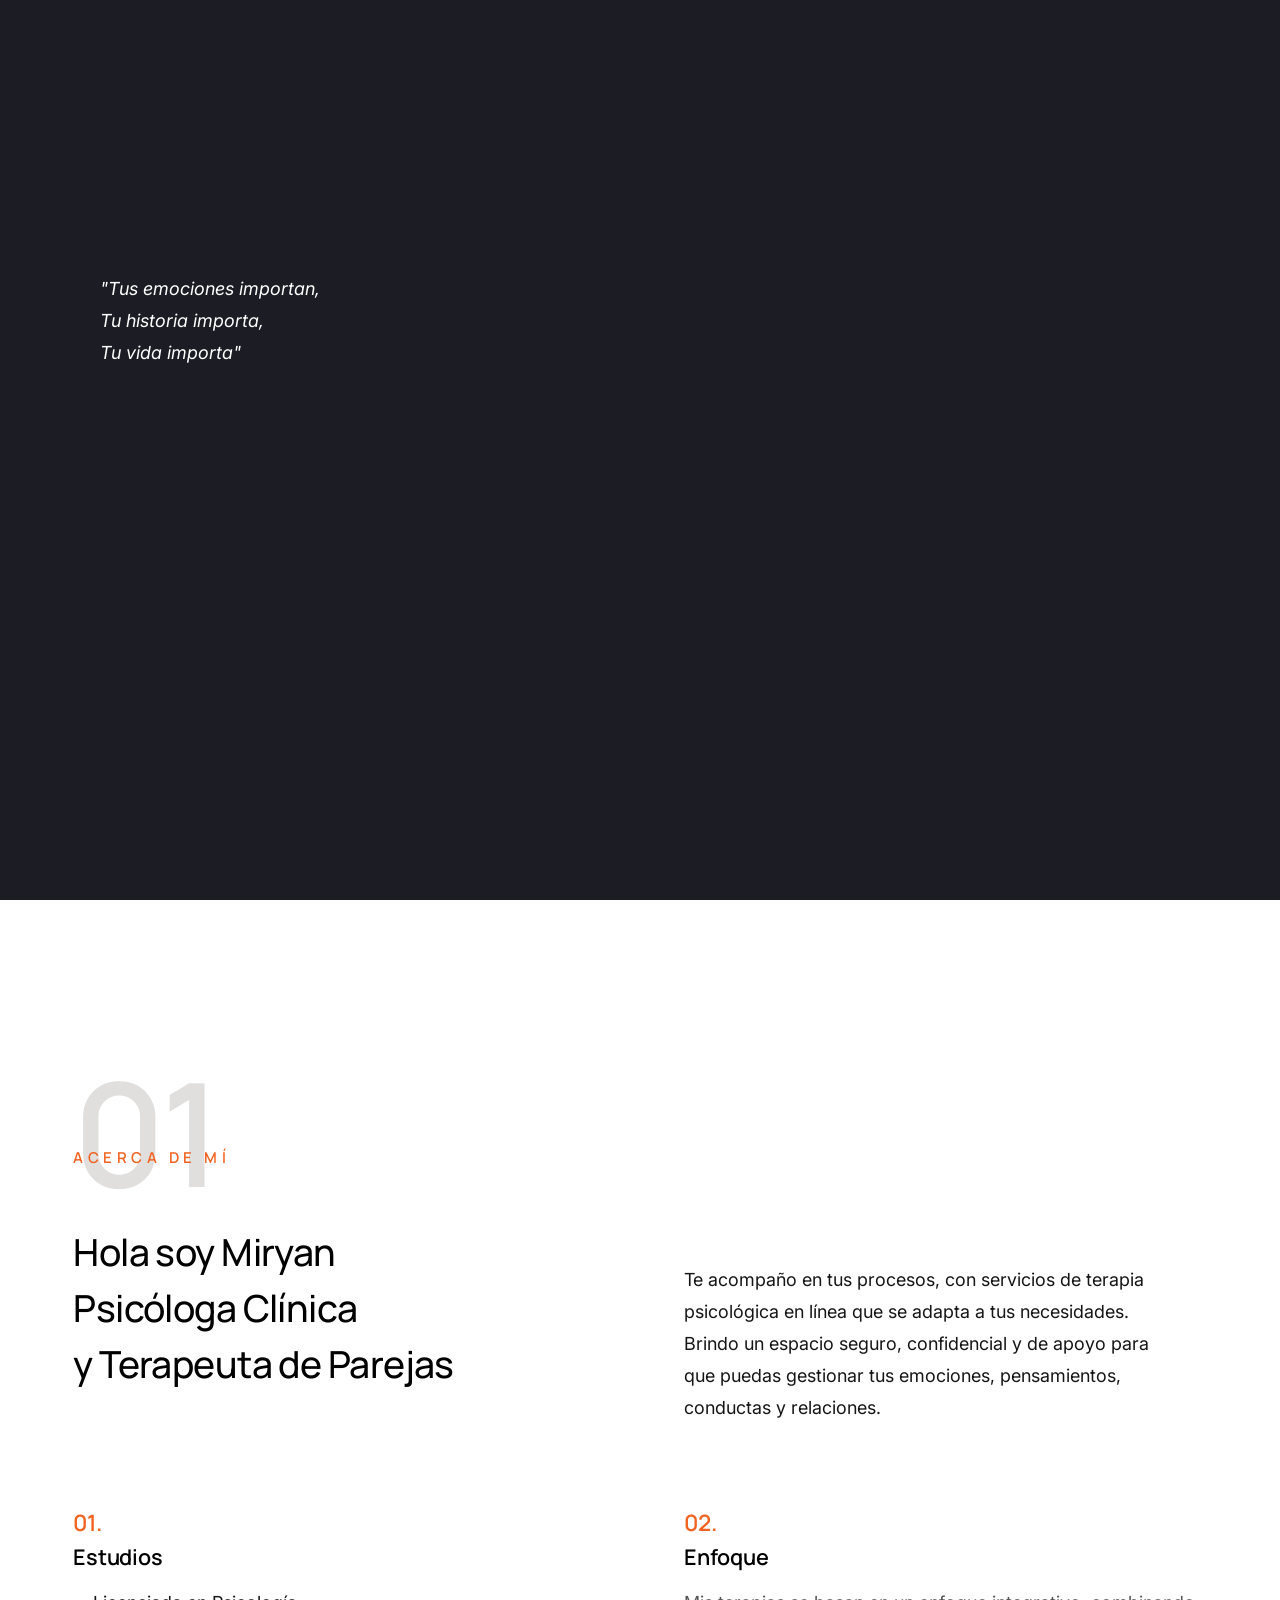
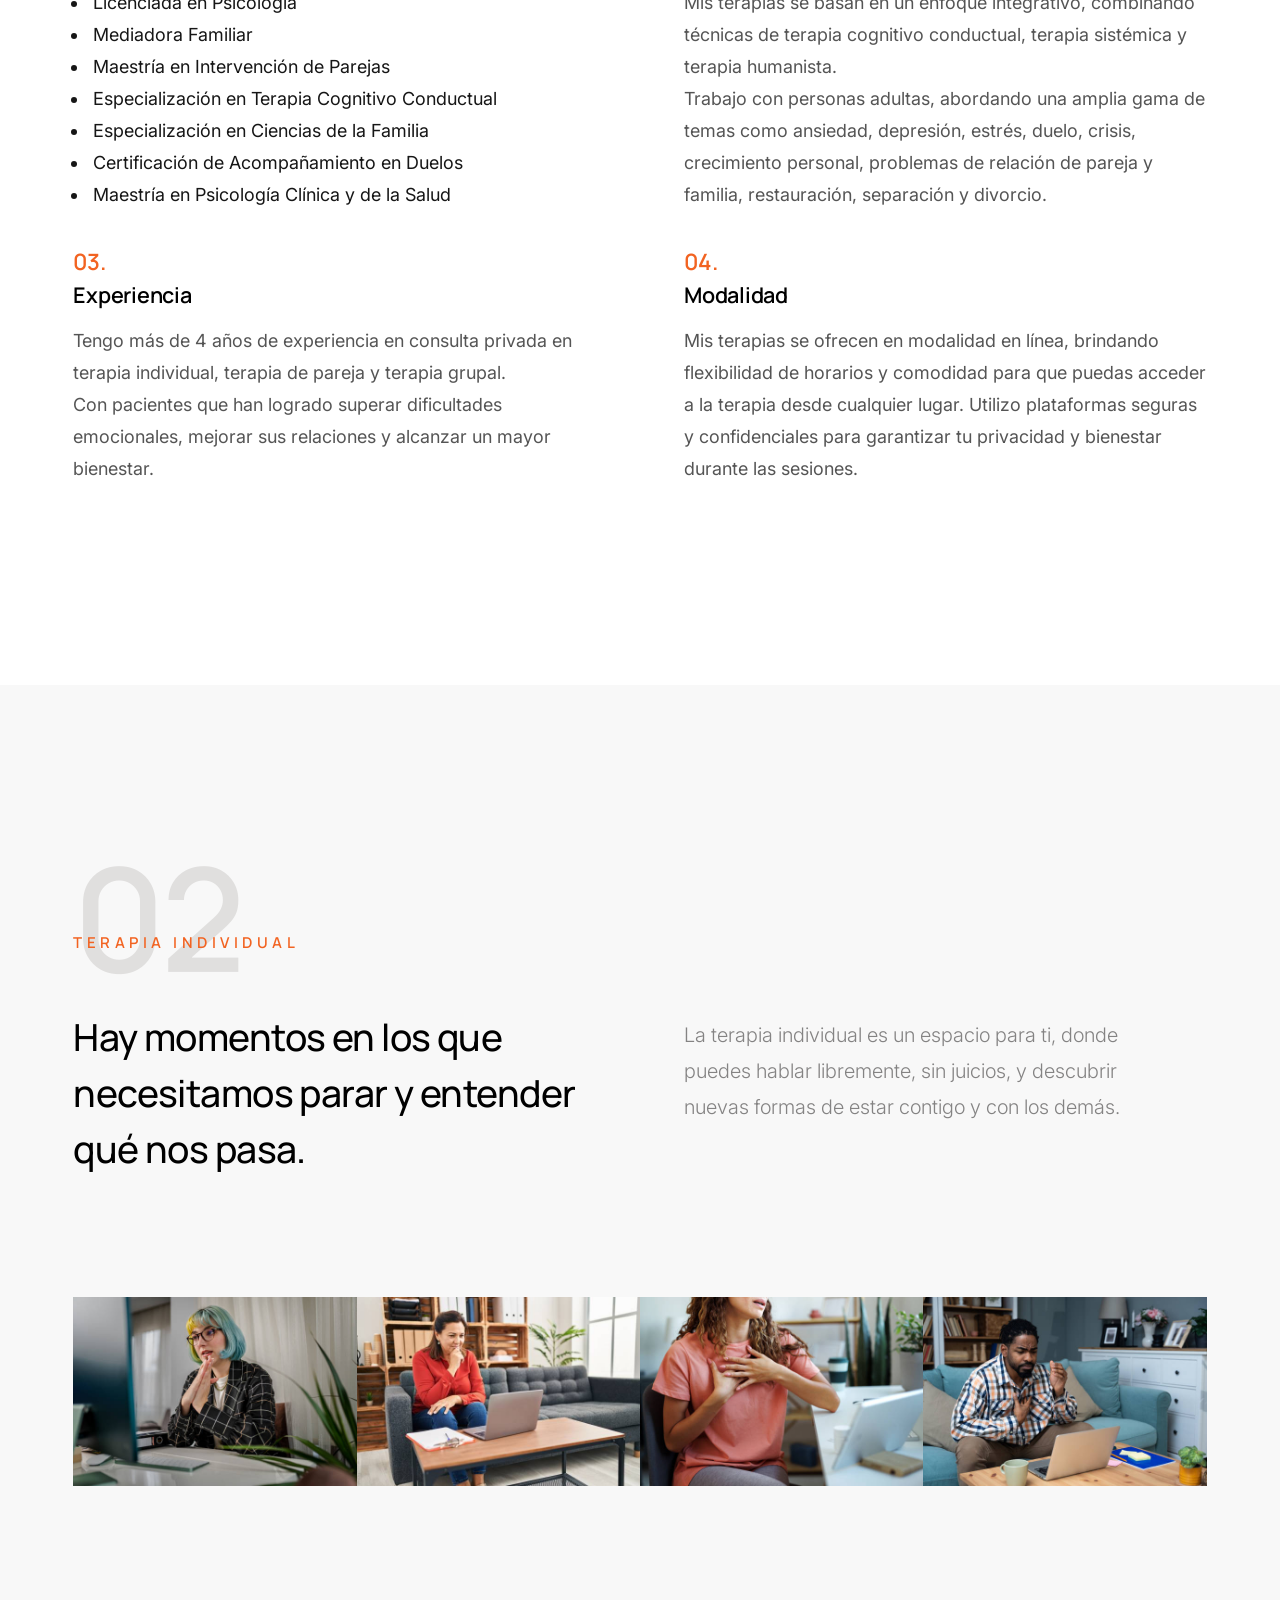
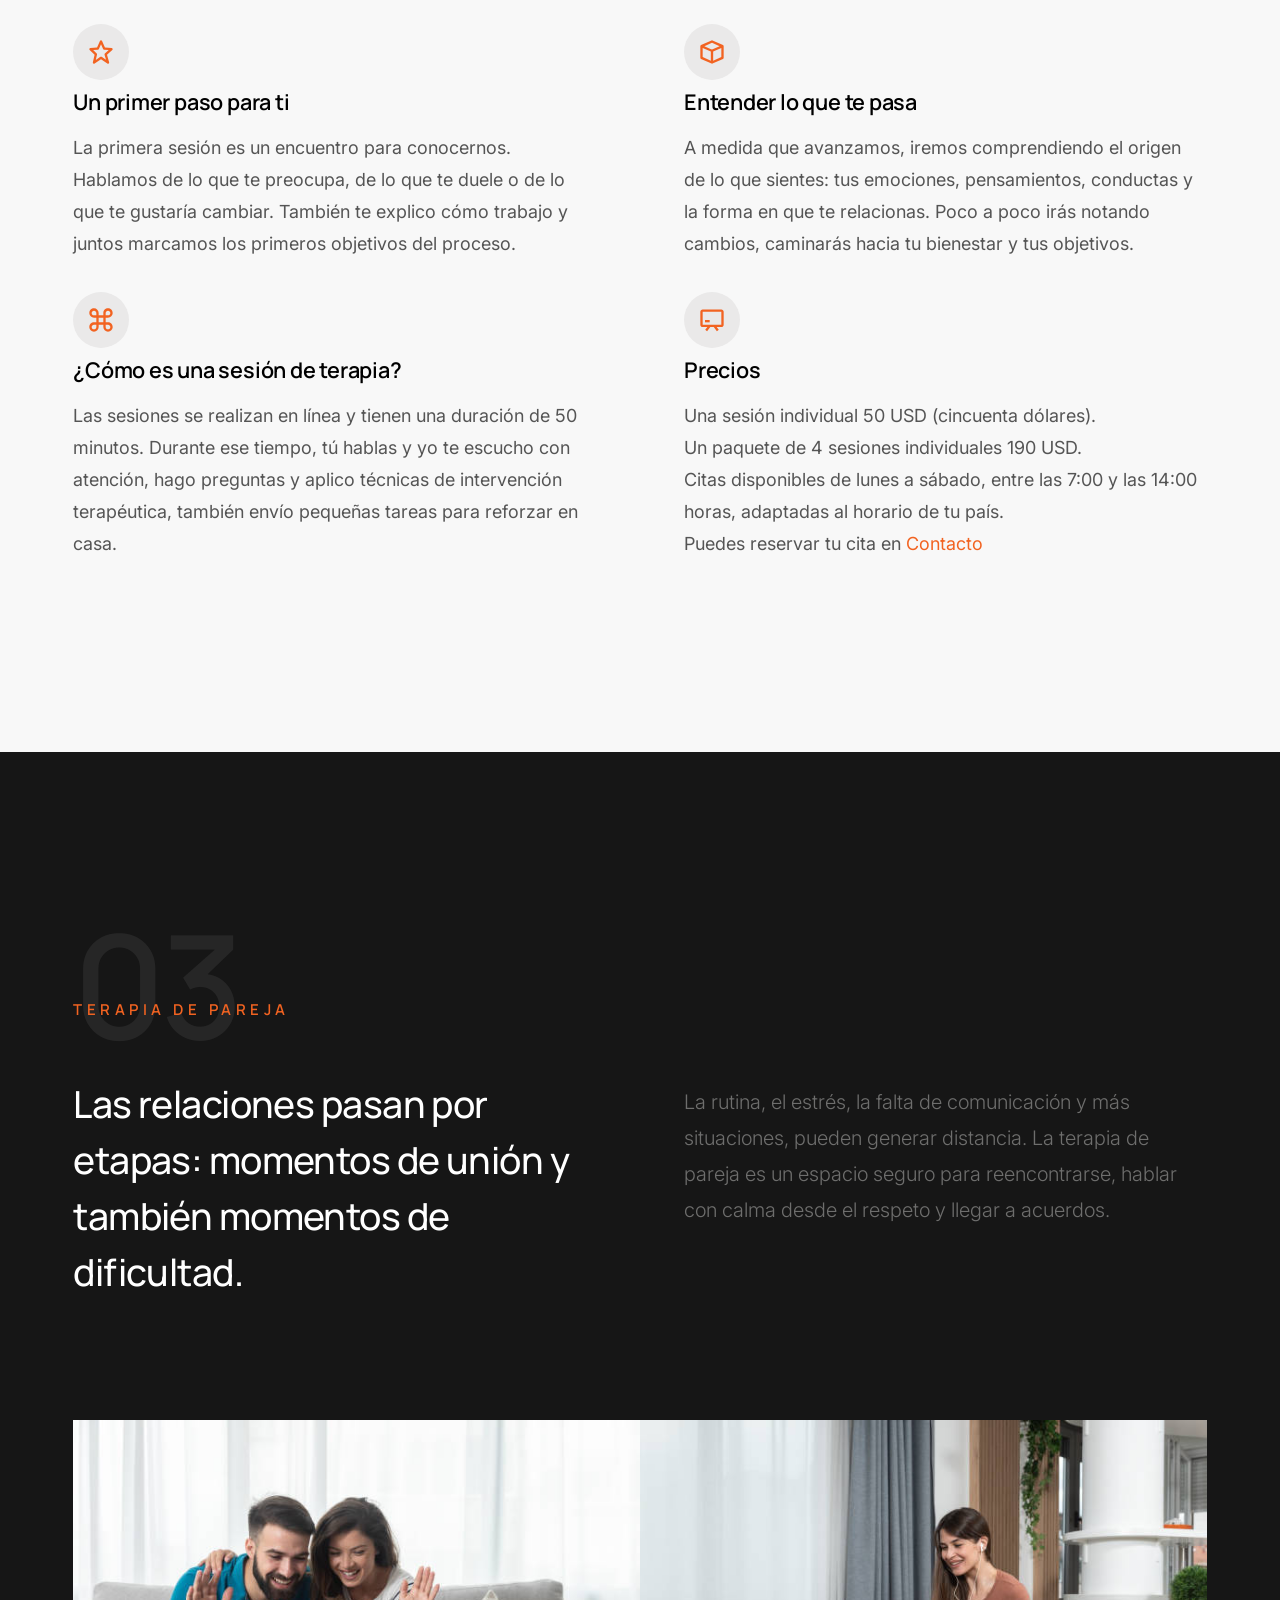
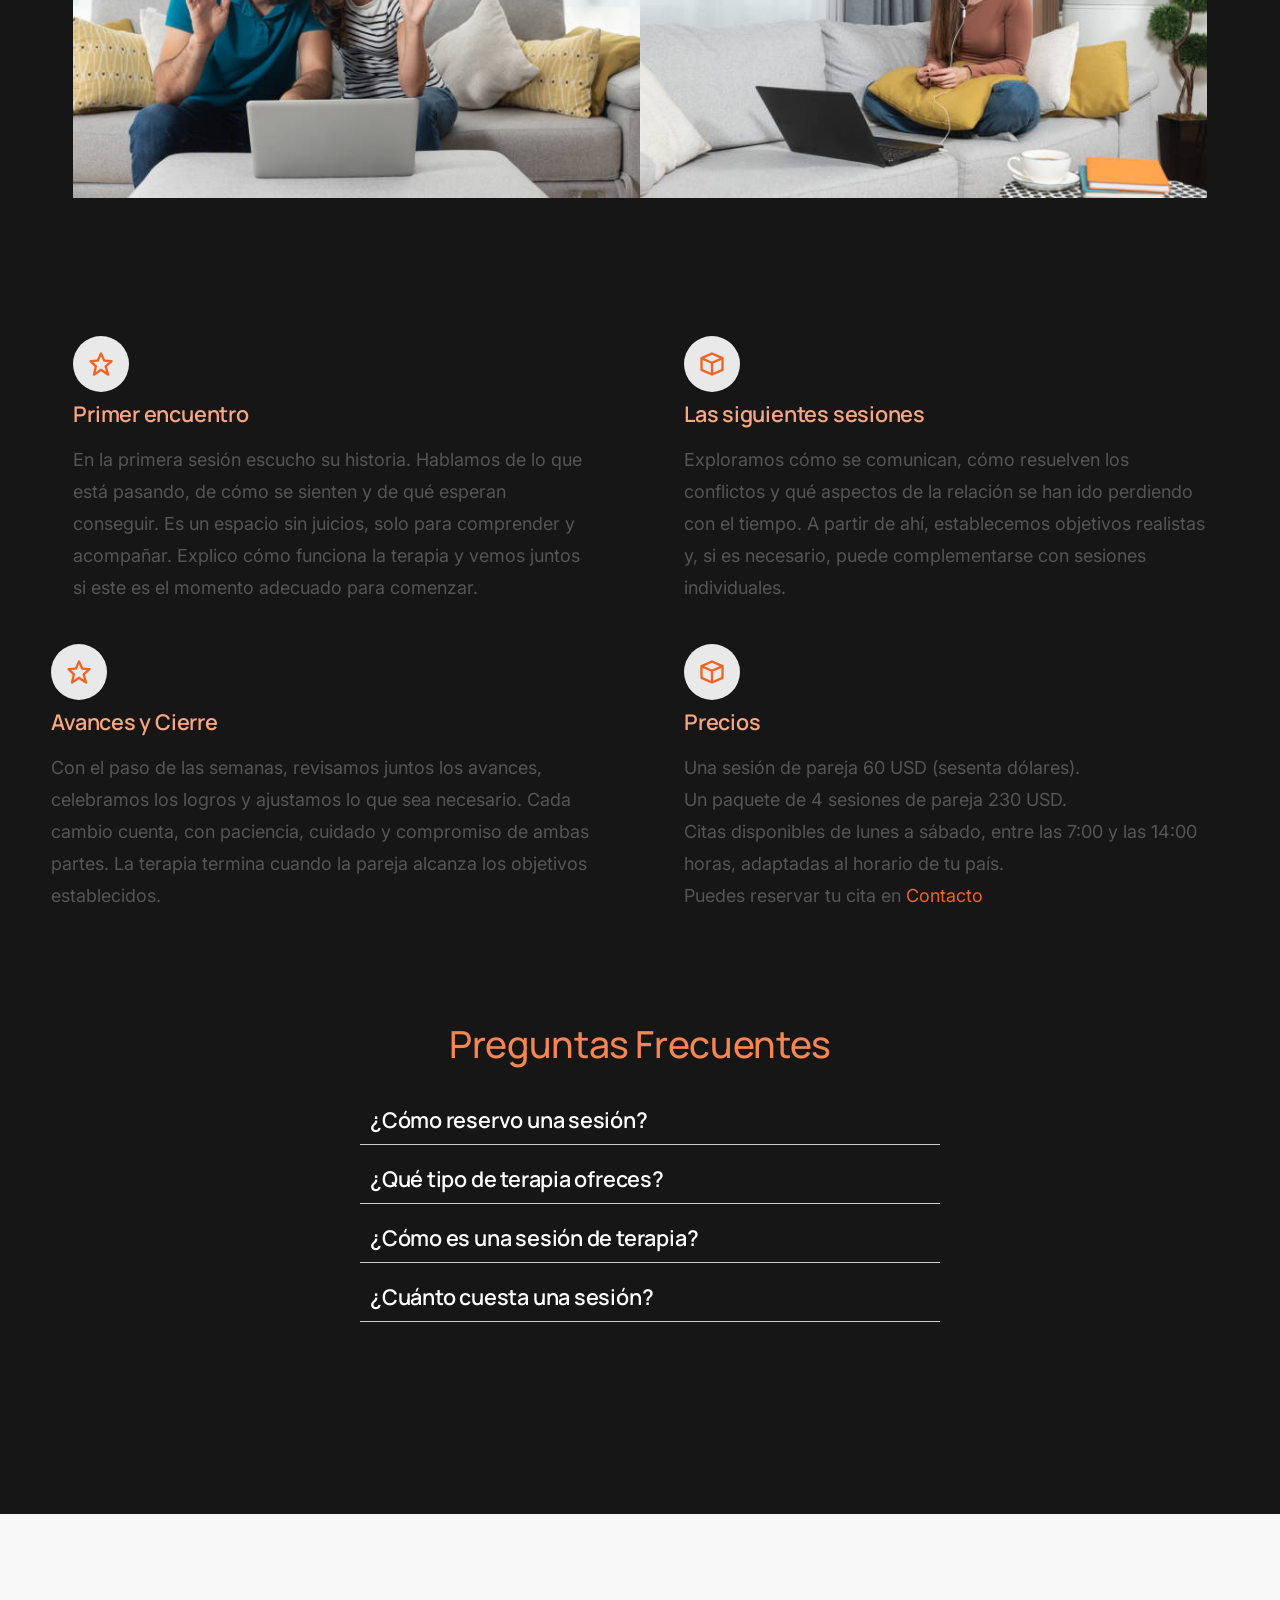
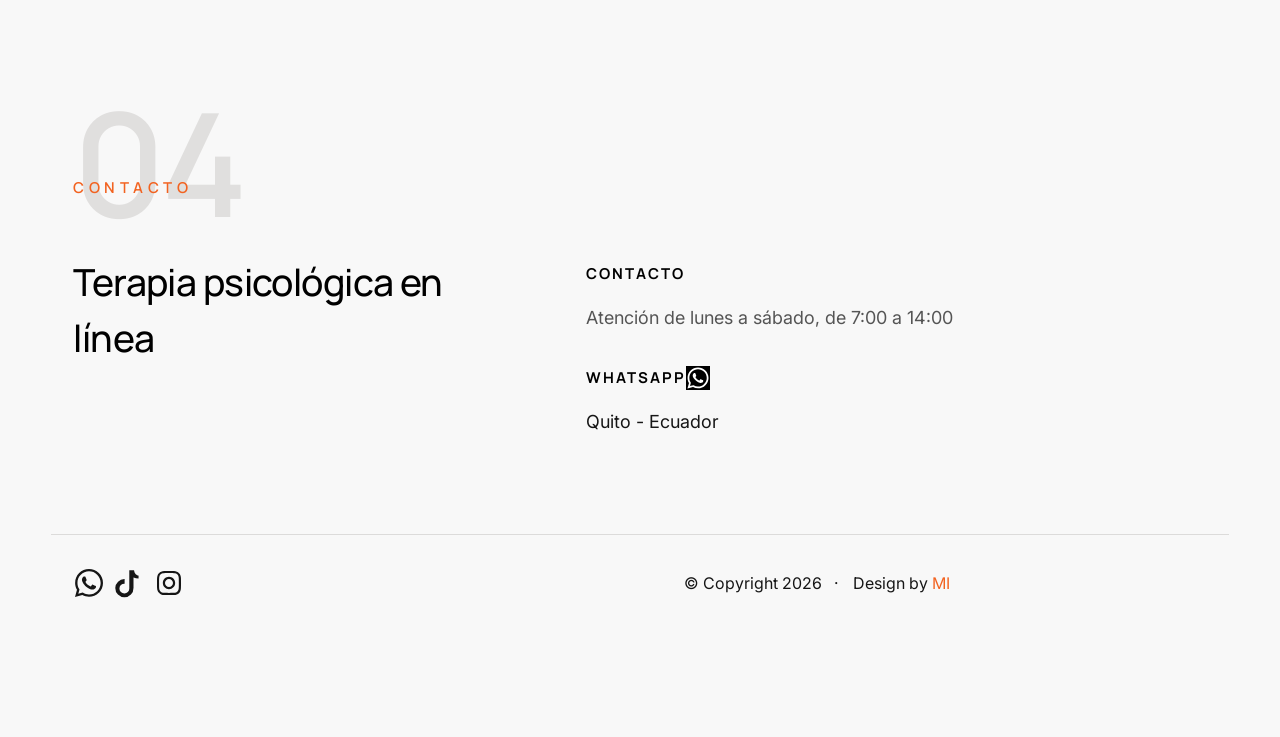
==== index.html @ d6397d5a "Cambios de Politicas de Privacidad e imagen de Terapia de Pareja" ====
<!DOCTYPE html>
<html lang="es" class="no-js">

<head>

    <!--- basic page needs
    ================================================== -->
    <meta charset="utf-8">
    <meta name="viewport" content="width=device-width, initial-scale=1">
    <meta name="Author" content="Miryan Pacheco">
    <meta name="description"
        content="Psicóloga Clínica y Terapeuta de Parejas con servicios de terapias en línea, terapia individual, terapia de parejas, supervisión clínica, talleres, charlas y recursos para el bienestar emocional, citas en línea, terapia a distancia, psicoterapia en línea, terapia virtual, psicología en línea, terapia de pareja en línea, terapia individual en línea, 
        terapia de grupo en línea, terapia familiar en línea, terapia de resolución de conflictos en línea, terapia de crecimiento personal en línea, terapia de bienestar emocional en línea, terapia de salud mental en línea">
    <title>Psic Miryan Pacheco</title>

    <script>
        document.documentElement.classList.remove('no-js');
        document.documentElement.classList.add('js');
    </script>

    <!-- CSS
    ================================================== -->
    <link rel="stylesheet" href="css/vendor.css">
    <link rel="stylesheet" href="css/styles.css">

    <!-- favicons
    ================================================== -->
    <link rel="apple-touch-icon" sizes="180x180" href="apple-touch-icon.png">
    <link rel="icon" type="image/png" sizes="32x32" href="favicon-32x32.png">
    <link rel="icon" type="image/png" sizes="16x16" href="favicon-16x16.png">
    <link rel="manifest" href="site.webmanifest">

</head>


<body id="top">


    <!-- preloader
    ================================================== -->
    <div id="preloader">
        <div id="loader"></div>
    </div>


    <!-- page wrap
    ================================================== -->
    <div id="page" class="s-pagewrap">


        <!-- # site header 
        ================================================== -->
        <header class="s-header">

            <div class="row s-header__inner">

                <div class="s-header__block">
                    <div class="s-header__logo">
                        <a class="logo" href="index.html">
                            <img src="images/logo.svg" alt="Inicio">
                        </a>
                    </div>

                    <a class="s-header__menu-toggle" href="#0"><span>Menu</span></a>
                </div> <!-- end s-header__block -->

                <nav class="s-header__nav">

                    <ul class="s-header__menu-links">
                        <li class="current"><a href="#intro" class="smoothscroll">Inicio</a></li>
                        <li><a href="#about" class="smoothscroll">Acerca de mí</a></li>
                        <li><a href="#services" class="smoothscroll">Terapia Individual</a></li>
                        <li><a href="#folio" class="smoothscroll">Terapia de Pareja</a></li>
                        <li><a href="#footer" class="smoothscroll">Contacto</a></li>
                    </ul> <!-- s-header__menu-links -->

                    <ul class="s-header__social">
                        <li>
                            <a href="https://wa.me/message/S3Q5DCGHTLS5I1" target="_blank" rel="noopener noreferrer">
                                <!-- <svg xmlns="http://www.w3.org/2000/svg" width="24" height="24" viewBox="0 0 24 24" style="fill: rgba(0, 0, 0, 1);transform: ;msFilter:;"><path d="M20.66 6.98a9.932 9.932 0 0 0-3.641-3.64C15.486 2.447 13.813 2 12 2s-3.486.447-5.02 1.34c-1.533.893-2.747 2.107-3.64 3.64S2 10.187 2 12s.446 3.487 1.34 5.02a9.924 9.924 0 0 0 3.641 3.64C8.514 21.553 10.187 22 12 22s3.486-.447 5.02-1.34a9.932 9.932 0 0 0 3.641-3.64C21.554 15.487 22 13.813 22 12s-.446-3.487-1.34-5.02zM12 3.66c2 0 3.772.64 5.32 1.919-.92 1.174-2.286 2.14-4.1 2.9-1.002-1.813-2.088-3.327-3.261-4.54A7.715 7.715 0 0 1 12 3.66zM5.51 6.8a8.116 8.116 0 0 1 2.711-2.22c1.212 1.201 2.325 2.7 3.34 4.5-2 .6-4.114.9-6.341.9-.573 0-1.006-.013-1.3-.04A8.549 8.549 0 0 1 5.51 6.8zM3.66 12c0-.054.003-.12.01-.2.007-.08.01-.146.01-.2.254.014.641.02 1.161.02 2.666 0 5.146-.367 7.439-1.1.187.373.381.793.58 1.26-1.32.293-2.674 1.006-4.061 2.14S6.4 16.247 5.76 17.5c-1.4-1.587-2.1-3.42-2.1-5.5zM12 20.34c-1.894 0-3.594-.587-5.101-1.759.601-1.187 1.524-2.322 2.771-3.401 1.246-1.08 2.483-1.753 3.71-2.02a29.441 29.441 0 0 1 1.56 6.62 8.166 8.166 0 0 1-2.94.56zm7.08-3.96a8.351 8.351 0 0 1-2.58 2.621c-.24-2.08-.7-4.107-1.379-6.081.932-.066 1.765-.1 2.5-.1.799 0 1.686.034 2.659.1a8.098 8.098 0 0 1-1.2 3.46zm-1.24-5c-1.16 0-2.233.047-3.22.14a27.053 27.053 0 0 0-.68-1.62c2.066-.906 3.532-2.006 4.399-3.3 1.2 1.414 1.854 3.027 1.96 4.84-.812-.04-1.632-.06-2.459-.06z"></path></svg>-->
                                <svg aria-hidden="true" focusable="false" data-prefix="fab" data-icon="whatsapp"
                                    class="svg-inline--fa fa-whatsapp fa-w-14" role="img"
                                    xmlns="http://www.w3.org/2000/svg" viewBox="0 0 448 512">
                                    <path fill="currentColor"
                                        d="M380.9 97.1C339 55.1 283.2 32 223.9 32c-122.4 0-222 99.6-222 222 0 39.1 10.2 77.3 29.6 111L0 480l117.7-30.9c32.4 17.7 68.9 27 106.1 27h.1c122.3 0 224.1-99.6 224.1-222 0-59.3-25.2-115-67.1-157zm-157 341.6c-33.2 0-65.7-8.9-94-25.7l-6.7-4-69.8 18.3L72 359.2l-4.4-7c-18.5-29.4-28.2-63.3-28.2-98.2 0-101.7 82.8-184.5 184.6-184.5 49.3 0 95.6 19.2 130.4 54.1 34.8 34.9 56.2 81.2 56.1 130.5 0 101.8-84.9 184.6-186.6 184.6zm101.2-138.2c-5.5-2.8-32.8-16.2-37.9-18-5.1-1.9-8.8-2.8-12.5 2.8-3.7 5.6-14.3 18-17.6 21.8-3.2 3.7-6.5 4.2-12 1.4-32.6-16.3-54-29.1-75.5-66-5.7-9.8 5.7-9.1 16.3-30.3 1.8-3.7.9-6.9-.5-9.7-1.4-2.8-12.5-30.1-17.1-41.2-4.5-10.8-9.1-9.3-12.5-9.5-3.2-.2-6.9-.2-10.6-.2-3.7 0-9.7 1.4-14.8 6.9-5.1 5.6-19.4 19-19.4 46.3 0 27.3 19.9 53.7 22.6 57.4 2.8 3.7 39.1 59.7 94.8 83.8 35.2 15.2 49 16.5 66.6 13.9 10.7-1.6 32.8-13.4 37.4-26.4 4.6-13 4.6-24.1 3.2-26.4-1.3-2.5-5-3.9-10.5-6.6z">
                                    </path>
                                </svg>
                                <span class="u-screen-reader-text">WhatsApp</span>
                            </a>
                        </li>
                        <li>
                            <a href="https://www.tiktok.com/@miryan_pacheco" target="_blank" rel="noopener noreferrer">
                                <svg width="24" height="24" viewBox="0 0 24 24" fill="none"
                                    xmlns="http://www.w3.org/2000/svg">
                                    <path
                                        d="M19.59 6.69a4.83 4.83 0 0 1-3.77-3.9V2.5h-3.6v13.68a3.7 3.7 0 1 1-3.66-3.66h.15V9.06a6.83 6.83 0 1 0 6.65 6.65h.02V7.95c1.17.47 2.45.72 3.79.72V6.69z"
                                        fill="#000000" />
                                </svg>
                                <span class="u-screen-reader-text">TikTok</span>
                            </a>
                        </li>
                        <li>
                            <a href="https://www.instagram.com/miryan_pacheco" target="_blank"
                                rel="noopener noreferrer">
                                <svg xmlns="http://www.w3.org/2000/svg" width="24" height="24" viewBox="0 0 24 24"
                                    style="fill:rgba(0, 0, 0, 0);transform: ;msFilter:;">
                                    <path
                                        d="M11.999,7.377c-2.554,0-4.623,2.07-4.623,4.623c0,2.554,2.069,4.624,4.623,4.624c2.552,0,4.623-2.07,4.623-4.624 C16.622,9.447,14.551,7.377,11.999,7.377L11.999,7.377z M11.999,15.004c-1.659,0-3.004-1.345-3.004-3.003 c0-1.659,1.345-3.003,3.004-3.003s3.002,1.344,3.002,3.003C15.001,13.659,13.658,15.004,11.999,15.004L11.999,15.004z">
                                    </path>
                                    <circle cx="16.806" cy="7.207" r="1.078"></circle>
                                    <path
                                        d="M20.533,6.111c-0.469-1.209-1.424-2.165-2.633-2.632c-0.699-0.263-1.438-0.404-2.186-0.42 c-0.963-0.042-1.268-0.054-3.71-0.054s-2.755,0-3.71,0.054C7.548,3.074,6.809,3.215,6.11,3.479C4.9,3.946,3.945,4.902,3.477,6.111 c-0.263,0.7-0.404,1.438-0.419,2.186c-0.043,0.962-0.056,1.267-0.056,3.71c0,2.442,0,2.753,0.056,3.71 c0.015,0.748,0.156,1.486,0.419,2.187c0.469,1.208,1.424,2.164,2.634,2.632c0.696,0.272,1.435,0.426,2.185,0.45 c0.963,0.042,1.268,0.055,3.71,0.055s2.755,0,3.71-0.055c0.747-0.015,1.486-0.157,2.186-0.419c1.209-0.469,2.164-1.424,2.633-2.633 c0.263-0.7,0.404-1.438,0.419-2.186c0.043-0.962,0.056-1.267,0.056-3.71s0-2.753-0.056-3.71C20.941,7.57,20.801,6.819,20.533,6.111z M19.315,15.643c-0.007,0.576-0.111,1.147-0.311,1.688c-0.305,0.787-0.926,1.409-1.712,1.711c-0.535,0.199-1.099,0.303-1.67,0.311 c-0.95,0.044-1.218,0.055-3.654,0.055c-2.438,0-2.687,0-3.655-0.055c-0.569-0.007-1.135-0.112-1.669-0.311 c-0.789-0.301-1.414-0.923-1.719-1.711c-0.196-0.534-0.302-1.099-0.311-1.669c-0.043-0.95-0.053-1.218-0.053-3.654 c0-2.437,0-2.686,0.053-3.655c0.007-0.576,0.111-1.146,0.311-1.687c0.305-0.789,0.93-1.41,1.719-1.712 c0.534-0.198,1.1-0.303,1.669-0.311c0.951-0.043,1.218-0.055,3.655-0.055c2.437,0,2.687,0,3.654,0.055 c0.571,0.007,1.135,0.112,1.67,0.311c0.786,0.303,1.407,0.925,1.712,1.712c0.196,0.534,0.302,1.099,0.311,1.669 c0.043,0.951,0.054,1.218,0.054,3.655c0,2.436,0,2.698-0.043,3.654H19.315z">
                                    </path>
                                </svg>
                                <span class="u-screen-reader-text">Instagram</span>
                            </a>
                        </li>
                    </ul> <!-- s-header__social -->

                </nav> <!-- end s-header__nav -->

            </div> <!-- end s-header__inner -->

        </header> <!-- end s-header -->


        <!-- # site-content
        ================================================== -->
        <section id="content" class="s-content">


            <!-- intro
            ----------------------------------------------- -->
            <section id="intro" class="s-intro target-section">

                <div class="s-intro__bg"></div>

                <div class="row s-intro__content">
                    <em>"Tus emociones importan, <br>
                        Tu historia importa, <br>
                        Tu vida importa"</em>
                    <div class="s-intro__content-bg"></div>

                    <div class="column lg-12 s-intro__content-inner">

                        <h1 class="s-intro__content-title">
                            Miryan Pacheco<br>
                            Psicóloga <br>
                            Terapias en línea</h1>

                        <div class="s-intro__content-buttons">
                            <a href="#preguntas" class="btn btn--stroke s-intro__content-btn smoothscroll">Preguntas
                                Frecuentes</a>
                            <a href="images/MP2.mp4" class="s-intro__content-video-btn">
                                <svg xmlns="http://www.w3.org/2000/svg" width="24" height="24" viewBox="0 0 24 24"
                                    style="fill: rgba(0, 0, 0, 1);transform: ;msFilter:;">
                                    <path d="M7 6v12l10-6z"></path>
                                </svg>
                            </a>
                        </div>

                    </div> <!-- s-intro__content-inner -->

                </div> <!-- s-intro__content -->

                <div class="s-intro__scroll-down">
                    <a href="#services" class="smoothscroll">
                        <span>Terapias</span>
                    </a>
                </div> <!-- s-intro__scroll-down -->

            </section> <!-- end s-intro -->


            <!-- about
            ----------------------------------------------- -->
            <section id="about" class="s-about target-section">

                <div class="row section-header" data-num="01">
                    <h3 class="column lg-12 section-header__pretitle pretitle text-pretitle">Acerca de mí</h3>
                    <div class="column lg-6 stack-on-1100 section-header__primary">
                        <h2 class="title text-display-1">
                            Hola soy Miryan <br> Psicóloga Clínica <br>y Terapeuta de Parejas
                        </h2>
                    </div>
                    <div class="column lg-6 stack-on-1100 section-header__secondary">
                        <br class="desc">
                        Te acompaño en tus procesos, con servicios de terapia psicológica en
                        línea que se adapta a tus necesidades. 
                        Brindo un espacio seguro, confidencial y de apoyo para que puedas gestionar tus emociones,
                        pensamientos, conductas y relaciones. 
                        </p>
                    </div>
                </div> <!-- end section-header -->

                <div class="row process-list list-block show-ctr block-lg-one-half block-tab-whole">

                    <div class="column list-block__item">
                        <div class="list-block__title">
                            <h3 class="h5">Estudios</h3>
                        </div>
                        <div class="list-block__text">
                            <ul>
                                <li> Licenciada en Psicología </li>
                                <li> Mediadora Familiar </li>
                                <li> Maestría en Intervención de Parejas </li>
                                <li> Especialización en Terapia Cognitivo Conductual </li>
                                <li> Especialización en Ciencias de la Familia </li>
                                <li> Certificación de Acompañamiento en Duelos </li>
                                <li> Maestría en Psicología Clínica y de la Salud </li>
                            </ul>
                        </div>
                    </div> <!-- end list-block__item -->

                    <div class="column list-block__item">
                        <div class="list-block__title">
                            <h3 class="h5">Enfoque</h3>
                        </div>
                        <div class="list-block__text">
                            <p>
                                Mis terapias se basan en un enfoque integrativo, combinando técnicas de terapia
                                cognitivo conductual, terapia sistémica y terapia humanista. <br>
                                Trabajo con personas adultas, abordando una amplia gama de temas como ansiedad,
                                depresión, estrés, duelo, crisis, crecimiento personal, problemas de relación de pareja
                                y familia, restauración, separación y divorcio.

                            </p>
                        </div>
                    </div> <!-- end list-block__item -->

                    <div class="column list-block__item">
                        <div class="list-block__title">
                            <h3 class="h5">Experiencia</h3>
                        </div>
                        <div class="list-block__text">
                            <p>
                                Tengo más de 4 años de experiencia en consulta privada en terapia individual, terapia de
                                pareja y terapia grupal. <br>
                                Con pacientes que han logrado superar dificultades emocionales, mejorar sus relaciones y
                                alcanzar un mayor bienestar. <br>


                            </p>
                        </div>
                    </div> <!-- end list-block__item -->

                    <div class="column list-block__item">
                        <div class="list-block__title">
                            <h3 class="h5">Modalidad</h3>
                        </div>
                        <div class="list-block__text">
                            <p>
                                Mis terapias se ofrecen en modalidad en línea, brindando flexibilidad de horarios y
                                comodidad para que puedas acceder a la terapia desde cualquier lugar. Utilizo
                                plataformas seguras y confidenciales para garantizar tu privacidad y bienestar durante
                                las sesiones.
                            </p>
                        </div>
                    </div> <!-- end list-block__item -->

                </div> <!-- end process-list -->

            </section> <!-- end s-about -->

            <!-- services
            ----------------------------------------------- -->
            <section id="services" class="s-services">
                

                <div id="individual" class="row section-header" data-num="02">
                    <h3 class="column lg-12 section-header__pretitle text-pretitle">Terapia Individual</h3>
                    <div class="column lg-6 stack-on-1100 section-header__primary">
                        <h2 class="title text-display-1">
                            Hay momentos en los que necesitamos parar y entender qué nos pasa.
                        </h2>
                    </div>
                    <div class="column lg-6 stack-on-1100 section-header__secondary">
                        <p class="desc">
                            La terapia individual es un espacio para ti, donde puedes hablar libremente, sin juicios, y
                            descubrir nuevas formas de estar contigo y con los demás.

                        </p>
                    </div>
                </div> <!-- end section-header -->

                <!--imágenes-->
                <div id="bricks" class="row bricks" >
                    <div class="column lg-12 masonry">
                        <div class="bricks-wrapper" >

                            <div class="grid-sizer"></div>

                            <article class="brick entry">
                                <a href="#services">
                                    <div class="entry__thumb">
                                        <img src="images/terapia9.jpg" alt="Imagen de terapia individual en línea">
                                    </div>
                                    <div class="entry__info">
                                        <div class="entry__cat">Individual</div>
                                        <h4 class="entry__title">Terapia individual en línea</h4>
                                    </div>
                                </a>
                            </article> <!-- entry -->

                            <article class="brick entry">
                                <a href="#services">
                                    <div class="entry__thumb">
                                        <img src="images/terapia5.jpg" alt="Imagen de terapia individual en línea">
                                    </div>
                                    <div class="entry__info">
                                        <div class="entry__cat">Individual</div>
                                        <h4 class="entry__title">Terapia individual en línea</h4>
                                    </div>
                                </a>
                            </article> <!-- entry -->

                            <article class="brick entry">
                                <a href="#services">
                                    <div class="entry__thumb">
                                        <img src="images/terapia2.jpg" alt="Imagen de terapia individual en línea">
                                    </div>
                                    <div class="entry__info">
                                        <div class="entry__cat">Individual</div>
                                        <h4 class="entry__title">Terapia individual en línea</h4>
                                    </div>
                                </a>
                            </article> <!-- entry -->

                            <article class="brick entry">
                                <a href="#services">
                                    <div class="entry__thumb">
                                        <img src="images/terapia7.jpg" alt="Imagen de terapia individual en línea">
                                    </div>
                                    <div class="entry__info">
                                        <div class="entry__cat">Individual</div>
                                        <h4 class="entry__title">Terapia individual en línea</h4>
                                    </div>
                                </a>
                            </article> <!-- entry -->

                        </div> <!-- end bricks-wrapper -->
                    </div> <!-- end masonry -->
                </div> <!-- end bricks -->


                <div class="row services-list list-block block-lg-one-half block-tab-whole">

                    <div class="column list-block__item">
                        <div class="list-block__title">
                            <div class="list-block__icon">
                                <svg xmlns="http://www.w3.org/2000/svg" width="24" height="24" viewBox="0 0 24 24"
                                    style="fill: rgba(0, 0, 0, 1);transform: ;msFilter:;">
                                    <path
                                        d="m6.516 14.323-1.49 6.452a.998.998 0 0 0 1.529 1.057L12 18.202l5.445 3.63a1.001 1.001 0 0 0 1.517-1.106l-1.829-6.4 4.536-4.082a1 1 0 0 0-.59-1.74l-5.701-.454-2.467-5.461a.998.998 0 0 0-1.822 0L8.622 8.05l-5.701.453a1 1 0 0 0-.619 1.713l4.214 4.107zm2.853-4.326a.998.998 0 0 0 .832-.586L12 5.43l1.799 3.981a.998.998 0 0 0 .832.586l3.972.315-3.271 2.944c-.284.256-.397.65-.293 1.018l1.253 4.385-3.736-2.491a.995.995 0 0 0-1.109 0l-3.904 2.603 1.05-4.546a1 1 0 0 0-.276-.94l-3.038-2.962 4.09-.326z">
                                    </path>
                                </svg>
                            </div>
                            <h3 class="h5">Un primer paso para ti</h3>
                        </div>
                        <div class="list-block__text">
                            <p>
                                La primera sesión es un encuentro para conocernos. <br>
                                Hablamos de lo que te preocupa, de lo que te duele o de lo que te gustaría cambiar.
                                También te explico cómo trabajo y juntos marcamos los primeros objetivos del proceso.

                            </p>
                        </div>
                    </div> <!-- end list-block__item -->

                    <div class="column list-block__item">
                        <div class="list-block__title">
                            <div class="list-block__icon">
                                <svg xmlns="http://www.w3.org/2000/svg" width="24" height="24" viewBox="0 0 24 24"
                                    style="fill: rgba(0, 0, 0, 1);transform: ;msFilter:;">
                                    <path
                                        d="m21.406 6.086-9-4a1.001 1.001 0 0 0-.813 0l-9 4c-.02.009-.034.024-.054.035-.028.014-.058.023-.084.04-.022.015-.039.034-.06.05a.87.87 0 0 0-.19.194c-.02.028-.041.053-.059.081a1.119 1.119 0 0 0-.076.165c-.009.027-.023.052-.031.079A1.013 1.013 0 0 0 2 7v10c0 .396.232.753.594.914l9 4c.13.058.268.086.406.086a.997.997 0 0 0 .402-.096l.004.01 9-4A.999.999 0 0 0 22 17V7a.999.999 0 0 0-.594-.914zM12 4.095 18.538 7 12 9.905l-1.308-.581L5.463 7 12 4.095zM4 16.351V8.539l7 3.111v7.811l-7-3.11zm9 3.11V11.65l7-3.111v7.812l-7 3.11z">
                                    </path>
                                </svg>
                            </div>
                            <h3 class="h5">Entender lo que te pasa</h3>
                        </div>
                        <div class="list-block__text">
                            <p>
                                A medida que avanzamos, iremos comprendiendo el origen de lo que sientes: tus emociones,
                                pensamientos, conductas y la forma en que te relacionas.
                                Poco a poco irás notando cambios, caminarás hacia tu bienestar y tus objetivos.

                            </p>
                        </div>
                    </div> <!-- end list-block__item -->

                    <div class="column list-block__item">
                        <div class="list-block__title">
                            <div class="list-block__icon">
                                <svg xmlns="http://www.w3.org/2000/svg" width="24" height="24" viewBox="0 0 24 24"
                                    style="fill: rgba(0, 0, 0, 1);transform: ;msFilter:;">
                                    <path
                                        d="M6 14c-2.206 0-4 1.794-4 4s1.794 4 4 4a4.003 4.003 0 0 0 3.998-3.98H10V16h4v2.039h.004A4.002 4.002 0 0 0 18 22c2.206 0 4-1.794 4-4s-1.794-4-4-4h-2v-4h2c2.206 0 4-1.794 4-4s-1.794-4-4-4-4 1.794-4 4v2h-4V5.98h-.002A4.003 4.003 0 0 0 6 2C3.794 2 2 3.794 2 6s1.794 4 4 4h2v4H6zm2 4c0 1.122-.879 2-2 2s-2-.878-2-2 .879-2 2-2h2v2zm10-2c1.121 0 2 .878 2 2s-.879 2-2 2-2-.878-2-2v-2h2zM16 6c0-1.122.879-2 2-2s2 .878 2 2-.879 2-2 2h-2V6zM6 8c-1.121 0-2-.878-2-2s.879-2 2-2 2 .878 2 2v2H6zm4 2h4v4h-4v-4z">
                                    </path>
                                </svg>
                            </div>
                            <h3 class="h5">¿Cómo es una sesión de terapia?</h3>
                        </div>
                        <div class="list-block__text">
                            <p>
                                Las sesiones se realizan en línea y tienen una duración de 50 minutos. Durante ese
                                tiempo, tú hablas y yo te escucho con atención, hago preguntas y aplico técnicas de
                                intervención
                                terapéutica, también envío pequeñas tareas para reforzar en casa.

                            </p>
                        </div>
                    </div> <!-- end list-block__item -->

                    <div class="column list-block__item">
                        <div class="list-block__title">
                            <div class="list-block__icon">
                                <svg xmlns="http://www.w3.org/2000/svg" width="24" height="24" viewBox="0 0 24 24"
                                    style="fill: rgba(0, 0, 0, 1);transform: ;msFilter:;">
                                    <path
                                        d="M20 3H4c-1.103 0-2 .897-2 2v11c0 1.103.897 2 2 2h4l-1.8 2.4 1.6 1.2 2.7-3.6h3l2.7 3.6 1.6-1.2L16 18h4c1.103 0 2-.897 2-2V5c0-1.103-.897-2-2-2zM4 16V5h16l.001 11H4z">
                                    </path>
                                    <path d="M6 12h4v2H6z"></path>
                                </svg>
                            </div>
                            <h3 class="h5">Precios</h3>
                        </div>
                        <div class="list-block__text">
                            <p>
                                Una sesión individual 50 USD (cincuenta dólares). <br>
                                Un paquete de 4 sesiones individuales 190 USD. <br>
                                Citas disponibles de lunes a sábado, entre las 7:00 y las 14:00 horas, adaptadas al
                                horario de tu país. <br>
                                Puedes reservar tu cita en <a href="#footer" class="smoothscroll">Contacto</a>
                            </p>
                        </div>
                    </div> <!-- end list-block__item -->

                </div> <!-- end process-list -->

            </section> <!-- end s-services -->


            <!-- Parejas
            ----------------------------------------------- -->
            <section id="folio" class="s-folio target-section" >
                

                <div class="row section-header light-on-dark" data-num="03">
                    <h3 class="column lg-12 section-header__pretitle text-pretitle">Terapia de Pareja</h3>
                    <div class="column lg-6 stack-on-1100 section-header__primary">
                        <h2 class="title text-display-1">
                            Las relaciones pasan por etapas: momentos de unión y también momentos de dificultad.
                        </h2>
                    </div>
                    <div class="column lg-6 stack-on-1100 section-header__secondary">
                        <p class="desc">
                            La rutina, el estrés, la falta de comunicación y más situaciones, pueden generar distancia.
                            La terapia de pareja es un espacio seguro para reencontrarse, hablar con calma desde el
                            respeto y llegar a acuerdos.
                        </p>
                    </div>
                </div> <!-- end section-header -->

                <!--Imagenes------------------------------------------>
                <div id="bricks" class="row bricks">
                    <div class="column lg-12 masonry">
                        <div class="bricks-wrapper">

                            <div class="grid-sizer"></div>

                            <article class="brick brick--double entry">
                                <a href="#folio">
                                    <div class="entry__thumb">
                                        <img src="images/terapia8.jpg" alt="Imagen de terapia de pareja en línea">
                                    </div>
                                    <div class="entry__info">
                                        <div class="entry__cat">Pareja</div>
                                        <h4 class="entry__title">Terapia en Línea</h4>
                                    </div>
                                </a>
                            </article> <!-- entry -->

                            <article class="brick brick--double entry">
                                <a href="#folio">
                                    <div class="entry__thumb">
                                        <img src="images/terapia3.jpg" alt="Imagen de terapia de pareja en línea">
                                    </div>
                                    <div class="entry__info">
                                        <div class="entry__cat">Pareja</div>
                                        <h4 class="entry__title">Terapia en línea</h4>
                                    </div>
                                </a>
                            </article> <!-- entry -->
                        </div> <!-- end bricks-wrapper -->
                    </div> <!-- end masonry -->
                </div> <!-- end bricks -->


                <div class="row services-list list-block block-lg-one-half block-tab-whole light-on-dark">

                    <div class="column list-block__item light-on-dark">
                        <div class="list-block__title">
                            <div class="list-block__icon">
                                <svg xmlns="http://www.w3.org/2000/svg" width="24" height="24" viewBox="0 0 24 24"
                                    style="fill: rgba(0, 0, 0, 1);transform: ;msFilter:;">
                                    <path
                                        d="m6.516 14.323-1.49 6.452a.998.998 0 0 0 1.529 1.057L12 18.202l5.445 3.63a1.001 1.001 0 0 0 1.517-1.106l-1.829-6.4 4.536-4.082a1 1 0 0 0-.59-1.74l-5.701-.454-2.467-5.461a.998.998 0 0 0-1.822 0L8.622 8.05l-5.701.453a1 1 0 0 0-.619 1.713l4.214 4.107zm2.853-4.326a.998.998 0 0 0 .832-.586L12 5.43l1.799 3.981a.998.998 0 0 0 .832.586l3.972.315-3.271 2.944c-.284.256-.397.65-.293 1.018l1.253 4.385-3.736-2.491a.995.995 0 0 0-1.109 0l-3.904 2.603 1.05-4.546a1 1 0 0 0-.276-.94l-3.038-2.962 4.09-.326z">
                                    </path>
                                </svg>
                            </div>
                            <h3 class="h5 title-light">Primer encuentro</h3>
                        </div>
                        <div class="list-block__text_white">
                            <p>
                                En la primera sesión escucho su historia. Hablamos de lo que está pasando, de cómo se
                                sienten y de qué esperan conseguir. Es un espacio sin juicios, solo para comprender y
                                acompañar. Explico cómo funciona la terapia y vemos juntos si este es el momento
                                adecuado para comenzar.
                            </p>
                        </div>
                    </div> <!-- end list-block__item -->

                    <div class="column list-block__item">
                        <div class="list-block__title">
                            <div class="list-block__icon">
                                <svg xmlns="http://www.w3.org/2000/svg" width="24" height="24" viewBox="0 0 24 24"
                                    style="fill: rgba(0, 0, 0, 1);transform: ;msFilter:;">
                                    <path
                                        d="m21.406 6.086-9-4a1.001 1.001 0 0 0-.813 0l-9 4c-.02.009-.034.024-.054.035-.028.014-.058.023-.084.04-.022.015-.039.034-.06.05a.87.87 0 0 0-.19.194c-.02.028-.041.053-.059.081a1.119 1.119 0 0 0-.076.165c-.009.027-.023.052-.031.079A1.013 1.013 0 0 0 2 7v10c0 .396.232.753.594.914l9 4c.13.058.268.086.406.086a.997.997 0 0 0 .402-.096l.004.01 9-4A.999.999 0 0 0 22 17V7a.999.999 0 0 0-.594-.914zM12 4.095 18.538 7 12 9.905l-1.308-.581L5.463 7 12 4.095zM4 16.351V8.539l7 3.111v7.811l-7-3.11zm9 3.11V11.65l7-3.111v7.812l-7 3.11z">
                                    </path>
                                </svg>
                            </div>
                            <h3 class="h5 title-light">Las siguientes sesiones</h3>
                        </div>
                        <div class="list-block__text_white">
                            <p>
                                Exploramos cómo se comunican, cómo resuelven los conflictos y qué aspectos de la
                                relación se han ido perdiendo con el tiempo.
                                A partir de ahí, establecemos objetivos realistas y, si es necesario,
                                puede complementarse con sesiones individuales.
                            </p>
                        </div>
                    </div> <!-- end list-block__item -->

                    <div class="row services-list list-block block-lg-one-half block-tab-whole light-on-dark">

                        <div class="column list-block__item light-on-dark">
                            <div class="list-block__title">
                                <div class="list-block__icon">
                                    <svg xmlns="http://www.w3.org/2000/svg" width="24" height="24" viewBox="0 0 24 24"
                                        style="fill: rgba(0, 0, 0, 1);transform: ;msFilter:;">
                                        <path
                                            d="m6.516 14.323-1.49 6.452a.998.998 0 0 0 1.529 1.057L12 18.202l5.445 3.63a1.001 1.001 0 0 0 1.517-1.106l-1.829-6.4 4.536-4.082a1 1 0 0 0-.59-1.74l-5.701-.454-2.467-5.461a.998.998 0 0 0-1.822 0L8.622 8.05l-5.701.453a1 1 0 0 0-.619 1.713l4.214 4.107zm2.853-4.326a.998.998 0 0 0 .832-.586L12 5.43l1.799 3.981a.998.998 0 0 0 .832.586l3.972.315-3.271 2.944c-.284.256-.397.65-.293 1.018l1.253 4.385-3.736-2.491a.995.995 0 0 0-1.109 0l-3.904 2.603 1.05-4.546a1 1 0 0 0-.276-.94l-3.038-2.962 4.09-.326z">
                                        </path>
                                    </svg>
                                </div>
                                <h3 class="h5 title-light">Avances y Cierre</h3>
                            </div>
                            <div class="list-block__text_white">
                                <p>
                                    Con el paso de las semanas, revisamos juntos los avances, celebramos los logros y
                                    ajustamos lo que sea necesario.
                                    Cada cambio cuenta, con paciencia, cuidado y compromiso de ambas partes.
                                    La terapia termina cuando la pareja alcanza los objetivos establecidos.
                                </p>
                            </div>
                        </div> <!-- end list-block__item -->

                        <div class="column list-block__item">
                            <div class="list-block__title">
                                <div class="list-block__icon">
                                    <svg xmlns="http://www.w3.org/2000/svg" width="24" height="24" viewBox="0 0 24 24"
                                        style="fill: rgba(0, 0, 0, 1);">
                                        <path
                                            d="m21.406 6.086-9-4a1.001 1.001 0 0 0-.813 0l-9 4c-.02.009-.034.024-.054.035-.028.014-.058.023-.084.04-.022.015-.039.034-.06.05a.87.87 0 0 0-.19.194c-.02.028-.041.053-.059.081a1.119 1.119 0 0 0-.076.165c-.009.027-.023.052-.031.079A1.013 1.013 0 0 0 2 7v10c0 .396.232.753.594.914l9 4c.13.058.268.086.406.086a.997.997 0 0 0 .402-.096l.004.01 9-4A.999.999 0 0 0 22 17V7a.999.999 0 0 0-.594-.914zM12 4.095 18.538 7 12 9.905l-1.308-.581L5.463 7 12 4.095zM4 16.351V8.539l7 3.111v7.811l-7-3.11zm9 3.11V11.65l7-3.111v7.812l-7 3.11z">
                                        </path>
                                    </svg>
                                </div>
                                <h3 class="h5 title-light">Precios</h3>
                            </div>
                            <div class="list-block__text_white">
                                <p>
                                    Una sesión de pareja 60 USD (sesenta dólares). <br>
                                    Un paquete de 4 sesiones de pareja 230 USD. <br>
                                    Citas disponibles de lunes a sábado, entre las 7:00 y las 14:00 horas, adaptadas al
                                    horario de tu país. <br>

                                    Puedes reservar tu cita en <a href="#footer" class="smoothscroll">Contacto</a>
                                </p>
                            </div>
                        </div> <!-- end list-block__item -->

                    </div> <!-- end process-list -->
                </div>



                <!-- Preguntas Frecuentes
                -------------------------------------------- -->
                <div id="preguntas" class="s-clients row">
                    <div class="column lg-12">
                        <h3 class="title text-display-1">Preguntas Frecuentes</h3>
                        <div class="faq-container">
                            <ul>
                                <li>
                                    <details class="list-block__text_white">
                                        <summary>
                                            <h5>¿Cómo reservo una sesión?</h5>
                                        </summary>
                                        <p>Escríbeme a través de WhatsApp y coordinamos el día y la hora de tu primera
                                            sesión</p>
                                    </details>
                                </li>
                                <li>
                                    <details class="list-block__text_white">
                                        <summary>
                                            <h5>¿Qué tipo de terapia ofreces?</h5>
                                        </summary>
                                        <p>Ofrezco terapia psicológica individual y de pareja, enfocada en tus
                                            necesidades específicas, se recomienda una sesión cada semana 
                                            hasta alcanzar tus objetivos.</p>
                                    </details>
                                </li>
                                <li>
                                    <details class="list-block__text_white">
                                        <summary>
                                            <h5>¿Cómo es una sesión de terapia?</h5>
                                        </summary>
                                        <p>Las sesiones son en línea por Zoom, cada sesión dura 50 minutos. Trabajamos
                                            en tus necesidades específicas y objetivos personales.</p>
                                    </details>
                                </li>
                                <li>
                                    <details class="list-block__text_white">
                                        <summary>
                                            <h5>¿Cuánto cuesta una sesión?</h5>
                                        </summary>
                                        <p>
                                        <ul>
                                            <li>Una sesión individual $50 dólares</li>
                                            <li> El paquete de 4 sesiones individuales $190 dólares</li>
                                            <li>Una sesión de pareja $60 dólares </li>
                                            <li>El paquete de 4 sesiones de pareja $230 dólares</li>
                                            <li>Puedes pagar mediante transferencia bancaria o PayPal</li>
                                        </ul>
                                        </p>
                                    </details>
                                </li>

                            </ul>

                        </div> <!-- clients-list -->
                    </div> <!-- end column lg-12 -->
                </div> <!-- end s-clients -->

            </section> <!-- end s-folio -->

        </section> <!-- end content -->
        <!-- # site-footer
        ================================================== -->
        <footer id="footer" class="s-footer target-section">

            <div class="row section-header" data-num="04">
                <h3 class="column lg-12 section-header__pretitle text-pretitle">Contacto</h3>
                <div class="column lg-5 stack-on-1100 section-header__primary">
                    <h2 class="title text-display-1">
                        Terapia psicológica en línea
                    </h2>

                </div>

                <div class="column lg-7 stack-on-1100 section-header__secondary">

                    <div class="contact-block">
                        <h6>Contacto</h6>
                        <!-- Formulario de contacto 
                        <section>
                            <form action="" method="get" class="formulario" id="contacto">
                                <fieldset>
                                    <legend>Formulario</legend>
                                    <label for="nombre_contacto">Nombre:</label>
                                    <input type="text" id="nombre_contacto" name="nombre" required><br>
                                    <label for="email_contacto">Email:</label>
                                    <input type="email" id="email_contacto" name="email" required><br>
                                    <label for="mensaje_contacto">Mensaje:</label>
                                    <textarea id="mensaje_contacto" name="mensaje" rows="4" cols="40"></textarea><br>
                                    <input type="submit" value="Enviar">
                                </fieldset>
                            </form>
                        </section> Fin del formulario de contacto -->
                        <p> Atención de lunes a sábado, de 7:00 a 14:00</p>
                        <a href="https://wa.me/message/S3Q5DCGHTLS5I1" target="_blank" rel="noopener noreferrer"
                            class="s-header__social">
                            <h6>WhatsApp </h6>
                            <svg aria-hidden="true" focusable="false" data-prefix="fab" data-icon="whatsapp"
                                class="svg-inline--fa fa-whatsapp fa-w-14 s-header__social_footer" role="img"
                                xmlns="http://www.w3.org/2000/svg" viewBox="0 0 448 512">
                                <path fill="currentColor"
                                    d="M380.9 97.1C339 55.1 283.2 32 223.9 32c-122.4 0-222 99.6-222 222 0 39.1 10.2 77.3 29.6 111L0 480l117.7-30.9c32.4 17.7 68.9 27 106.1 27h.1c122.3 0 224.1-99.6 224.1-222 0-59.3-25.2-115-67.1-157zm-157 341.6c-33.2 0-65.7-8.9-94-25.7l-6.7-4-69.8 18.3L72 359.2l-4.4-7c-18.5-29.4-28.2-63.3-28.2-98.2 0-101.7 82.8-184.5 184.6-184.5 49.3 0 95.6 19.2 130.4 54.1 34.8 34.9 56.2 81.2 56.1 130.5 0 101.8-84.9 184.6-186.6 184.6zm101.2-138.2c-5.5-2.8-32.8-16.2-37.9-18-5.1-1.9-8.8-2.8-12.5 2.8-3.7 5.6-14.3 18-17.6 21.8-3.2 3.7-6.5 4.2-12 1.4-32.6-16.3-54-29.1-75.5-66-5.7-9.8 5.7-9.1 16.3-30.3 1.8-3.7.9-6.9-.5-9.7-1.4-2.8-12.5-30.1-17.1-41.2-4.5-10.8-9.1-9.3-12.5-9.5-3.2-.2-6.9-.2-10.6-.2-3.7 0-9.7 1.4-14.8 6.9-5.1 5.6-19.4 19-19.4 46.3 0 27.3 19.9 53.7 22.6 57.4 2.8 3.7 39.1 59.7 94.8 83.8 35.2 15.2 49 16.5 66.6 13.9 10.7-1.6 32.8-13.4 37.4-26.4 4.6-13 4.6-24.1 3.2-26.4-1.3-2.5-5-3.9-10.5-6.6z">
                                </path>
                            </svg>
                        </a>
                        <ul class="contact-list">
                            <li>Quito - Ecuador</li>
                        </ul>
                    </div>



                </div>
            </div> <!-- end section-header -->

            <div class="row s-footer__bottom">

                <div class="column lg-6 tab-12 s-footer__bottom-left">

                    <ul class="s-footer__social">
                        <li>
                            <a href="https://wa.me/message/S3Q5DCGHTLS5I1" target="_blank" rel="noopener noreferrer">
                                <!-- <svg xmlns="http://www.w3.org/2000/svg" width="24" height="24" viewBox="0 0 24 24" style="fill: rgba(0, 0, 0, 1);transform: ;msFilter:;"><path d="M20.66 6.98a9.932 9.932 0 0 0-3.641-3.64C15.486 2.447 13.813 2 12 2s-3.486.447-5.02 1.34c-1.533.893-2.747 2.107-3.64 3.64S2 10.187 2 12s.446 3.487 1.34 5.02a9.924 9.924 0 0 0 3.641 3.64C8.514 21.553 10.187 22 12 22s3.486-.447 5.02-1.34a9.932 9.932 0 0 0 3.641-3.64C21.554 15.487 22 13.813 22 12s-.446-3.487-1.34-5.02zM12 3.66c2 0 3.772.64 5.32 1.919-.92 1.174-2.286 2.14-4.1 2.9-1.002-1.813-2.088-3.327-3.261-4.54A7.715 7.715 0 0 1 12 3.66zM5.51 6.8a8.116 8.116 0 0 1 2.711-2.22c1.212 1.201 2.325 2.7 3.34 4.5-2 .6-4.114.9-6.341.9-.573 0-1.006-.013-1.3-.04A8.549 8.549 0 0 1 5.51 6.8zM3.66 12c0-.054.003-.12.01-.2.007-.08.01-.146.01-.2.254.014.641.02 1.161.02 2.666 0 5.146-.367 7.439-1.1.187.373.381.793.58 1.26-1.32.293-2.674 1.006-4.061 2.14S6.4 16.247 5.76 17.5c-1.4-1.587-2.1-3.42-2.1-5.5zM12 20.34c-1.894 0-3.594-.587-5.101-1.759.601-1.187 1.524-2.322 2.771-3.401 1.246-1.08 2.483-1.753 3.71-2.02a29.441 29.441 0 0 1 1.56 6.62 8.166 8.166 0 0 1-2.94.56zm7.08-3.96a8.351 8.351 0 0 1-2.58 2.621c-.24-2.08-.7-4.107-1.379-6.081.932-.066 1.765-.1 2.5-.1.799 0 1.686.034 2.659.1a8.098 8.098 0 0 1-1.2 3.46zm-1.24-5c-1.16 0-2.233.047-3.22.14a27.053 27.053 0 0 0-.68-1.62c2.066-.906 3.532-2.006 4.399-3.3 1.2 1.414 1.854 3.027 1.96 4.84-.812-.04-1.632-.06-2.459-.06z"></path></svg>-->
                                <svg aria-hidden="true" focusable="false" data-prefix="fab" data-icon="whatsapp"
                                    class="svg-inline--fa fa-whatsapp fa-w-14" role="img"
                                    xmlns="http://www.w3.org/2000/svg" viewBox="0 0 448 512">
                                    <path fill="currentColor"
                                        d="M380.9 97.1C339 55.1 283.2 32 223.9 32c-122.4 0-222 99.6-222 222 0 39.1 10.2 77.3 29.6 111L0 480l117.7-30.9c32.4 17.7 68.9 27 106.1 27h.1c122.3 0 224.1-99.6 224.1-222 0-59.3-25.2-115-67.1-157zm-157 341.6c-33.2 0-65.7-8.9-94-25.7l-6.7-4-69.8 18.3L72 359.2l-4.4-7c-18.5-29.4-28.2-63.3-28.2-98.2 0-101.7 82.8-184.5 184.6-184.5 49.3 0 95.6 19.2 130.4 54.1 34.8 34.9 56.2 81.2 56.1 130.5 0 101.8-84.9 184.6-186.6 184.6zm101.2-138.2c-5.5-2.8-32.8-16.2-37.9-18-5.1-1.9-8.8-2.8-12.5 2.8-3.7 5.6-14.3 18-17.6 21.8-3.2 3.7-6.5 4.2-12 1.4-32.6-16.3-54-29.1-75.5-66-5.7-9.8 5.7-9.1 16.3-30.3 1.8-3.7.9-6.9-.5-9.7-1.4-2.8-12.5-30.1-17.1-41.2-4.5-10.8-9.1-9.3-12.5-9.5-3.2-.2-6.9-.2-10.6-.2-3.7 0-9.7 1.4-14.8 6.9-5.1 5.6-19.4 19-19.4 46.3 0 27.3 19.9 53.7 22.6 57.4 2.8 3.7 39.1 59.7 94.8 83.8 35.2 15.2 49 16.5 66.6 13.9 10.7-1.6 32.8-13.4 37.4-26.4 4.6-13 4.6-24.1 3.2-26.4-1.3-2.5-5-3.9-10.5-6.6z">
                                    </path>
                                </svg>
                                <span class="u-screen-reader-text">WhatsApp</span>
                            </a>
                        </li>
                        <li>
                            <a href="https://www.tiktok.com/@miryan_pacheco" target="_blank" rel="noopener noreferrer">
                                <svg width="24" height="24" viewBox="0 0 24 24" fill="none"
                                    xmlns="http://www.w3.org/2000/svg">
                                    <path
                                        d="M19.59 6.69a4.83 4.83 0 0 1-3.77-3.9V2.5h-3.6v13.68a3.7 3.7 0 1 1-3.66-3.66h.15V9.06a6.83 6.83 0 1 0 6.65 6.65h.02V7.95c1.17.47 2.45.72 3.79.72V6.69z"
                                        fill="#000000" />
                                </svg>
                                <span class="u-screen-reader-text">TikTok</span>
                            </a>
                        </li>
                        <li>
                            <a href="https://www.instagram.com/miryan_pacheco" target="_blank"
                                rel="noopener noreferrer">
                                <svg xmlns="http://www.w3.org/2000/svg" width="24" height="24" viewBox="0 0 24 24"
                                    style="fill:rgba(0, 0, 0, 0);transform: ;msFilter:;">
                                    <path
                                        d="M11.999,7.377c-2.554,0-4.623,2.07-4.623,4.623c0,2.554,2.069,4.624,4.623,4.624c2.552,0,4.623-2.07,4.623-4.624 C16.622,9.447,14.551,7.377,11.999,7.377L11.999,7.377z M11.999,15.004c-1.659,0-3.004-1.345-3.004-3.003 c0-1.659,1.345-3.003,3.004-3.003s3.002,1.344,3.002,3.003C15.001,13.659,13.658,15.004,11.999,15.004L11.999,15.004z">
                                    </path>
                                    <circle cx="16.806" cy="7.207" r="1.078"></circle>
                                    <path
                                        d="M20.533,6.111c-0.469-1.209-1.424-2.165-2.633-2.632c-0.699-0.263-1.438-0.404-2.186-0.42 c-0.963-0.042-1.268-0.054-3.71-0.054s-2.755,0-3.71,0.054C7.548,3.074,6.809,3.215,6.11,3.479C4.9,3.946,3.945,4.902,3.477,6.111 c-0.263,0.7-0.404,1.438-0.419,2.186c-0.043,0.962-0.056,1.267-0.056,3.71c0,2.442,0,2.753,0.056,3.71 c0.015,0.748,0.156,1.486,0.419,2.187c0.469,1.208,1.424,2.164,2.634,2.632c0.696,0.272,1.435,0.426,2.185,0.45 c0.963,0.042,1.268,0.055,3.71,0.055s2.755,0,3.71-0.055c0.747-0.015,1.486-0.157,2.186-0.419c1.209-0.469,2.164-1.424,2.633-2.633 c0.263-0.7,0.404-1.438,0.419-2.186c0.043-0.962,0.056-1.267,0.056-3.71s0-2.753-0.056-3.71C20.941,7.57,20.801,6.819,20.533,6.111z M19.315,15.643c-0.007,0.576-0.111,1.147-0.311,1.688c-0.305,0.787-0.926,1.409-1.712,1.711c-0.535,0.199-1.099,0.303-1.67,0.311 c-0.95,0.044-1.218,0.055-3.654,0.055c-2.438,0-2.687,0-3.655-0.055c-0.569-0.007-1.135-0.112-1.669-0.311 c-0.789-0.301-1.414-0.923-1.719-1.711c-0.196-0.534-0.302-1.099-0.311-1.669c-0.043-0.95-0.053-1.218-0.053-3.654 c0-2.437,0-2.686,0.053-3.655c0.007-0.576,0.111-1.146,0.311-1.687c0.305-0.789,0.93-1.41,1.719-1.712 c0.534-0.198,1.1-0.303,1.669-0.311c0.951-0.043,1.218-0.055,3.655-0.055c2.437,0,2.687,0,3.654,0.055 c0.571,0.007,1.135,0.112,1.67,0.311c0.786,0.303,1.407,0.925,1.712,1.712c0.196,0.534,0.302,1.099,0.311,1.669 c0.043,0.951,0.054,1.218,0.054,3.655c0,2.436,0,2.698-0.043,3.654H19.315z">
                                    </path>
                                </svg>
                                <span class="u-screen-reader-text">Instagram</span>
                            </a>
                        </li>
                    </ul> <!-- s-footer__social -->
                </div>



                <div class="column lg-6 tab-12 s-footer__bottom-right">
                    <div class="ss-copyright">
                        <span>© Copyright 2026</span>
                        <span>Design by <a href="#about" class="smoothscroll">MI</a></span>
                    </div>
                </div>

            </div> <!-- s-footer__bottom -->

            <div class="ss-go-top">
                <a class="smoothscroll" title="Back to Top" href="#top">
                    <svg xmlns="http://www.w3.org/2000/svg" width="24" height="24" viewBox="0 0 24 24"
                        style="fill: rgba(0, 0, 0, 1);transform: ;msFilter:;">
                        <path d="M6 4h12v2H6zm5 10v6h2v-6h5l-6-6-6 6z"></path>
                    </svg>
                </a>
            </div> <!-- end ss-go-top -->

        </footer> <!-- end footer -->


        <!-- Java Script
    ================================================== -->
        <script src="js/plugins.js"></script>
        <script src="js/main.js"></script>

</body>

</html>
---- css/vendor.css ----
/* ===================================================================
 * Mueller Third-party Stylesheets
 * Template Ver. 1.0.0
 * 06-21-2022
 * -------------------------------------------------------------------
 *
 * TOC:
 * 
 * # PrismJS
 * # Swiper
 * # Basiclightbox
 *
 * ------------------------------------------------------------------- */

/* ===================================================================
 * # PrismJS 1.20.0
 *   https://prismjs.com/download.html#themes=prism-okaidia&languages=markup+css+clike+javascript+markup-templating+php 
 *   
 *   okaidia theme for JavaScript, CSS and HTML
 *   Loosely based on Monokai textmate theme by http://www.monokai.nl/
 *   @author ocodia
 * ------------------------------------------------------------------- */
code[class*="language-"],
pre[class*="language-"] {
    color           : #f8f8f2;
    background      : none;
    text-shadow     : 0 1px rgba(0, 0, 0, 0.3);
    font-family     : var(--font-mono);
    font-size       : calc(var(--text-size) * 0.9444);
    text-align      : left;
    white-space     : pre;
    word-spacing    : normal;
    word-break      : normal;
    word-wrap       : normal;
    line-height     : var(--vspace-1);
    -moz-tab-size   : 4;
    -o-tab-size     : 4;
    tab-size        : 4;
    -webkit-hyphens : none;
    -moz-hyphens    : none;
    -ms-hyphens     : none;
    hyphens         : none;
}

/* Code blocks */
pre[class*="language-"] {
    padding  : var(--vspace-0_5) 0 var(--vspace-1);
    margin   : var(--vspace-1) 0;
    overflow : auto;
}

:not(pre)>code[class*="language-"],
pre[class*="language-"] {
    background : #272822;
}

/* Inline code */
:not(pre)>code[class*="language-"] {
    padding     : .1em;
    white-space : normal;
}

.token.comment,
.token.prolog,
.token.doctype,
.token.cdata {
    color : slategray;
}

.token.punctuation {
    color : #f8f8f2;
}

.token.namespace {
    opacity : .7;
}

.token.property,
.token.tag,
.token.constant,
.token.symbol,
.token.deleted {
    color : #f92672;
}

.token.boolean,
.token.number {
    color : #ae81ff;
}

.token.selector,
.token.attr-name,
.token.string,
.token.char,
.token.builtin,
.token.inserted {
    color : #a6e22e;
}

.token.operator,
.token.entity,
.token.url,
.language-css .token.string,
.style .token.string,
.token.variable {
    color : #f8f8f2;
}

.token.atrule,
.token.attr-value,
.token.function,
.token.class-name {
    color : #e6db74;
}

.token.keyword {
    color : #66d9ef;
}

.token.regex,
.token.important {
    color : #fd971f;
}

.token.important,
.token.bold {
    font-weight : bold;
}

.token.italic {
    font-style : italic;
}

.token.entity {
    cursor : help;
}


/* ===================================================================
 * # Swiper 6.4.5
 *   Most modern mobile touch slider and framework with hardware accelerated transitions
 *   https://swiperjs.com
 *
 *   Copyright 2014-2020 Vladimir Kharlampidi
 *
 *   Released under the MIT License
 *
 *   Released on: December 18, 2020
 * ------------------------------------------------------------------- */
@font-face {
    font-family : "swiper-icons";
    src         : url("data:application/font-woff;charset=utf-8;base64, [base64]//wADZ2x5ZgAAAywAAADMAAAD2MHtryVoZWFkAAABbAAAADAAAAA2E2+eoWhoZWEAAAGcAAAAHwAAACQC9gDzaG10eAAAAigAAAAZAAAArgJkABFsb2NhAAAC0AAAAFoAAABaFQAUGG1heHAAAAG8AAAAHwAAACAAcABAbmFtZQAAA/gAAAE5AAACXvFdBwlwb3N0AAAFNAAAAGIAAACE5s74hXjaY2BkYGAAYpf5Hu/j+W2+MnAzMYDAzaX6QjD6/4//Bxj5GA8AuRwMYGkAPywL13jaY2BkYGA88P8Agx4j+/8fQDYfA1AEBWgDAIB2BOoAeNpjYGRgYNBh4GdgYgABEMnIABJzYNADCQAACWgAsQB42mNgYfzCOIGBlYGB0YcxjYGBwR1Kf2WQZGhhYGBiYGVmgAFGBiQQkOaawtDAoMBQxXjg/wEGPcYDDA4wNUA2CCgwsAAAO4EL6gAAeNpj2M0gyAACqxgGNWBkZ2D4/wMA+xkDdgAAAHjaY2BgYGaAYBkGRgYQiAHyGMF8FgYHIM3DwMHABGQrMOgyWDLEM1T9/w8UBfEMgLzE////P/5//f/V/xv+r4eaAAeMbAxwIUYmIMHEgKYAYjUcsDAwsLKxc3BycfPw8jEQA/[base64]/uznmfPFBNODM2K7MTQ45YEAZqGP81AmGGcF3iPqOop0r1SPTaTbVkfUe4HXj97wYE+yNwWYxwWu4v1ugWHgo3S1XdZEVqWM7ET0cfnLGxWfkgR42o2PvWrDMBSFj/IHLaF0zKjRgdiVMwScNRAoWUoH78Y2icB/yIY09An6AH2Bdu/UB+yxopYshQiEvnvu0dURgDt8QeC8PDw7Fpji3fEA4z/PEJ6YOB5hKh4dj3EvXhxPqH/SKUY3rJ7srZ4FZnh1PMAtPhwP6fl2PMJMPDgeQ4rY8YT6Gzao0eAEA409DuggmTnFnOcSCiEiLMgxCiTI6Cq5DZUd3Qmp10vO0LaLTd2cjN4fOumlc7lUYbSQcZFkutRG7g6JKZKy0RmdLY680CDnEJ+UMkpFFe1RN7nxdVpXrC4aTtnaurOnYercZg2YVmLN/d/gczfEimrE/fs/bOuq29Zmn8tloORaXgZgGa78yO9/cnXm2BpaGvq25Dv9S4E9+5SIc9PqupJKhYFSSl47+Qcr1mYNAAAAeNptw0cKwkAAAMDZJA8Q7OUJvkLsPfZ6zFVERPy8qHh2YER+3i/BP83vIBLLySsoKimrqKqpa2hp6+jq6RsYGhmbmJqZSy0sraxtbO3sHRydnEMU4uR6yx7JJXveP7WrDycAAAAAAAH//wACeNpjYGRgYOABYhkgZgJCZgZNBkYGLQZtIJsFLMYAAAw3ALgAeNolizEKgDAQBCchRbC2sFER0YD6qVQiBCv/H9ezGI6Z5XBAw8CBK/m5iQQVauVbXLnOrMZv2oLdKFa8Pjuru2hJzGabmOSLzNMzvutpB3N42mNgZGBg4GKQYzBhYMxJLMlj4GBgAYow/P/PAJJhLM6sSoWKfWCAAwDAjgbRAAB42mNgYGBkAIIbCZo5IPrmUn0hGA0AO8EFTQAA") format("woff");
    font-weight : 400;
    font-style  : normal;
}

:root {
    --swiper-theme-color : #007aff;
}

.swiper-container {
    margin-left  : auto;
    margin-right : auto;
    position     : relative;
    overflow     : hidden;
    list-style   : none;
    padding      : 0;
    /* Fix of Webkit flickering */
    z-index      : 1;
}

.swiper-container-vertical>.swiper-wrapper {
    flex-direction : column;
}

.swiper-wrapper {
    position            : relative;
    width               : 100%;
    height              : 100%;
    z-index             : 1;
    display             : flex;
    transition-property : transform;
    box-sizing          : content-box;
}

.swiper-container-android .swiper-slide,
.swiper-wrapper {
    transform : translate3d(0px, 0, 0);
}

.swiper-container-multirow>.swiper-wrapper {
    flex-wrap : wrap;
}

.swiper-container-multirow-column>.swiper-wrapper {
    flex-wrap      : wrap;
    flex-direction : column;
}

.swiper-container-free-mode>.swiper-wrapper {
    transition-timing-function : ease-out;
    margin                     : 0 auto;
}

.swiper-slide {
    flex-shrink         : 0;
    width               : 100%;
    height              : 100%;
    position            : relative;
    transition-property : transform;
}

.swiper-slide-invisible-blank {
    visibility : hidden;
}

/* Auto Height */
.swiper-container-autoheight,
.swiper-container-autoheight .swiper-slide {
    height : auto;
}

.swiper-container-autoheight .swiper-wrapper {
    align-items         : flex-start;
    transition-property : transform, height;
}

/* 3D Effects */
.swiper-container-3d {
    perspective : 1200px;
}

.swiper-container-3d .swiper-wrapper,
.swiper-container-3d .swiper-slide,
.swiper-container-3d .swiper-slide-shadow-left,
.swiper-container-3d .swiper-slide-shadow-right,
.swiper-container-3d .swiper-slide-shadow-top,
.swiper-container-3d .swiper-slide-shadow-bottom,
.swiper-container-3d .swiper-cube-shadow {
    transform-style : preserve-3d;
}

.swiper-container-3d .swiper-slide-shadow-left,
.swiper-container-3d .swiper-slide-shadow-right,
.swiper-container-3d .swiper-slide-shadow-top,
.swiper-container-3d .swiper-slide-shadow-bottom {
    position       : absolute;
    left           : 0;
    top            : 0;
    width          : 100%;
    height         : 100%;
    pointer-events : none;
    z-index        : 10;
}

.swiper-container-3d .swiper-slide-shadow-left {
    background-image : linear-gradient(to left, rgba(0, 0, 0, 0.5), rgba(0, 0, 0, 0));
}

.swiper-container-3d .swiper-slide-shadow-right {
    background-image : linear-gradient(to right, rgba(0, 0, 0, 0.5), rgba(0, 0, 0, 0));
}

.swiper-container-3d .swiper-slide-shadow-top {
    background-image : linear-gradient(to top, rgba(0, 0, 0, 0.5), rgba(0, 0, 0, 0));
}

.swiper-container-3d .swiper-slide-shadow-bottom {
    background-image : linear-gradient(to bottom, rgba(0, 0, 0, 0.5), rgba(0, 0, 0, 0));
}

/* CSS Mode */
.swiper-container-css-mode>.swiper-wrapper {
    overflow           : auto;
    scrollbar-width    : none;
    /* For Firefox */
    -ms-overflow-style : none;
    /* For Internet Explorer and Edge */
}

.swiper-container-css-mode>.swiper-wrapper::-webkit-scrollbar {
    display : none;
}

.swiper-container-css-mode>.swiper-wrapper>.swiper-slide {
    scroll-snap-align : start start;
}

.swiper-container-horizontal.swiper-container-css-mode>.swiper-wrapper {
    scroll-snap-type : x mandatory;
}

.swiper-container-vertical.swiper-container-css-mode>.swiper-wrapper {
    scroll-snap-type : y mandatory;
}

:root {
    --swiper-navigation-size  : 44px;
    /*
    --swiper-navigation-color : var(--swiper-theme-color);
    */
}

.swiper-button-prev,
.swiper-button-next {
    position        : absolute;
    top             : 50%;
    width           : calc(var(--swiper-navigation-size) / 44 * 27);
    height          : var(--swiper-navigation-size);
    margin-top      : calc(-1 * var(--swiper-navigation-size) / 2);
    z-index         : 10;
    cursor          : pointer;
    display         : flex;
    align-items     : center;
    justify-content : center;
    color           : var(--swiper-navigation-color, var(--swiper-theme-color));
}

.swiper-button-prev.swiper-button-disabled,
.swiper-button-next.swiper-button-disabled {
    opacity        : 0.35;
    cursor         : auto;
    pointer-events : none;
}

.swiper-button-prev:after,
.swiper-button-next:after {
    font-family    : swiper-icons;
    font-size      : var(--swiper-navigation-size);
    text-transform : none !important;
    letter-spacing : 0;
    text-transform : none;
    font-variant   : initial;
    line-height    : 1;
}

.swiper-button-prev,
.swiper-container-rtl .swiper-button-next {
    left  : 10px;
    right : auto;
}

.swiper-button-prev:after,
.swiper-container-rtl .swiper-button-next:after {
    content : "prev";
}

.swiper-button-next,
.swiper-container-rtl .swiper-button-prev {
    right : 10px;
    left  : auto;
}

.swiper-button-next:after,
.swiper-container-rtl .swiper-button-prev:after {
    content : "next";
}

.swiper-button-prev.swiper-button-white,
.swiper-button-next.swiper-button-white {
    --swiper-navigation-color : #ffffff;
}

.swiper-button-prev.swiper-button-black,
.swiper-button-next.swiper-button-black {
    --swiper-navigation-color : #000000;
}

.swiper-button-lock {
    display : none;
}

:root {
    /*
    --swiper-pagination-color: var(--swiper-theme-color);
    */
}

.swiper-pagination {
    position   : absolute;
    text-align : center;
    transition : 300ms opacity;
    transform  : translate3d(0, 0, 0);
    z-index    : 10;
}

.swiper-pagination.swiper-pagination-hidden {
    opacity : 0;
}

/* Common Styles */
.swiper-pagination-fraction,
.swiper-pagination-custom,
.swiper-container-horizontal>.swiper-pagination-bullets {
    bottom : 10px;
    left   : 0;
    width  : 100%;
}

/* Bullets */
.swiper-pagination-bullets-dynamic {
    overflow  : hidden;
    font-size : 0;
}

.swiper-pagination-bullets-dynamic .swiper-pagination-bullet {
    transform : scale(0.33);
    position  : relative;
}

.swiper-pagination-bullets-dynamic .swiper-pagination-bullet-active {
    transform : scale(1);
}

.swiper-pagination-bullets-dynamic .swiper-pagination-bullet-active-main {
    transform : scale(1);
}

.swiper-pagination-bullets-dynamic .swiper-pagination-bullet-active-prev {
    transform : scale(0.66);
}

.swiper-pagination-bullets-dynamic .swiper-pagination-bullet-active-prev-prev {
    transform : scale(0.33);
}

.swiper-pagination-bullets-dynamic .swiper-pagination-bullet-active-next {
    transform : scale(0.66);
}

.swiper-pagination-bullets-dynamic .swiper-pagination-bullet-active-next-next {
    transform : scale(0.33);
}

.swiper-pagination-bullet {
    width         : 8px;
    height        : 8px;
    display       : inline-block;
    border-radius : 100%;
    background    : #000;
    opacity       : 0.2;
}

button.swiper-pagination-bullet {
    border             : none;
    margin             : 0;
    padding            : 0;
    box-shadow         : none;
    -webkit-appearance : none;
    -moz-appearance    : none;
    appearance         : none;
}

.swiper-pagination-clickable .swiper-pagination-bullet {
    cursor : pointer;
}

.swiper-pagination-bullet-active {
    opacity    : 1;
    background : var(--swiper-pagination-color, var(--swiper-theme-color));
}

.swiper-container-vertical>.swiper-pagination-bullets {
    right     : 10px;
    top       : 50%;
    transform : translate3d(0px, -50%, 0);
}

.swiper-container-vertical>.swiper-pagination-bullets .swiper-pagination-bullet {
    margin  : 6px 0;
    display : block;
}

.swiper-container-vertical>.swiper-pagination-bullets.swiper-pagination-bullets-dynamic {
    top       : 50%;
    transform : translateY(-50%);
    width     : 8px;
}

.swiper-container-vertical>.swiper-pagination-bullets.swiper-pagination-bullets-dynamic .swiper-pagination-bullet {
    display    : inline-block;
    transition : 200ms transform, 200ms top;
}

.swiper-container-horizontal>.swiper-pagination-bullets .swiper-pagination-bullet {
    margin : 0 4px;
}

.swiper-container-horizontal>.swiper-pagination-bullets.swiper-pagination-bullets-dynamic {
    left        : 50%;
    transform   : translateX(-50%);
    white-space : nowrap;
}

.swiper-container-horizontal>.swiper-pagination-bullets.swiper-pagination-bullets-dynamic .swiper-pagination-bullet {
    transition : 200ms transform, 200ms left;
}

.swiper-container-horizontal.swiper-container-rtl>.swiper-pagination-bullets-dynamic .swiper-pagination-bullet {
    transition : 200ms transform, 200ms right;
}

/* Progress */
.swiper-pagination-progressbar {
    background : rgba(0, 0, 0, 0.25);
    position   : absolute;
}

.swiper-pagination-progressbar .swiper-pagination-progressbar-fill {
    background       : var(--swiper-pagination-color, var(--swiper-theme-color));
    position         : absolute;
    left             : 0;
    top              : 0;
    width            : 100%;
    height           : 100%;
    transform        : scale(0);
    transform-origin : left top;
}

.swiper-container-rtl .swiper-pagination-progressbar .swiper-pagination-progressbar-fill {
    transform-origin : right top;
}

.swiper-container-horizontal>.swiper-pagination-progressbar,
.swiper-container-vertical>.swiper-pagination-progressbar.swiper-pagination-progressbar-opposite {
    width  : 100%;
    height : 4px;
    left   : 0;
    top    : 0;
}

.swiper-container-vertical>.swiper-pagination-progressbar,
.swiper-container-horizontal>.swiper-pagination-progressbar.swiper-pagination-progressbar-opposite {
    width  : 4px;
    height : 100%;
    left   : 0;
    top    : 0;
}

.swiper-pagination-white {
    --swiper-pagination-color : #ffffff;
}

.swiper-pagination-black {
    --swiper-pagination-color : #000000;
}

.swiper-pagination-lock {
    display : none;
}

/* Scrollbar */
.swiper-scrollbar {
    border-radius    : 10px;
    position         : relative;
    -ms-touch-action : none;
    background       : rgba(0, 0, 0, 0.1);
}

.swiper-container-horizontal>.swiper-scrollbar {
    position : absolute;
    left     : 1%;
    bottom   : 3px;
    z-index  : 50;
    height   : 5px;
    width    : 98%;
}

.swiper-container-vertical>.swiper-scrollbar {
    position : absolute;
    right    : 3px;
    top      : 1%;
    z-index  : 50;
    width    : 5px;
    height   : 98%;
}

.swiper-scrollbar-drag {
    height        : 100%;
    width         : 100%;
    position      : relative;
    background    : rgba(0, 0, 0, 0.5);
    border-radius : 10px;
    left          : 0;
    top           : 0;
}

.swiper-scrollbar-cursor-drag {
    cursor : move;
}

.swiper-scrollbar-lock {
    display : none;
}

.swiper-zoom-container {
    width           : 100%;
    height          : 100%;
    display         : flex;
    justify-content : center;
    align-items     : center;
    text-align      : center;
}

.swiper-zoom-container>img,
.swiper-zoom-container>svg,
.swiper-zoom-container>canvas {
    max-width  : 100%;
    max-height : 100%;
    object-fit : contain;
}

.swiper-slide-zoomed {
    cursor : move;
}

/* Preloader */
:root {
    /*
    --swiper-preloader-color: var(--swiper-theme-color);
    */
}

.swiper-lazy-preloader {
    width            : 42px;
    height           : 42px;
    position         : absolute;
    left             : 50%;
    top              : 50%;
    margin-left      : -21px;
    margin-top       : -21px;
    z-index          : 10;
    transform-origin : 50%;
    animation        : swiper-preloader-spin 1s infinite linear;
    box-sizing       : border-box;
    border           : 4px solid var(--swiper-preloader-color, var(--swiper-theme-color));
    border-radius    : 50%;
    border-top-color : transparent;
}

.swiper-lazy-preloader-white {
    --swiper-preloader-color : #fff;
}

.swiper-lazy-preloader-black {
    --swiper-preloader-color : #000;
}

@keyframes swiper-preloader-spin {
    100% {
        transform : rotate(360deg);
    }
}

/* a11y */
.swiper-container .swiper-notification {
    position       : absolute;
    left           : 0;
    top            : 0;
    pointer-events : none;
    opacity        : 0;
    z-index        : -1000;
}

.swiper-container-fade.swiper-container-free-mode .swiper-slide {
    transition-timing-function : ease-out;
}

.swiper-container-fade .swiper-slide {
    pointer-events      : none;
    transition-property : opacity;
}

.swiper-container-fade .swiper-slide .swiper-slide {
    pointer-events : none;
}

.swiper-container-fade .swiper-slide-active,
.swiper-container-fade .swiper-slide-active .swiper-slide-active {
    pointer-events : auto;
}

.swiper-container-cube {
    overflow : visible;
}

.swiper-container-cube .swiper-slide {
    pointer-events              : none;
    -webkit-backface-visibility : hidden;
    backface-visibility         : hidden;
    z-index                     : 1;
    visibility                  : hidden;
    transform-origin            : 0 0;
    width                       : 100%;
    height                      : 100%;
}

.swiper-container-cube .swiper-slide .swiper-slide {
    pointer-events : none;
}

.swiper-container-cube.swiper-container-rtl .swiper-slide {
    transform-origin : 100% 0;
}

.swiper-container-cube .swiper-slide-active,
.swiper-container-cube .swiper-slide-active .swiper-slide-active {
    pointer-events : auto;
}

.swiper-container-cube .swiper-slide-active,
.swiper-container-cube .swiper-slide-next,
.swiper-container-cube .swiper-slide-prev,
.swiper-container-cube .swiper-slide-next+.swiper-slide {
    pointer-events : auto;
    visibility     : visible;
}

.swiper-container-cube .swiper-slide-shadow-top,
.swiper-container-cube .swiper-slide-shadow-bottom,
.swiper-container-cube .swiper-slide-shadow-left,
.swiper-container-cube .swiper-slide-shadow-right {
    z-index                     : 0;
    -webkit-backface-visibility : hidden;
    backface-visibility         : hidden;
}

.swiper-container-cube .swiper-cube-shadow {
    position       : absolute;
    left           : 0;
    bottom         : 0px;
    width          : 100%;
    height         : 100%;
    background     : #000;
    opacity        : 0.6;
    -webkit-filter : blur(50px);
    filter         : blur(50px);
    z-index        : 0;
}

.swiper-container-flip {
    overflow : visible;
}

.swiper-container-flip .swiper-slide {
    pointer-events              : none;
    -webkit-backface-visibility : hidden;
    backface-visibility         : hidden;
    z-index                     : 1;
}

.swiper-container-flip .swiper-slide .swiper-slide {
    pointer-events : none;
}

.swiper-container-flip .swiper-slide-active,
.swiper-container-flip .swiper-slide-active .swiper-slide-active {
    pointer-events : auto;
}

.swiper-container-flip .swiper-slide-shadow-top,
.swiper-container-flip .swiper-slide-shadow-bottom,
.swiper-container-flip .swiper-slide-shadow-left,
.swiper-container-flip .swiper-slide-shadow-right {
    z-index                     : 0;
    -webkit-backface-visibility : hidden;
    backface-visibility         : hidden;
}


/* ===================================================================
 * # Basiclightbox
 *
 *
 * ------------------------------------------------------------------- */
.basicLightbox {
    position        : fixed;
    display         : flex;
    justify-content : center;
    align-items     : center;
    top             : 0;
    left            : 0;
    width           : 100%;
    height          : 100vh;
    background      : var(--color-gray-19);
    opacity         : 0.01;
    transition      : opacity 0.4s ease;
    z-index         : 1000;
    will-change     : opacity;
}

.basicLightbox::after {
    content             : "";
    position            : absolute;
    top                 : 1.6rem;
    right               : 1.8rem;
    width               : 2em;
    height              : 2em;
    background          : url(../images/icons/icon-close-2.svg);
    background-position : center;
    background-size     : 1.6rem 1.6rem;
    background-repeat   : no-repeat;
    cursor              : pointer;
}

.basicLightbox--visible {
    opacity : 1;
}

.basicLightbox__placeholder {
    max-width   : 100%;
    transform   : scale(0.9);
    transition  : all 0.4s ease;
    z-index     : 1;
    will-change : transform;
    opacity     : 0;
}

.basicLightbox__placeholder>iframe:first-child:last-child,
.basicLightbox__placeholder>img:first-child:last-child,
.basicLightbox__placeholder>video:first-child:last-child {
    display    : block;
    position   : absolute;
    top        : 0;
    right      : 0;
    bottom     : 0;
    left       : 0;
    margin     : auto;
    max-width  : 95%;
    max-height : 95%;
}

.basicLightbox__placeholder>iframe:first-child:last-child,
.basicLightbox__placeholder>video:first-child:last-child {
    pointer-events : auto;
}

.basicLightbox__placeholder>img:first-child:last-child,
.basicLightbox__placeholder>video:first-child:last-child {
    width  : auto;
    height : auto;
}

.basicLightbox--iframe .basicLightbox__placeholder,
.basicLightbox--img .basicLightbox__placeholder,
.basicLightbox--video .basicLightbox__placeholder {
    width          : 100%;
    height         : 100%;
    pointer-events : none;
}

.basicLightbox--visible .basicLightbox__placeholder {
    transform : scale(1);
    opacity   : 1;
}
---- css/styles.css ----
@charset "UTF-8";
/* =================================================================== 
 * Mueller Main Stylesheet
 * Template Ver. 1.0.0
 * 06-21-2022
 * ------------------------------------------------------------------
 *
 * TOC:
 *
 * # SETTINGS
 *      ## fonts 
 *      ## colors
 *      ## spacing and typescale
 *      ## grid variables
 * # NORMALIZE
 * # BASE SETUP
 * # GRID
 *      ## large screen devices
 *      ## medium screen devices 
 *      ## tablet devices 
 *      ## mobile devices 
 *      ## small screen devices
 *      ## additional column stackpoints
 * # UTILITY CLASSES
 * # TYPOGRAPHY
 *      ## base type styles
 *      ## additional typography & helper classes
 *      ## lists
 *      ## spacing
 * # PRELOADER
 *      ## page loaded
 * # FORM
 *      ## style placeholder text
 *      ## change autocomplete styles in Chrome
 * # BUTTONS
 * # TABLE
 * # COMPONENTS
 *      ## pagination
 *      ## alert box 
 *      ## skillbars
 *      ## stats tabs
 * # PROJECT-WIDE SHARED STYLES
 *      ## theme-specific typography classes
 *      ## media classes
 *      ## section header
 *      ## list block
 *      ## swiper overrides
 * # PAGE WRAP
 * # SITE HEADER
 *      ## logo
 *      ## main navigation
 *      ## header social
 *      ## mobile menu toggle
 * # INTRO
 *      ## intro background
 *      ## intro content
 *      ## intro scroll down
 *      ## intro transitions
 * # ABOUT
 * # SERVICES
 * # PORTFOLIO
 *      ## bricks masonry 
 *      ## masonry entries 
 *      ## modal popup
 * # CLIENTS
 * # TESTIMONIALS
 *      ## testimonial slider 
 * # FOOTER
 *      ## contact btn
 *      ## subscription form
 *      ## footer social
 *      ## copyright
 *      ## go top
 *
 * ------------------------------------------------------------------ */


/* ===================================================================
 * # SETTINGS
 *
 *
 * ------------------------------------------------------------------- */

/* ------------------------------------------------------------------- 
 * ## fonts 
 * ------------------------------------------------------------------- */
@import url("https://fonts.googleapis.com/css2?family=Inter:wght@300;400;500;600;700&family=Manrope:wght@500;600;700&display=swap");

:root {
    --font-1    : "Inter", sans-serif;
    --font-2    : "Manrope", sans-serif;

    /* monospace
     */
    --font-mono : Consolas, "Andale Mono", Courier, "Courier New", monospace;
}

/* ------------------------------------------------------------------- 
 * ## colors
 * ------------------------------------------------------------------- */
:root {

    /* color-1(#f26522)
     * color-2(#035d5c)
     */
    --color-1                      : hsla(19, 89%, 54%, 1);
    --color-2                      : hsla(179, 94%, 19%, 1);

    /* theme color variations
     */
    --color-1-lightest             : hsla(19, 89%, 84%, 1);
    --color-1-lighter              : hsla(19, 89%, 74%, 1);
    --color-1-light                : hsla(19, 89%, 64%, 1);
    --color-1-dark                 : hsla(19, 89%, 44%, 1);
    --color-1-darker               : hsla(19, 89%, 34%, 1);
    --color-1-darkest              : hsla(19, 89%, 24%, 1);
    --color-2-lightest             : hsla(179, 94%, 49%, 1);
    --color-2-lighter              : hsla(179, 94%, 39%, 1);
    --color-2-light                : hsla(179, 94%, 29%, 1);
    --color-2-dark                 : hsla(179, 94%, 9%, 1);
    --color-2-darker               : hsla(179, 94%, 1%, 1);

    /* feedback colors
     * color-error(#ffd1d2), color-success(#c8e675), 
     * color-info(#d7ecfb), color-notice(#fff099)
     */
    --color-error                  : hsla(359, 100%, 91%, 1);
    --color-success                : hsla(76, 69%, 68%, 1);
    --color-info                   : hsla(205, 82%, 91%, 1);
    --color-notice                 : hsla(51, 100%, 80%, 1);
    --color-error-content          : hsla(359, 50%, 50%, 1);
    --color-success-content        : hsla(76, 29%, 28%, 1);
    --color-info-content           : hsla(205, 32%, 31%, 1);
    --color-notice-content         : hsla(51, 30%, 30%, 1);

    /* shades 
     * generated using 
     * Tint & Shade Generator 
     * (https://maketintsandshades.com/)
     */
    --color-black                  : #000000;
    --color-gray-19                : #161616;
    --color-gray-18                : #2c2c2c;
    --color-gray-17                : #424241;
    --color-gray-16                : #585857;
    --color-gray-15                : #6e6e6d;
    --color-gray-14                : #848383;
    --color-gray-13                : #9a9999;
    --color-gray-12                : #b0afae;
    --color-gray-11                : #c6c5c4;
    --color-gray-10                : #dcdbda;
    --color-gray-9                 : #e0dfde;
    --color-gray-8                 : #e3e2e1;
    --color-gray-7                 : #e7e6e5;
    --color-gray-6                 : #eae9e9;
    --color-gray-5                 : #eeeded;
    --color-gray-4                 : #f1f1f0;
    --color-gray-3                 : #f5f4f4;
    --color-gray-2                 : #f8f8f8;
    --color-gray-1                 : #fcfbfb;
    --color-white                  : #ffffff;

    /* text
     */
    --color-text                   : var(--color-gray-19);
    --color-text-dark              : var(--color-black);
    --color-text-light             : var(--color-gray-14);
    --color-placeholder            : var(--color-gray-14);

    /* buttons
     */
    --color-btn                    : var(--color-gray-6);
    --color-btn-text               : var(--color-black);
    --color-btn-hover              : var(--color-gray-8);
    --color-btn-hover-text         : var(--color-gray-19);
    --color-btn-primary            : var(--color-1);
    --color-btn-primary-text       : var(--color-white);
    --color-btn-primary-hover      : var(--color-gray-19);
    --color-btn-primary-hover-text : var(--color-white);
    --color-btn-stroke             : var(--color-gray-19);
    --color-btn-stroke-text        : var(--color-gray-19);
    --color-btn-stroke-hover       : var(--color-gray-19);
    --color-btn-stroke-hover-text  : var(--color-white);

    /* preloader
     */
    --color-preloader-bg           : var(--color-gray-19);
    --color-loader                 : white;
    --color-loader-light           : rgba(255, 255, 255, 0.1);

    /* others
     */
    --color-body                   : white;
    --color-border                 : rgba(0, 0, 0, .08);
    --border-radius                : 3px;
}

/* ------------------------------------------------------------------- 
 * ## spacing and typescale
 * ------------------------------------------------------------------- */
:root {

    /* spacing
     * base font size: 18px 
     * vertical space unit : 32px
     */
    --base-size        : 62.5%;
    --multiplier       : 1;
    --base-font-size   : calc(1.8rem * var(--multiplier));
    --space            : calc(3.2rem * var(--multiplier));

    /* vertical spacing 
     */
    --vspace-0_125     : calc(0.125 * var(--space));
    --vspace-0_25      : calc(0.25 * var(--space));
    --vspace-0_375     : calc(0.375 * var(--space));
    --vspace-0_5       : calc(0.5 * var(--space));
    --vspace-0_625     : calc(0.625 * var(--space));
    --vspace-0_75      : calc(0.75 * var(--space));
    --vspace-0_875     : calc(0.875 * var(--space));
    --vspace-1         : calc(var(--space));
    --vspace-1_25      : calc(1.25 * var(--space));
    --vspace-1_5       : calc(1.5 * var(--space));
    --vspace-1_75      : calc(1.75 * var(--space));
    --vspace-2         : calc(2 * var(--space));
    --vspace-2_5       : calc(2.5 * var(--space));
    --vspace-3         : calc(3 * var(--space));
    --vspace-3_5       : calc(3.5 * var(--space));
    --vspace-4         : calc(4 * var(--space));
    --vspace-4_5       : calc(4.5 * var(--space));
    --vspace-5         : calc(5 * var(--space));

    /* type scale
     * ratio 1:2 | base: 18px
     * -------------------------------------------------------
     *
     * --text-display-3 = (77.40px)
     * --text-display-2 = (64.50px)
     * --text-display-1 = (53.75px)
     * --text-xxxl      = (44.79px)
     * --text-xxl       = (37.32px)
     * --text-xl        = (31.10px)
     * --text-lg        = (25.92px)
     * --text-md        = (21.60px)
     * --text-size      = (18.00px) BASE
     * --text-sm        = (15.00px)
     * --text-xs        = (12.50px)
     *
     * ---------------------------------------------------------
     */
    --text-scale-ratio : 1.2;
    --text-size        : var(--base-font-size);
    --text-xs          : calc((var(--text-size) / var(--text-scale-ratio)) / var(--text-scale-ratio));
    --text-sm          : calc(var(--text-xs) * var(--text-scale-ratio));
    --text-md          : calc(var(--text-sm) * var(--text-scale-ratio) * var(--text-scale-ratio));
    --text-lg          : calc(var(--text-md) * var(--text-scale-ratio));
    --text-xl          : calc(var(--text-lg) * var(--text-scale-ratio));
    --text-xxl         : calc(var(--text-xl) * var(--text-scale-ratio));
    --text-xxxl        : calc(var(--text-xxl) * var(--text-scale-ratio));
    --text-display-1   : calc(var(--text-xxxl) * var(--text-scale-ratio));
    --text-display-2   : calc(var(--text-display-1) * var(--text-scale-ratio));
    --text-display-3   : calc(var(--text-display-2) * var(--text-scale-ratio));

    /* default button height
     */
    --vspace-btn       : var(--vspace-2);
}

/* on mobile devices below 600px, change the value of '--multiplier' 
 * to adjust the values of base font size and vertical space unit.
 */
@media screen and (max-width: 600px) {
    :root {
        --multiplier : .9375;
    }
}

/* ------------------------------------------------------------------- 
 * ## grid variables
 * ------------------------------------------------------------------- */
:root {

    /* widths for rows and containers
     */
    --width-full     : 100%;
    --width-max      : 1180px;
    --width-wide     : 1400px;
    --width-wider    : 1600px;
    --width-widest   : 1800px;
    --width-narrow   : 1000px;
    --width-narrower : 800px;
    --width-grid-max : var(--width-max);

    /* gutter
     */
    --gutter         : 2.2rem;
}

/* on medium screen devices
 */
@media screen and (max-width: 1200px) {
    :root {
        --gutter : 2rem;
    }
}

/* on mobile devices
 */
@media screen and (max-width: 600px) {
    :root {
        --gutter : 1rem;
    }
}


/* ====================================================================
 * # NORMALIZE
 *
 *
 * --------------------------------------------------------------------
 * normalize.css v8.0.1 | MIT License |
 * github.com/necolas/normalize.css
 * -------------------------------------------------------------------- */
html {
    line-height              : 1.15;
    -webkit-text-size-adjust : 100%;
}

body {
    margin : 0;
}

main {
    display : block;
}

h1 {
    font-size : 2em;
    margin    : 0.67em 0;
}

hr {
    box-sizing : content-box;
    height     : 0;
    overflow   : visible;
}

pre {
    font-family : monospace, monospace;
    font-size   : 1em;
}

a {
    background-color : transparent;
}

abbr[title] {
    border-bottom   : none;
    text-decoration : underline;
    text-decoration : underline dotted;
}

b,
strong {
    font-weight : bolder;
}

code,
kbd,
samp {
    font-family : monospace, monospace;
    font-size   : 1em;
}

small {
    font-size : 80%;
}

sub,
sup {
    font-size      : 75%;
    line-height    : 0;
    position       : relative;
    vertical-align : baseline;
}

sub {
    bottom : -0.25em;
}

sup {
    top : -0.5em;
}

img {
    border-style : none;
}

button,
input,
optgroup,
select,
textarea {
    font-family : inherit;
    font-size   : 100%;
    line-height : 1.15;
    margin      : 0;
}

button,
input {
    overflow : visible;
}

button,
select {
    text-transform : none;
}

button,
[type="button"],
[type="reset"],
[type="submit"] {
    -webkit-appearance : button;
}

button::-moz-focus-inner,
[type="button"]::-moz-focus-inner,
[type="reset"]::-moz-focus-inner,
[type="submit"]::-moz-focus-inner {
    border-style : none;
    padding      : 0;
}

button:-moz-focusring,
[type="button"]:-moz-focusring,
[type="reset"]:-moz-focusring,
[type="submit"]:-moz-focusring {
    outline : 1px dotted ButtonText;
}

fieldset {
    padding : 0.35em 0.75em 0.625em;
}

legend {
    box-sizing  : border-box;
    color       : inherit;
    display     : table;
    max-width   : 100%;
    padding     : 0;
    white-space : normal;
}

progress {
    vertical-align : baseline;
}

textarea {
    overflow : auto;
}

[type="checkbox"],
[type="radio"] {
    box-sizing : border-box;
    padding    : 0;
}

[type="number"]::-webkit-inner-spin-button,
[type="number"]::-webkit-outer-spin-button {
    height : auto;
}

[type="search"] {
    -webkit-appearance : textfield;
    outline-offset     : -2px;
}

[type="search"]::-webkit-search-decoration {
    -webkit-appearance : none;
}

::-webkit-file-upload-button {
    -webkit-appearance : button;
    font               : inherit;
}

details {
    display : block;
}

summary {
    display : list-item;
}

template {
    display : none;
}

[hidden] {
    display : none;
}


/* ===================================================================
 * # BASE SETUP
 *
 *
 * ------------------------------------------------------------------- */
html {
    font-size  : var(--base-size);
    box-sizing : border-box;
}

*,
*::before,
*::after {
    box-sizing : inherit;
}

html,
body {
    height : 100%;
}

body {
    background-color            : var(--color-body);
    -webkit-overflow-scrolling  : touch;
    -webkit-text-size-adjust    : 100%;
    -webkit-tap-highlight-color : rgba(0, 0, 0, 0);
    -webkit-font-smoothing      : antialiased;
    -moz-osx-font-smoothing     : grayscale;
}

p {
    font-size      : inherit;
    text-rendering : optimizeLegibility;
}

a {
    text-decoration : none;
}

svg,
img,
video {
    max-width : 100%;
    height    : auto;
}

pre {
    overflow : auto;
}

div,
dl,
dt,
dd,
ul,
ol,
li,
h1,
h2,
h3,
h4,
h5,
h6,
pre,
form,
p,
blockquote,
th,
td {
    margin  : 0;
    padding : 0;
}

input[type="email"],
input[type="number"],
input[type="search"],
input[type="text"],
input[type="tel"],
input[type="url"],
input[type="password"],
textarea {
    -webkit-appearance : none;
    -moz-appearance    : none;
    appearance         : none;
}


/* ===================================================================
 * # GRID v4.0.0
 *
 *
 *   -----------------------------------------------------------------
 * - Grid breakpoints are based on MAXIMUM WIDTH media queries, 
 *   meaning they apply to that one breakpoint and ALL THOSE BELOW IT.
 * - Grid columns without a specified width will automatically layout 
 *   as equal width columns.
 *
 * - BLOCK GRID columns(columns inside BLOCK GRID containers) are 
 *   equally-sized columns define at parent/row level. 
 *   A BLOCK GRID container's class attribute value begins with "block-".
 *
 * ------------------------------------------------------------------- */

/* row 
 */
.row {
    width     : 92%;
    max-width : var(--width-grid-max);
    margin    : 0 auto;
    display   : flex;
    flex-flow : row wrap;
}

.row .row {
    width        : auto;
    max-width    : none;
    margin-left  : calc(var(--gutter) * -1);
    margin-right : calc(var(--gutter) * -1);
}

/* column
 */
.column {
    display : block;
    flex    : 1 1 0%;
    padding : 0 var(--gutter);
}

.collapse>.column,
.column.collapse {
    padding : 0;
}

/* row utility classes
 */
.row.row-wrap {
    flex-wrap : wrap;
}

.row.row-nowrap {
    flex-wrap : nowrap;
}

.row.row-y-top {
    align-items : flex-start;
}

.row.row-y-bottom {
    align-items : flex-end;
}

.row.row-y-center {
    align-items : center;
}

.row.row-stretch {
    align-items : stretch;
}

.row.row-baseline {
    align-items : baseline;
}

.row.row-x-left {
    justify-content : flex-start;
}

.row.row-x-right {
    justify-content : flex-end;
}

.row.row-x-center {
    justify-content : center;
}

/* --------------------------------------------------------------------
 * ## large screen devices 
 * -------------------------------------------------------------------- */
.lg-1 {
    flex  : none;
    width : 8.33333%;
}

.lg-2 {
    flex  : none;
    width : 16.66667%;
}

.lg-3 {
    flex  : none;
    width : 25%;
}

.lg-4 {
    flex  : none;
    width : 33.33333%;
}

.lg-5 {
    flex  : none;
    width : 41.66667%;
}

.lg-6 {
    flex  : none;
    width : 50%;
}

.lg-7 {
    flex  : none;
    width : 58.33333%;
}

.lg-8 {
    flex  : none;
    width : 66.66667%;
}

.lg-9 {
    flex  : none;
    width : 75%;
}

.lg-10 {
    flex  : none;
    width : 83.33333%;
}

.lg-11 {
    flex  : none;
    width : 91.66667%;
}

.lg-12 {
    flex  : none;
    width : 100%;
}

.block-lg-one-eight>.column {
    flex  : none;
    width : 12.5%;
}

.block-lg-one-sixth>.column {
    flex  : none;
    width : 16.66667%;
}

.block-lg-one-fifth>.column {
    flex  : none;
    width : 20%;
}

.block-lg-one-fourth>.column {
    flex  : none;
    width : 25%;
}

.block-lg-one-third>.column {
    flex  : none;
    width : 33.33333%;
}

.block-lg-one-half>.column {
    flex  : none;
    width : 50%;
}

.block-lg-whole>.column {
    flex  : none;
    width : 100%;
}

/* --------------------------------------------------------------------
 * ## medium screen devices 
 * -------------------------------------------------------------------- */
@media screen and (max-width: 1200px) {
    .md-1 {
        flex  : none;
        width : 8.33333%;
    }

    .md-2 {
        flex  : none;
        width : 16.66667%;
    }

    .md-3 {
        flex  : none;
        width : 25%;
    }

    .md-4 {
        flex  : none;
        width : 33.33333%;
    }

    .md-5 {
        flex  : none;
        width : 41.66667%;
    }

    .md-6 {
        flex  : none;
        width : 50%;
    }

    .md-7 {
        flex  : none;
        width : 58.33333%;
    }

    .md-8 {
        flex  : none;
        width : 66.66667%;
    }

    .md-9 {
        flex  : none;
        width : 75%;
    }

    .md-10 {
        flex  : none;
        width : 83.33333%;
    }

    .md-11 {
        flex  : none;
        width : 91.66667%;
    }

    .md-12 {
        flex  : none;
        width : 100%;
    }

    .block-md-one-eight>.column {
        flex  : none;
        width : 12.5%;
    }

    .block-md-one-sixth>.column {
        flex  : none;
        width : 16.66667%;
    }

    .block-md-one-fifth>.column {
        flex  : none;
        width : 20%;
    }

    .block-md-one-fourth>.column {
        flex  : none;
        width : 25%;
    }

    .block-md-one-third>.column {
        flex  : none;
        width : 33.33333%;
    }

    .block-md-one-half>.column {
        flex  : none;
        width : 50%;
    }

    .block-md-whole>.column {
        flex  : none;
        width : 100%;
    }

    .hide-on-md {
        display : none;
    }
}

/* --------------------------------------------------------------------
 * ## tablet devices 
 * -------------------------------------------------------------------- */
@media screen and (max-width: 800px) {
    .tab-1 {
        flex  : none;
        width : 8.33333%;
    }

    .tab-2 {
        flex  : none;
        width : 16.66667%;
    }

    .tab-3 {
        flex  : none;
        width : 25%;
    }

    .tab-4 {
        flex  : none;
        width : 33.33333%;
    }

    .tab-5 {
        flex  : none;
        width : 41.66667%;
    }

    .tab-6 {
        flex  : none;
        width : 50%;
    }

    .tab-7 {
        flex  : none;
        width : 58.33333%;
    }

    .tab-8 {
        flex  : none;
        width : 66.66667%;
    }

    .tab-9 {
        flex  : none;
        width : 75%;
    }

    .tab-10 {
        flex  : none;
        width : 83.33333%;
    }

    .tab-11 {
        flex  : none;
        width : 91.66667%;
    }

    .tab-12 {
        flex  : none;
        width : 100%;
    }

    .block-tab-one-eight>.column {
        flex  : none;
        width : 12.5%;
    }

    .block-tab-one-sixth>.column {
        flex  : none;
        width : 16.66667%;
    }

    .block-tab-one-fifth>.column {
        flex  : none;
        width : 20%;
    }

    .block-tab-one-fourth>.column {
        flex  : none;
        width : 25%;
    }

    .block-tab-one-third>.column {
        flex  : none;
        width : 33.33333%;
    }

    .block-tab-one-half>.column {
        flex  : none;
        width : 50%;
    }

    .block-tab-whole>.column {
        flex  : none;
        width : 100%;
    }

    .hide-on-tab {
        display : none;
    }
}

/* --------------------------------------------------------------------
 * ## mobile devices 
 * -------------------------------------------------------------------- */
@media screen and (max-width: 600px) {
    .row {
        width         : 100%;
        padding-left  : 6vw;
        padding-right : 6vw;
    }

    .row .row {
        padding-left  : 0;
        padding-right : 0;
    }

    .mob-1 {
        flex  : none;
        width : 8.33333%;
    }

    .mob-2 {
        flex  : none;
        width : 16.66667%;
    }

    .mob-3 {
        flex  : none;
        width : 25%;
    }

    .mob-4 {
        flex  : none;
        width : 33.33333%;
    }

    .mob-5 {
        flex  : none;
        width : 41.66667%;
    }

    .mob-6 {
        flex  : none;
        width : 50%;
    }

    .mob-7 {
        flex  : none;
        width : 58.33333%;
    }

    .mob-8 {
        flex  : none;
        width : 66.66667%;
    }

    .mob-9 {
        flex  : none;
        width : 75%;
    }

    .mob-10 {
        flex  : none;
        width : 83.33333%;
    }

    .mob-11 {
        flex  : none;
        width : 91.66667%;
    }

    .mob-12 {
        flex  : none;
        width : 100%;
    }

    .block-mob-one-eight>.column {
        flex  : none;
        width : 12.5%;
    }

    .block-mob-one-sixth>.column {
        flex  : none;
        width : 16.66667%;
    }

    .block-mob-one-fifth>.column {
        flex  : none;
        width : 20%;
    }

    .block-mob-one-fourth>.column {
        flex  : none;
        width : 25%;
    }

    .block-mob-one-third>.column {
        flex  : none;
        width : 33.33333%;
    }

    .block-mob-one-half>.column {
        flex  : none;
        width : 50%;
    }

    .block-mob-whole>.column {
        flex  : none;
        width : 100%;
    }

    .hide-on-mob {
        display : none;
    }
}

/* --------------------------------------------------------------------
 * ## small screen devices 
 * --------------------------------------------------------------------*/

/* stack columns on small screen devices
 */
@media screen and (max-width: 400px) {
    .row .row {
        margin-left  : 0;
        margin-right : 0;
    }

    .block-stack>.column,
    .column {
        flex         : none;
        width        : 100%;
        margin-left  : 0;
        margin-right : 0;
        padding      : 0;
    }

    .hide-on-sm {
        display : none;
    }
}

/* --------------------------------------------------------------------
 * ## additional column stackpoints 
 * -------------------------------------------------------------------- */
@media screen and (max-width: 1100px) {

    .stack-on-1100,
    .block-stack-on-1100>.column {
        flex         : none;
        width        : 100%;
        margin-left  : 0;
        margin-right : 0;
    }
}

@media screen and (max-width: 1000px) {

    .stack-on-1000,
    .block-stack-on-1000>.column {
        flex         : none;
        width        : 100%;
        margin-left  : 0;
        margin-right : 0;
    }
}

@media screen and (max-width: 900px) {

    .stack-on-900,
    .block-stack-on-900>.column {
        flex         : none;
        width        : 100%;
        margin-left  : 0;
        margin-right : 0;
    }
}

@media screen and (max-width: 700px) {

    .stack-on-700,
    .block-stack-on-700>.column {
        flex         : none;
        width        : 100%;
        margin-left  : 0;
        margin-right : 0;
    }
}

@media screen and (max-width: 500px) {

    .stack-on-500,
    .block-stack-on-500>.column {
        flex         : none;
        width        : 100%;
        margin-left  : 0;
        margin-right : 0;
    }
}


/* ===================================================================
 * # UTILITY CLASSES
 *
 *
 * ------------------------------------------------------------------- */

/* flex item alignment classes
 */
.u-flexitem-center {
    margin     : auto;
    align-self : center;
}

.u-flexitem-left {
    margin-right : auto;
    align-self   : center;
}

.u-flexitem-right {
    margin-left : auto;
    align-self  : center;
}

.u-flexitem-x-center {
    margin-right : auto;
    margin-left  : auto;
}

.u-flexitem-x-left {
    margin-right : auto;
}

.u-flexitem-x-right {
    margin-left : auto;
}

.u-flexitem-y-center {
    align-self : center;
}

.u-flexitem-y-top {
    align-self : flex-start;
}

.u-flexitem-y-bottom {
    align-self : flex-end;
}

/* misc helper classes
 */
.u-screen-reader-text {
    clip      : rect(1px, 1px, 1px, 1px);
    clip-path : inset(50%);
    height    : 1px;
    width     : 1px;
    margin    : -1px;
    overflow  : hidden;
    padding   : 0;
    border    : 0;
    position  : absolute;
    word-wrap : normal !important;
}

.u-clearfix:after {
    content : "";
    display : table;
    clear   : both;
}

.u-hidden {
    display : none;
}

.u-invisible {
    visibility : hidden;
}

.u-antialiased {
    -webkit-font-smoothing  : antialiased;
    -moz-osx-font-smoothing : grayscale;
}

.u-overflow-hidden {
    overflow : hidden;
}

.u-remove-top {
    margin-top : 0;
}

.u-remove-bottom {
    margin-bottom : 0;
}

.u-add-half-bottom {
    margin-bottom : var(--vspace-0_5);
}

.u-add-bottom {
    margin-bottom : var(--vspace-1);
}

.u-no-border {
    border : none;
}

.u-fullwidth {
    width : 100%;
}

.u-pull-left {
    float : left;
}

.u-pull-right {
    float : right;
}


/* ===================================================================
 * # TYPOGRAPHY 
 *
 *
 * ------------------------------------------------------------------- 
 * type scale - ratio 1:2 | base: 18px
 * -------------------------------------------------------------------
 *
 * --text-display-3 = (77.40px)
 * --text-display-2 = (64.50px)
 * --text-display-1 = (53.75px)
 * --text-xxxl      = (44.79px)
 * --text-xxl       = (37.32px)
 * --text-xl        = (31.10px)
 * --text-lg        = (25.92px)
 * --text-md        = (21.60px)
 * --text-size      = (18.00px) BASE
 * --text-sm        = (15.00px)
 * --text-xs        = (12.50px)
 *
 * -------------------------------------------------------------------- */

/* --------------------------------------------------------------------
 * ## base type styles
 * -------------------------------------------------------------------- */
body {
    font-family : var(--font-1);
    font-size   : var(--base-font-size);
    font-weight : 400;
    line-height : var(--vspace-1);
    color       : var(--color-text);
}

/* links
 */
a {
    color      : var(--color-1);
    transition : all 0.3s ease-in-out;
}

a:focus,
a:hover,
a:active {
    color : var(--color-2);
}

a:hover,
a:active {
    outline : 0;
}

/* headings
 */
h1,
h2,
h3,
h4,
h5,
h6,
.h1,
.h2,
.h3,
.h4,
.h5,
.h6 {
    font-family            : var(--font-2);
    font-weight            : 600;
    color                  : var(--color-text-dark);
    font-variant-ligatures : common-ligatures;
    text-rendering         : optimizeLegibility;
    letter-spacing         : -.010em;
}

h1,
.h1 {
    margin-top    : var(--vspace-2_5);
    margin-bottom : var(--vspace-0_75);
}

h2,
.h2,
h3,
.h3,
h4,
.h4 {
    margin-top    : var(--vspace-2);
    margin-bottom : var(--vspace-0_75);
}

h5,
.h5,
h6,
.h6 {
    margin-top    : var(--vspace-1_75);
    margin-bottom : var(--vspace-0_5);
}

h1,
.h1 {
    font-size      : var(--text-display-2);
    line-height    : calc(2.25 * var(--space));
    letter-spacing : -.020em;
}

@media screen and (max-width: 500px) {

    h1,
    .h1 {
        font-size   : var(--text-display-1);
        line-height : calc(1.875 * var(--space));
    }
}

h2,
.h2 {
    font-size      : var(--text-xxl);
    line-height    : calc(1.375 * var(--space));
    letter-spacing : -.015em;
}

h3,
.h3 {
    font-size   : var(--text-xl);
    line-height : calc(1.125 * var(--space));
}

h4,
.h4 {
    font-size   : var(--text-lg);
    line-height : var(--vspace-1);
}

h5,
.h5 {
    font-size   : var(--text-md);
    line-height : var(--vspace-0_875);
}

h6,
.h6 {
    font-weight    : 700;
    font-size      : var(--text-sm);
    line-height    : var(--vspace-0_75);
    text-transform : uppercase;
    letter-spacing : .2rem;
}

/* emphasis, italic,
 * strong, bold and small text
 */
em,
i,
strong,
b {
    font-size   : inherit;
    line-height : inherit;
}

em,
i {
    font-style : italic;
}

strong,
b {
    font-weight : 600;
}

small {
    font-size   : 80%;
    font-weight : 400;
    line-height : var(--vspace-0_5);
}

/* blockquotes
 */
blockquote {
    margin      : 0 0 var(--vspace-1) 0;
    padding     : var(--vspace-1) var(--vspace-1_5);
    border-left : 2px solid var(--color-text-dark);
    position    : relative;
}

blockquote p {
    font-family : var(--font-1);
    font-weight : 400;
    font-size   : var(--text-lg);
    font-style  : normal;
    line-height : var(--vspace-1_25);
    color       : var(--color-text-dark);
    padding     : 0;
}

blockquote cite {
    display     : block;
    font-family : var(--font-2);
    font-weight : 400;
    font-size   : var(--text-sm);
    line-height : var(--vspace-0_75);
    font-style  : normal;
}

blockquote cite:before {
    content : "\2014 \0020";
}

blockquote cite,
blockquote cite a,
blockquote cite a:visited {
    color  : var(--color-text-light);
    border : none;
}

@media screen and (max-width: 500px) {
    blockquote {
        padding : var(--vspace-0_75) var(--vspace-0_75);
    }

    blockquote p {
        font-size   : var(--text-md);
        line-height : var(--vspace-1);
    }
}

/* figures
 */
figure img,
p img {
    margin         : 0;
    vertical-align : bottom;
}

figure {
    display      : block;
    margin-left  : 0;
    margin-right : 0;
}

figure img+figcaption {
    margin-top : var(--vspace-1);
}

figcaption {
    /* font-style: italic; */
    font-size     : var(--text-sm);
    text-align    : center;
    margin-bottom : 0;
}

/* preformatted, code
 */
var,
kbd,
samp,
code,
pre {
    font-family : var(--font-mono);
}

pre {
    padding    : var(--vspace-0_75) var(--vspace-1) var(--vspace-1);
    background : var(--color-gray-6);
    overflow-x : auto;
}

code {
    font-size     : var(--text-sm);
    line-height   : 1.6rem;
    margin        : 0 .2rem;
    padding       : calc(((var(--vspace-1) - 1.6rem) / 2) - .1rem) calc(.8rem - .1rem);
    white-space   : nowrap;
    background    : var(--color-gray-6);
    border        : 1px solid var(--color-gray-10);
    color         : var(--color-text-dark);
    border-radius : 3px;
}

pre>code {
    display     : block;
    white-space : pre;
    line-height : var(--vspace-1);
    padding     : 0;
    margin      : 0;
    border      : none;
}

/* deleted text, abbreviation,
 * & mark text
 */
del {
    text-decoration : line-through;
}

abbr {
    font-family    : var(--font-1);
    font-weight    : 600;
    font-variant   : small-caps;
    text-transform : lowercase;
    letter-spacing : .1em;
}

abbr[title],
dfn[title] {
    border-bottom   : 1px dotted;
    cursor          : help;
    text-decoration : none;
}

mark {
    background : var(--color-2-lightest);
    color      : var(--color-black);
}

/* horizontal rule
 */
hr {
    border       : solid var(--color-border);
    border-width : .1rem 0 0;
    clear        : both;
    margin       : var(--vspace-2) 0 calc(var(--vspace-2) - 1px);
    height       : 0;
}

hr.fancy {
    border     : none;
    margin     : var(--vspace-2) 0;
    height     : var(--vspace-1);
    text-align : center;
}

hr.fancy::before {
    content        : "*****";
    letter-spacing : .3em;
}

/* --------------------------------------------------------------------
 * ## additional typography & helper classes
 * -------------------------------------------------------------------- */
.lead,
.attention-getter {
    font-family : var(--font-2);
    font-weight : 300;
    font-size   : var(--text-md);
    line-height : var(--vspace-1_25);
    color       : var(--color-text);
}

@media screen and (max-width: 800px) {

    .lead,
    .attention-getter {
        font-size   : calc(var(--text-size) * 1.0556);
        line-height : calc(1.125 * var(--space));
    }
}

@media screen and (max-width: 400px) {

    .lead,
    .attention-getter {
        font-size   : var(--text-size);
        line-height : var(--vspace-1);
    }
}

.pull-quote {
    position   : relative;
    padding    : 0;
    margin-top : 0;
    text-align : center;
}

.pull-quote blockquote {
    border      : none;
    margin      : 0 auto;
    max-width   : 62rem;
    padding-top : var(--vspace-2_5);
    position    : relative;
}

.pull-quote blockquote p {
    font-weight : 400;
    color       : var(--color-text-dark);
}

.pull-quote blockquote:before {
    content           : "";
    display           : block;
    height            : var(--vspace-1);
    width             : var(--vspace-1);
    background-repeat : no-repeat;
    background        : center center;
    background-size   : contain;
    background-image  : url(../images/icons/icon-quote.svg);
    transform         : translate(-50%, 0, 0);
    position          : absolute;
    top               : var(--vspace-1);
    left              : 50%;
}

.drop-cap:first-letter {
    float          : left;
    font-family    : var(--font-2);
    font-weight    : 700;
    font-size      : calc(3 * var(--space));
    line-height    : 1;
    padding        : 0 0.125em 0 0;
    text-transform : uppercase;
    background     : transparent;
    color          : var(--color-text-dark);
}

.text-center {
    text-align : center;
}

.text-left {
    text-align : left;
}

.text-right {
    text-align : right;
}

/* --------------------------------------------------------------------
 * ## lists
 * -------------------------------------------------------------------- */
ol {
    list-style : decimal;
}

ul {
    list-style : disc;
}

li {
    display : list-item;
}

ol,
ul {
    margin-left : 1.6rem;
}

ul li {
    padding-left : .4rem;
}

ul ul,
ul ol,
ol ol,
ol ul {
    margin : 1.6rem 0 1.6rem 1.6rem;
}

ul.disc li {
    display    : list-item;
    list-style : none;
    padding    : 0 0 0 .8rem;
    position   : relative;
}

ul.disc li::before {
    content        : "";
    display        : inline-block;
    width          : 8px;
    height         : 8px;
    border-radius  : 50%;
    background     : var(--color-1);
    position       : absolute;
    left           : -.9em;
    top            : 11px;
    vertical-align : middle;
}

dt {
    margin : 0;
    color  : var(--color-1);
}

dd {
    margin : 0 0 0 2rem;
}

/* definition list line style 
 */
.lining dt,
.lining dd {
    display : inline;
    margin  : 0;
}

.lining dt+dt:before,
.lining dd+dt:before {
    content     : "\A";
    white-space : pre;
}

.lining dd+dd:before {
    content : ", ";
}

.lining dd+dd:before {
    content : ", ";
}

.lining dd:before {
    content     : ": ";
    margin-left : -0.2em;
}

/* definition list dictionary style 
 */
.dictionary-style dt {
    display       : inline;
    counter-reset : definitions;
}

.dictionary-style dt+dt:before {
    content     : ", ";
    margin-left : -0.2em;
}

.dictionary-style dd {
    display           : block;
    counter-increment : definitions;
}

.dictionary-style dd:before {
    content : counter(definitions, decimal) ". ";
}

/* --------------------------------------------------------------------
 * ## spacing
 * -------------------------------------------------------------------- */
fieldset,
button,
.btn {
    margin-bottom : var(--vspace-0_5);
}

input,
textarea,
select,
pre,
blockquote,
figure,
figcaption,
table,
p,
ul,
ol,
dl,
form,
img,
.video-container,
.ss-custom-select {
    margin-bottom : var(--vspace-1);
}


/* =================================================================== 
 * # PRELOADER
 * 
 * 
 * -------------------------------------------------------------------
 * - markup:
 *
 * <div id="preloader">
 *    <div id="loader"></div>
 * </div>
 *
 * ------------------------------------------------------------------- */
#preloader {
    position        : fixed;
    display         : flex;
    flex-flow       : row wrap;
    justify-content : center;
    align-items     : center;
    background      : var(--color-preloader-bg);
    z-index         : 500;
    height          : 100vh;
    width           : 100%;
    opacity         : 1;
}

.no-js #preloader {
    display : none;
}

#loader {
    width   : var(--vspace-1_5);
    height  : var(--vspace-1_5);
    padding : 0;
    opacity : 1;
}

#loader:before {
    content           : "";
    border-top        : 4px solid var(--color-loader-light);
    border-right      : 4px solid var(--color-loader-light);
    border-bottom     : 4px solid var(--color-loader-light);
    border-left       : 4px solid var(--color-loader);
    -webkit-animation : load 1.1s infinite linear;
    animation         : load 1.1s infinite linear;
    display           : block;
    border-radius     : 50%;
    width             : 100%;
    height            : 100%;
}

@-webkit-keyframes load {
    0% {
        -webkit-transform : rotate(0deg);
        transform         : rotate(0deg);
    }

    100% {
        -webkit-transform : rotate(360deg);
        transform         : rotate(360deg);
    }
}

@keyframes load {
    0% {
        transform : rotate(0deg);
    }

    100% {
        transform : rotate(360deg);
    }
}

/* ------------------------------------------------------------------- 
 * ## page loaded
 * ------------------------------------------------------------------- */
.ss-loaded #preloader {
    opacity    : 0;
    visibility : hidden;
    transition : all .6s .9s ease-in-out;
}

.ss-loaded #preloader #loader {
    opacity    : 0;
    transition : opacity .6s ease-in-out;
}


/* ===================================================================
 * # FORM
 *
 *
 * ------------------------------------------------------------------- */
fieldset {
    border  : none;
    padding : 0;
}

input[type="email"],
input[type="number"],
input[type="search"],
input[type="text"],
input[type="tel"],
input[type="url"],
input[type="password"],
textarea,
select {
    --input-height      : var(--vspace-2);
    --input-line-height : var(--vspace-1);
    --input-vpadding    : calc(((var(--input-height) - var(--input-line-height)) / 2) - 1px);
    display             : block;
    height              : var(--input-height);
    padding             : var(--input-vpadding) calc(2.4rem - 1px);
    border              : 0;
    outline             : 0;
    color               : var(--color-placeholder);
    font-family         : var(--font-1);
    font-size           : var(--text-sm);
    font-size           : calc(var(--text-size) * 0.8889);
    line-height         : var(--input-line-height);
    max-width           : 100%;
    background-color    : var(--color-gray-5);
    border              : 1px solid transparent;
    transition          : all .3s ease-in-out;
}

.ss-custom-select {
    position : relative;
    padding  : 0;
}

.ss-custom-select select {
    -webkit-appearance : none;
    -moz-appearance    : none;
    appearance         : none;
    text-indent        : 0.01px;
    text-overflow      : '';
    margin             : 0;
    vertical-align     : middle;
}

.ss-custom-select select option {
    padding-left  : 2rem;
    padding-right : 2rem;
}

.ss-custom-select select::-ms-expand {
    display : none;
}

.ss-custom-select::after {
    border-bottom    : 2px solid black;
    border-right     : 2px solid black;
    content          : '';
    display          : block;
    height           : 8px;
    width            : 8px;
    margin-top       : -7px;
    pointer-events   : none;
    position         : absolute;
    right            : 2.4rem;
    top              : 50%;
    transition       : all 0.15s ease-in-out;
    transform-origin : 66% 66%;
    transform        : rotate(45deg);
}

textarea {
    min-height : calc(8 * var(--space));
}

input[type="email"]:focus,
input[type="number"]:focus,
input[type="search"]:focus,
input[type="text"]:focus,
input[type="tel"]:focus,
input[type="url"]:focus,
input[type="password"]:focus,
textarea:focus,
select:focus {
    color            : var(--color-black);
    background-color : white;
    box-shadow       : 0 0 5px var(--color-1);
    border           : 1px solid var(--color-1-light);
}

label,
legend {
    font-family   : var(--font-1);
    font-weight   : 600;
    font-size     : var(--text-sm);
    line-height   : var(--vspace-0_5);
    margin-bottom : var(--vspace-0_5);
    color         : var(--color-text-dark);
    display       : block;
}

input[type="checkbox"],
input[type="radio"] {
    display : inline;
}

label>.label-text {
    display     : inline-block;
    margin-left : 1rem;
    font-family : var(--font-1);
    line-height : inherit;
}

label>input[type="checkbox"],
label>input[type="radio"] {
    margin   : 0;
    position : relative;
    top      : 2px;
}

/* ------------------------------------------------------------------- 
 * ## style placeholder text
 * ------------------------------------------------------------------- */
::-webkit-input-placeholder {
    /* WebKit, Blink, Edge */
    color : var(--color-placeholder);
}

:-moz-placeholder {
    /* Mozilla Firefox 4 to 18 */
    color   : var(--color-placeholder);
    opacity : 1;
}

::-moz-placeholder {
    /* Mozilla Firefox 19+ */
    color   : var(--color-placeholder);
    opacity : 1;
}

:-ms-input-placeholder {
    /* Internet Explorer 10-11 */
    color : var(--color-placeholder);
}

::-ms-input-placeholder {
    /* Microsoft Edge */
    color : var(--color-placeholder);
}

::placeholder {
    /* Most modern browsers support this now. */
    color : var(--color-placeholder);
}

/* ------------------------------------------------------------------- 
 * ## change autocomplete styles in Chrome
 * ------------------------------------------------------------------- */
input:-webkit-autofill,
input:-webkit-autofill:hover,
input:-webkit-autofill:focus,
textarea:-webkit-autofill,
textarea:-webkit-autofill:hover,
textarea:-webkit-autofill:focus,
select:-webkit-autofill,
select:-webkit-autofill:hover,
select:-webkit-autofill:focus {
    -webkit-text-fill-color : var(--color-1);
    transition              : background-color 5000s ease-in-out 0s;
}


/* ===================================================================
 * # BUTTONS
 *
 *
 * ------------------------------------------------------------------- */
.btn,
button,
input[type="submit"],
input[type="reset"],
input[type="button"] {
    --btn-height            : var(--vspace-btn);
    display                 : inline-block;
    font-family             : var(--font-2);
    font-weight             : 400;
    font-size               : calc(var(--text-size) * 0.6667);
    text-transform          : uppercase;
    letter-spacing          : .3em;
    height                  : var(--btn-height);
    line-height             : calc(var(--btn-height) - 4px);
    padding                 : 0 3.6rem;
    margin                  : 0 0.4rem var(--vspace-0_5) 0;
    color                   : var(--color-btn-text);
    text-decoration         : none;
    text-align              : center;
    white-space             : nowrap;
    cursor                  : pointer;
    transition              : all .3s;
    background-color        : var(--color-btn);
    border                  : 2px solid var(--color-btn);
    -webkit-font-smoothing  : antialiased;
    -moz-osx-font-smoothing : grayscale;
}

.btn:focus,
button:focus,
input[type="submit"]:focus,
input[type="reset"]:focus,
input[type="button"]:focus,
.btn:hover,
button:hover,
input[type="submit"]:hover,
input[type="reset"]:hover,
input[type="button"]:hover {
    background-color : var(--color-btn-hover);
    border-color     : var(--color-btn-hover);
    color            : var(--color-btn-hover-text);
    outline          : 0;
}

/* button primary
 */
.btn.btn--primary,
button.btn--primary,
input[type="submit"].btn--primary,
input[type="reset"].btn--primary,
input[type="button"].btn--primary {
    background   : var(--color-btn-primary);
    border-color : var(--color-btn-primary);
    color        : var(--color-btn-primary-text);
}

.btn.btn--primary:focus,
button.btn--primary:focus,
input[type="submit"].btn--primary:focus,
input[type="reset"].btn--primary:focus,
input[type="button"].btn--primary:focus,
.btn.btn--primary:hover,
button.btn--primary:hover,
input[type="submit"].btn--primary:hover,
input[type="reset"].btn--primary:hover,
input[type="button"].btn--primary:hover {
    background   : var(--color-btn-primary-hover);
    border-color : var(--color-btn-primary-hover);
    color        : var(--color-btn-primary-hover-text);
}

/* button modifiers
 */
.btn.u-fullwidth,
button.u-fullwidth {
    width        : 100%;
    margin-right : 0;
}

.btn--small,
button.btn--small {
    --btn-height : calc(var(--vspace-btn) - 1.6rem);
}

.btn--medium,
button.btn--medium {
    --btn-height : calc(var(--vspace-btn) + .8rem);
}

.btn--large,
button.btn--large {
    --btn-height : calc(var(--vspace-btn) + 1.6rem);
}

.btn--stroke,
button.btn--stroke {
    background  : transparent !important;
    font-weight : 400;
    border      : 2px solid var(--color-btn-stroke);
    color       : var(--color-btn-stroke-text);
}

.btn--stroke:focus,
button.btn--stroke:focus,
.btn--stroke:hover,
button.btn--stroke:hover {
    background : var(--color-btn-stroke-hover) !important;
    border     : 2px solid var(--color-btn-stroke-hover);
    color      : var(--color-btn-stroke-hover-text);
}

.btn--pill,
button.btn--pill {
    padding-left  : 3.2rem !important;
    padding-right : 3.2rem !important;
    border-radius : 1000px !important;
}


/* ===================================================================
 * # TABLE
 *
 *
 * ------------------------------------------------------------------- */
table {
    border-width    : 0;
    width           : 100%;
    max-width       : 100%;
    font-family     : var(--font-1);
    border-collapse : collapse;
}

th,
td {
    padding       : var(--vspace-0_5) 3.2rem calc(var(--vspace-0_5) - 1px);
    text-align    : left;
    border-bottom : 1px solid var(--color-border);
}

th {
    padding     : var(--vspace-0_5) 3.2rem;
    color       : var(--color-text-dark);
    font-family : var(--font-2);
    font-weight : 500;
}

th:first-child,
td:first-child {
    padding-left : 0;
}

th:last-child,
td:last-child {
    padding-right : 0;
}

.table-responsive {
    overflow-x                 : auto;
    -webkit-overflow-scrolling : touch;
}


/* ===================================================================
 * # COMPONENTS
 *
 *
 * ------------------------------------------------------------------- */

/* -------------------------------------------------------------------
 * ## pagination
 * ------------------------------------------------------------------- */
.pgn {
    --pgn-num-height : calc(var(--vspace-1) + .4rem);
    margin           : 0 auto var(--vspace-1);
    text-align       : center;
}

.pgn ul {
    display         : inline-flex;
    flex-flow       : row wrap;
    justify-content : center;
    list-style      : none;
    margin-left     : 0;
    position        : relative;
    padding         : 0 6rem;
}

.pgn ul li {
    margin  : 0;
    padding : 0;
}

.pgn__num {
    font-family   : var(--font-2);
    font-weight   : 600;
    font-size     : var(--text-size);
    line-height   : var(--vspace-1);
    display       : block;
    padding       : .2rem 1.2rem;
    height        : var(--pgn-num-height);
    margin        : .2rem .2rem;
    color         : var(--color-text-dark);
    border-radius : var(--border-radius);
    transition    : all, .3s, ease-in-out;
}

.pgn__num:focus,
.pgn__num:hover {
    background : var(--color-text-dark);
    color      : var(--color-white);
}

.pgn .current,
.pgn .current:focus,
.pgn .current:hover {
    background : var(--color-text-dark);
    color      : var(--color-white);
}

.pgn .inactive,
.pgn .inactive:focus,
.pgn .inactive:hover {
    opacity : 0.4;
    cursor  : default;
}

.pgn__prev,
.pgn__next {
    display         : inline-flex;
    flex-flow       : row wrap;
    justify-content : center;
    align-items     : center;
    height          : var(--pgn-num-height);
    width           : 4.8rem;
    line-height     : var(--vspace-1);
    border-radius   : 4px;
    padding         : 0;
    margin          : 0;
    opacity         : 1;
    font            : 0/0 a;
    text-shadow     : none;
    color           : transparent;
    transition      : all, .3s, ease-in-out;
    position        : absolute;
    top             : 50%;
    transform       : translate(0, -50%);
}

.pgn__prev:focus,
.pgn__prev:hover,
.pgn__next:focus,
.pgn__next:hover {
    background : var(--color-text-dark);
}

.pgn__prev svg,
.pgn__next svg {
    height     : 2.4rem;
    width      : 2.4rem;
    transition : all, .3s, ease-in-out;
}

.pgn__prev svg path,
.pgn__next svg path {
    fill : var(--color-text-dark);
}

.pgn__prev:focus svg path,
.pgn__prev:hover svg path,
.pgn__next:focus svg path,
.pgn__next:hover svg path {
    fill : white;
}

.pgn__prev {
    left : 0;
}

.pgn__next {
    right : 0;
}

.pgn__prev.inactive,
.pgn__next.inactive {
    opacity : 0.4;
    cursor  : default;
}

.pgn__prev.inactive:focus,
.pgn__prev.inactive:hover,
.pgn__next.inactive:focus,
.pgn__next.inactive:hover {
    background-color : transparent;
}

/* ------------------------------------------------------------------- 
 * responsive:
 * pagination
 * ------------------------------------------------------------------- */
@media screen and (max-width: 600px) {
    .pgn ul {
        padding : 0 5.2rem;
    }
}

/* ------------------------------------------------------------------- 
 * ## alert box 
 * ------------------------------------------------------------------- */
.alert-box {
    padding       : var(--vspace-0_75) 4rem var(--vspace-0_75) 3.2rem;
    margin-bottom : var(--vspace-1);
    border-radius : var(--border-radius);
    font-family   : var(--font-1);
    font-weight   : 400;
    font-size     : var(--text-sm);
    line-height   : var(--vspace-0_75);
    opacity       : 1;
    visibility    : visible;
    position      : relative;
}

.alert-box__close {
    position : absolute;
    display  : block;
    right    : 1.6rem;
    top      : 1.6rem;
    cursor   : pointer;
    width    : 12px;
    height   : 12px;
}

.alert-box__close::before,
.alert-box__close::after {
    content  : '';
    display  : inline-block;
    width    : 1px;
    height   : 12px;
    position : absolute;
    top      : 0;
    left     : 5px;
}

.alert-box__close::before {
    transform : rotate(45deg);
}

.alert-box__close::after {
    transform : rotate(-45deg);
}

.alert-box--error {
    background-color : var(--color-error);
    color            : var(--color-error-content);
}

.alert-box--error .alert-box__close::before,
.alert-box--error .alert-box__close::after {
    background-color : var(--color-error-content);
}

.alert-box--success {
    background-color : var(--color-success);
    color            : var(--color-success-content);
}

.alert-box--success .alert-box__close::before,
.alert-box--success .alert-box__close::after {
    background-color : var(--color-success-content);
}

.alert-box--info {
    background-color : var(--color-info);
    color            : var(--color-info-content);
}

.alert-box--info .alert-box__close::before,
.alert-box--info .alert-box__close::after {
    background-color : var(--color-info-content);
}

.alert-box--notice {
    background-color : var(--color-notice);
    color            : var(--color-notice-content);
}

.alert-box--notice .alert-box__close::before,
.alert-box--notice .alert-box__close::after {
    background-color : var(--color-notice-content);
}

.alert-box.hideit {
    opacity    : 0;
    visibility : hidden;
    transition : all .5s;
}

/* ------------------------------------------------------------------- 
 * ## skillbars
 * ------------------------------------------------------------------- */
.skill-bars {
    list-style : none;
    margin     : var(--vspace-2) 0 var(--vspace-1);
}

.skill-bars li {
    height        : .4rem;
    background    : var(--color-gray-9);
    width         : 100%;
    margin-bottom : calc(var(--vspace-2) - .4rem);
    padding       : 0;
    position      : relative;
}

.skill-bars li strong {
    position       : absolute;
    left           : 0;
    top            : calc((var(--vspace-1) * 1.25) * -1);
    font-family    : var(--font-2);
    font-weight    : 600;
    color          : var(--color-text-dark);
    text-transform : uppercase;
    letter-spacing : .2em;
    font-size      : var(--text-xs);
    line-height    : var(--vspace-0_75);
}

.skill-bars li .progress {
    background : var(--color-black);
    position   : relative;
    height     : 100%;
}

.skill-bars li .progress span {
    display       : block;
    font-family   : var(--font-1);
    color         : white;
    font-size     : 1rem;
    line-height   : 1;
    background    : var(--color-black);
    padding       : var(--vspace-0_25);
    border-radius : 4px;
    position      : absolute;
    right         : 0;
    top           : calc((var(--vspace-1) + .8rem) * -1);
}

.skill-bars li .progress span::after {
    position         : absolute;
    left             : 50%;
    bottom           : -10px;
    margin-left      : -5px;
    width            : 0;
    height           : 0;
    border           : 5px solid transparent;
    border-top-color : var(--color-black, var(--color-black));
    content          : "";
}

.skill-bars li .percent5 {
    width : 5%;
}

.skill-bars li .percent10 {
    width : 10%;
}

.skill-bars li .percent15 {
    width : 15%;
}

.skill-bars li .percent20 {
    width : 20%;
}

.skill-bars li .percent25 {
    width : 25%;
}

.skill-bars li .percent30 {
    width : 30%;
}

.skill-bars li .percent35 {
    width : 35%;
}

.skill-bars li .percent40 {
    width : 40%;
}

.skill-bars li .percent45 {
    width : 45%;
}

.skill-bars li .percent50 {
    width : 50%;
}

.skill-bars li .percent55 {
    width : 55%;
}

.skill-bars li .percent60 {
    width : 60%;
}

.skill-bars li .percent65 {
    width : 65%;
}

.skill-bars li .percent70 {
    width : 70%;
}

.skill-bars li .percent75 {
    width : 75%;
}

.skill-bars li .percent80 {
    width : 80%;
}

.skill-bars li .percent85 {
    width : 85%;
}

.skill-bars li .percent90 {
    width : 90%;
}

.skill-bars li .percent95 {
    width : 95%;
}

.skill-bars li .percent100 {
    width : 100%;
}

/* --------------------------------------------------------------------
 * ## stats tabs
 * -------------------------------------------------------------------- */
.stats-tabs {
    padding : 0;
    margin  : var(--vspace-1) 0;
}

.stats-tabs li {
    display      : inline-block;
    margin       : 0 1.6rem var(--vspace-0_5) 0;
    padding      : 0 1.5rem 0 0;
    border-right : 1px solid var(--color-border);
}

.stats-tabs li:last-child {
    margin  : 0;
    padding : 0;
    border  : none;
}

.stats-tabs li a {
    display     : block;
    font-family : var(--font-2);
    font-size   : var(--text-lg);
    font-weight : 600;
    line-height : var(--vspace-1_5);
    border      : none;
    color       : var(--color-text-dark);
}

.stats-tabs li a:hover {
    color : var(--color-1);
}

.stats-tabs li a em {
    display     : block;
    margin      : 0;
    font-family : var(--font-1);
    font-size   : var(--text-sm);
    line-height : var(--vspace-0_5);
    font-weight : 300;
    font-style  : normal;
    color       : var(--color-text-light);
}


/* ===================================================================
 * # PROJECT-WIDE SHARED STYLES
 *
 *
 * ------------------------------------------------------------------- */
.wide {
    max-width : var(--width-wide);
}

.wider {
    max-width : var(--width-wider);
}

.narrow {
    max-width : var(--width-narrow);
}

.basicLightbox iframe {
    width        : 880px;
    aspect-ratio : 16/9;
}

/* ------------------------------------------------------------------- 
 * ## theme-specific typography classes
 * ------------------------------------------------------------------- */
.body-text-2 {
    font-size   : calc(var(--text-size) * 0.9444);
    line-height : calc(0.9375 * var(--space));
}

.body-text-3 {
    font-size   : calc(var(--text-size) * 0.8889);
    line-height : calc(0.9375 * var(--space));
}

.text-pretitle {
    font-weight    : 600;
    font-size      : var(--text-sm);
    text-transform : uppercase;
    letter-spacing : .3em;
    color          : var(--color-1);
    margin-top     : 0;
}

.text-display-1 {
    font-size   : var(--text-xxl);
    font-weight : 500;
    line-height : 1.5;
    margin-top  : 0;
}

/* ------------------------------------------------------------------- 
 * ## media classes
 * ------------------------------------------------------------------- */

/* floated image
 */
img.u-pull-right {
    margin : var(--vspace-0_5) 0 var(--vspace-0_5) var(--vspace-0_875);
}

img.u-pull-left {
    margin : var(--vspace-0_5) var(--vspace-0_875) var(--vspace-0_5) 0;
}

/* responsive video container
  */
.video-container {
    --aspect-ratio : 16/9;
    position       : relative;
    height         : 0;
    overflow       : hidden;
    padding-bottom : calc(100%/(var(--aspect-ratio)));
}

.video-container iframe,
.video-container object,
.video-container embed,
.video-container video {
    position : absolute;
    top      : 0;
    left     : 0;
    width    : 100%;
    height   : 100%;
}

/* ------------------------------------------------------------------- 
 * ## section header
 * ------------------------------------------------------------------- */
.section-header {
    padding-top   : var(--vspace-2_5);
    margin-bottom : var(--vspace-1_75);
    position      : relative;
}

.section-header__pretitle,
.section-header__primary,
.section-header__secondary {
    z-index  : 1;
    position : relative;
}

.section-header__pretitle {
    margin-bottom : var(--vspace-1_5);
}

.section-header__secondary {
    padding-right : calc(var(--gutter) * 2);
    padding-left  : calc(var(--gutter) * 2);
    margin-top    : var(--vspace-0_25);
}

.section-header .desc {
    font-family : var(--font-1);
    font-size   : calc(var(--text-size) * 1.1111);
    font-weight : 300;
    line-height : 1.8;
    color       : var(--color-text-light);
}

.section-header::before {
    content        : attr(data-num);
    font-family    : var(--font-2);
    font-weight    : 600;
    font-size      : 8em;
    letter-spacing : -0.03em;
    line-height    : 1;
    color          : var(--color-gray-9);
    position       : absolute;
    top            : 0;
    left           : var(--gutter);
}

.section-header.light-on-dark .title {
    color : white;
}

.section-header.light-on-dark .desc {
    color : var(--color-gray-15);
}

.section-header.light-on-dark::before {
    color   : var(--color-gray-18);
    opacity : .75;
}

/* ------------------------------------------------------------------- 
 * ## list block
 * ------------------------------------------------------------------- */
.list-block h3 {
    margin : 0;
}

.list-block .column:nth-child(2n + 1) {
    padding-right : 4.4rem;
}

.list-block .column:nth-child(2n + 2) {
    padding-left : 4.4rem;
}

.list-block.show-ctr {
    counter-reset : ctr;
}

.list-block__item {
    margin-bottom : var(--vspace-0_25);
}

.list-block__title {
    margin-bottom : var(--vspace-0_5);
}

.show-ctr .list-block__title::before {
    content           : counter(ctr, decimal-leading-zero) ".";
    counter-increment : ctr;
    display           : block;
    font-family       : var(--font-2);
    font-weight       : 600;
    font-size         : 1.25em;
    line-height       : 1;
    color             : var(--color-1);
    margin-bottom     : var(--vspace-0_25);
}

.list-block__icon {
    display          : flex;
    align-items      : center;
    justify-content  : center;
    height           : var(--vspace-1_75);
    width            : var(--vspace-1_75);
    border-radius    : 50%;
    background-color : var(--color-gray-6);
    margin-bottom    : var(--vspace-0_25);
}

.list-block__icon svg {
    height : var(--vspace-0_875);
    width  : var(--vspace-0_875);
}

.list-block__icon svg path,
.list-block__icon svg circle {
    fill : var(--color-1);
}

.list-block__text_white {
    color : var(--color-white);
}
.title-light {
    color : var(--color-1-lighter);
}
/* ------------------------------------------------------------------- 
 * ## swiper overrides
 * ------------------------------------------------------------------- */
.swiper-container .swiper-pagination-bullets .swiper-pagination-bullet {
    margin : 0 1.2rem;
}

.swiper-container .swiper-pagination-bullet {
    width      : 8px;
    height     : 8px;
    background : var(--color-gray-12);
    opacity    : 1;
}

.swiper-container .swiper-pagination-bullet-active {
    background : var(--color-gray-19);
    opacity    : 1;
}

/* ------------------------------------------------------------------- 
 * responsive:
 * project-wide and shared styles
 * ------------------------------------------------------------------- */
@media screen and (max-width: 1200px) {
    .section-header__secondary {
        padding-right : var(--gutter);
        padding-left  : var(--gutter);
    }

    .list-block .column:nth-child(2n + 1) {
        padding-right : var(--gutter);
    }

    .list-block .column:nth-child(2n + 2) {
        padding-left : var(--gutter);
    }
}

@media screen and (max-width: 600px) {
    .section-header::before {
        left : calc(var(--gutter) + 6vw);
    }
}

@media screen and (max-width: 500px) {
    .section-header {
        padding-top : var(--vspace-2);
    }

    .section-header .title {
        font-size : 3rem;
    }

    .section-header::before {
        font-size : 6.8em;
    }

    .list-block__icon {
        height : var(--vspace-1_5);
        width  : var(--vspace-1_5);
    }

    .list-block__icon svg {
        height : var(--vspace-0_875);
        width  : var(--vspace-0_875);
    }
}

@media screen and (max-width: 400px) {
    .section-header::before {
        left : 4.6vw;
    }

    .list-block .column:nth-child(2n + 1) {
        padding-right : 0;
    }

    .list-block .column:nth-child(2n + 2) {
        padding-left : 0;
    }
}


/* ===================================================================
 * # PAGE WRAP
 *
 *
 * ------------------------------------------------------------------- */
.s-pagewrap {
    display        : flex;
    flex-direction : column;
    min-height     : 100%;
    overflow       : hidden;
    position       : relative;
}


/* ===================================================================
 * # SITE HEADER
 *
 *
 * ------------------------------------------------------------------- */
.s-header {
    --header-height  : 80px;
    --logo-width     : 40px;
    z-index          : 100;
    background-color : transparent;
    height           : var(--header-height);
    width            : 100%;
    position         : absolute;
    top              : var(--vspace-0_5);
    left             : 0;
}

.s-header.offset {
    transform           : translateY(-100%);
    transition-property : transform, background-color;
    transition-duration : .5s;
}

.s-header.scrolling {
    transform : translateY(0);
}

.s-header.sticky {
    opacity          : 0;
    visibility       : hidden;
    background-color : var(--color-gray-19);
    position         : fixed;
    top              : 0;
    left             : 0;
}

.s-header.sticky .s-header__inner {
    max-width : var(--width-grid-max);
}

.s-header.sticky.scrolling {
    opacity    : 1;
    visibility : visible;
}

.s-header__inner {
    max-width   : 1400px;
    height      : var(--header-height);
    align-items : center;
    padding     : 0 var(--gutter);
}

.s-header__block {
    z-index : 101;
}

/* --------------------------------------------------------------------
 * ## logo
 * -------------------------------------------------------------------- */
.s-header__logo {
    z-index     : 3;
    line-height : 1;
    transform   : translate(4px, 0);
}

.s-header__logo a {
    display : block;
    margin  : 0;
    padding : 0;
    outline : 0;
    border  : none;
}

.s-header__logo img {
    width          : var(--logo-width);
    margin         : 0;
    vertical-align : bottom;
}

/* --------------------------------------------------------------------
 * ## main navigation
 * -------------------------------------------------------------------- */
.s-header__nav {
    margin-left     : var(--vspace-1);
    display         : flex;
    flex            : 1 1 0%;
    align-items     : center;
    justify-content : space-between;
}

.s-header__menu-links {
    list-style : none;
    display    : inline-flex;
    flex-flow  : row nowrap;
    margin     : 0 4rem 0 0;
    padding    : 0;
}

.s-header__menu-links li {
    padding-left : 0;
}

.s-header__menu-links a {
    display             : block;
    font-family         : var(--font-2);
    font-size           : 1.4rem;
    font-weight         : 400;
    line-height         : var(--vspace-1);
    color               : rgba(255, 255, 255, 0.6);
    padding             : 0 1.2rem;
    transition-property : color, background-color;
}

.s-header__menu-links .current a {
    color : white;
}

/* --------------------------------------------------------------------
 * ## header social
 * -------------------------------------------------------------------- */
.s-header__social {
    list-style  : none;
    display     : flex;
    line-height : 1;
    margin      : 0;
}

.s-header__social li {
    padding-left : 0;
    margin-right : .8rem;
}

.s-header__social a {
    display : block;
}

.s-header__social svg {
    height : var(--vspace-0_75);
    width  : var(--vspace-0_75);
}

.s-header__social svg path {
    fill : white;
}

.s-header__social_footer{
    background-color:#000000;    
}
/* --------------------------------------------------------------------
 * ## mobile menu toggle
 * -------------------------------------------------------------------- */
.s-header__menu-toggle {
    display  : none;
    width    : 6.8rem;
    height   : var(--header-height);
    position : absolute;
    top      : 0;
    right    : 2.2rem;
}

.s-header__menu-toggle span {
    display          : block;
    background-color : white;
    width            : 22px;
    height           : 2px;
    margin-top       : -1px;
    font             : 0/0 a;
    text-shadow      : none;
    color            : transparent;
    transition       : background-color 0.2s ease-in-out;
    position         : absolute;
    right            : 23px;
    top              : 50%;
    bottom           : auto;
    left             : auto;
}

.s-header__menu-toggle span::before,
.s-header__menu-toggle span::after {
    content             : "";
    width               : 100%;
    height              : 100%;
    background-color    : inherit;
    transition-duration : 0.2s, 0.2s;
    transition-delay    : 0.2s, 0s;
    position            : absolute;
    left                : 0;
}

.s-header__menu-toggle span::before {
    top                 : -8px;
    transition-property : top, transform;
}

.s-header__menu-toggle span::after {
    bottom              : -8px;
    transition-property : bottom, transform;
}

/* is clicked 
 */
.s-header__menu-toggle.is-clicked span {
    background-color : rgba(255, 255, 255, 0);
}

.s-header__menu-toggle.is-clicked span::before,
.s-header__menu-toggle.is-clicked span::after {
    background-color : white;
    transition-delay : 0s, 0.2s;
}

.s-header__menu-toggle.is-clicked span::before {
    top       : 0;
    transform : rotate(45deg);
}

.s-header__menu-toggle.is-clicked span::after {
    bottom    : 0;
    transform : rotate(-45deg);
}

/* ------------------------------------------------------------------- 
 * responsive:
 * site-header
 * ------------------------------------------------------------------- */
@media screen and (max-width: 1600px) {
    .s-header__inner {
        max-width : var(--width-grid-max);
    }
}

@media screen and (max-width: 1100px) {
    .s-header__inner {
        max-width : 900px;
    }
}

@media screen and (max-width: 800px) {
    .s-header {
        --logo-width : 36px;
        top          : var(--vspace-0_25);
    }

    .s-header__inner {
        max-width : none;
        width     : 100%;
        margin    : 0;
        padding   : 0;
    }

    .s-header__block {
        width            : 100%;
        height           : var(--header-height);
        background-color : transparent;
    }

    .s-header__logo {
        position  : absolute;
        left      : 0;
        top       : 50%;
        transform : translate(4rem, -50%);
    }

    .s-header__nav {
        transform        : scaleY(0);
        transform-origin : center top;
        display          : block;
        background-color : var(--color-gray-19);
        width            : 100%;
        padding-top      : calc(var(--header-height) + var(--vspace-1_25));
        padding-right    : 4.4rem;
        padding-left     : 4.4rem;
        padding-bottom   : 4rem;
        margin           : 0;
        position         : absolute;
        top              : calc(var(--vspace-0_5) * -1);
        left             : 0;
    }

    .s-header__nav a {
        display     : inline-block;
        font-size   : calc(var(--text-size) * 0.9444);
        line-height : 1;
        padding     : var(--vspace-0_5) 0;
    }

    .s-header__menu-links,
    .s-header__social {
        margin     : 0;
        transform  : translateY(-2rem);
        opacity    : 0;
        visibility : hidden;
    }

    .s-header__menu-links {
        display       : block;
        margin-bottom : var(--vspace-1);
    }

    .s-header__menu-toggle {
        display : block;
    }

    .menu-is-open .s-header {
        height : auto;
    }

    .menu-is-open .s-header__nav {
        transform        : scaleY(1);
        transition       : transform 0.4s cubic-bezier(0.215, 0.61, 0.355, 1);
        transition-delay : 0s;
    }

    .menu-is-open .s-header__menu-links,
    .menu-is-open .s-header__social {
        transform        : translateY(0);
        opacity          : 1;
        visibility       : visible;
        transition       : all 0.4s cubic-bezier(0.215, 0.61, 0.355, 1);
        transition-delay : .4s;
    }
}

@media screen and (max-width: 500px) {
    .s-header.sticky {
        --header-height : 76px;
    }
}

@media screen and (max-width: 400px) {
    .s-header__logo {
        transform : translate(7vw, -50%);
    }

    .s-header__nav {
        padding-right : 7vw;
        padding-left  : 7vw;
    }

    .s-header__menu-toggle {
        right : 0.8rem;
    }
}


/* ===================================================================
 * # INTRO
 *
 *
 * ------------------------------------------------------------------- */
.s-intro {
    --content-padding-top    : 20vh;
    --content-padding-bottom : 9.6rem;
    z-index                  : 3;
    background-color         : #1C1C24;
    width                    : 100%;
    height                   : 100vh;
    min-height               : calc(25.5 * var(--space));
    overflow                 : hidden;
    position                 : relative;
}

/* --------------------------------------------------------------------
 * ## intro background
 * -------------------------------------------------------------------- */
.s-intro__bg {
    display             : block;
    background-image    : url(../images/hero-bg.jpg);
    background-repeat   : no-repeat;
    background-position : center;
    background-size     : cover;
    height              : 100vh;
    width               : calc(50% - 15vw);
    position            : absolute;
    top                 : 0;
    right               : 0;
    bottom              : 0;
    left                : auto;
}

.s-intro__bg::before {
    display        : block;
    content        : "";
    position       : absolute;
    top            : 0;
    left           : 0;
    right          : 0;
    bottom         : 0;
    width          : 100%;
    height         : 100%;
    background     : black;
    pointer-events : none;
    opacity        : .5;
}

.s-intro__bg::after {
    display        : block;
    content        : "";
    position       : absolute;
    top            : 0;
    left           : 0;
    right          : 0;
    bottom         : 0;
    width          : 100%;
    height         : 100%;
    background     : linear-gradient(0deg, black 15%, rgba(0, 0, 0, 0) 100%);
    pointer-events : none;
    opacity        : .3;
}

/* --------------------------------------------------------------------
 * ## intro content
 * -------------------------------------------------------------------- */
.s-intro__content {
    z-index        : 2;
    align-items    : flex-end;
    max-width      : 1400px;
    height         : 100%;
    color          : white;
    padding-top    : var(--content-padding-top);
    padding-bottom : var(--content-padding-bottom);
    position       : relative;
}

.s-intro__content-bg {
    display             : block;
    background-image    : url(../images/intro-bg.jpg);
    background-repeat   : no-repeat;
    background-position : center;
    background-size     : cover;
    width               : 500px;
    position            : absolute;
    top                 : var(--content-padding-top);
    right               : var(--gutter);
    bottom              : var(--content-padding-bottom);
    left                : auto;
}

.s-intro__content-bg::before {
    display        : block;
    content        : "";
    position       : absolute;
    top            : 0;
    left           : 0;
    right          : 0;
    bottom         : 0;
    width          : 100%;
    height         : 100%;
    background     : linear-gradient(90deg, black 20%, rgba(0, 0, 0, 0) 100%);
    pointer-events : none;
    opacity        : 0;
}

.s-intro__content-title {
    --text-title-size : 5.8rem;
    --text-multiplier : 1;
    font-weight       : 600;
    font-size         : calc(var(--text-title-size) * var(--text-multiplier));
    line-height       : 1.227;
    color             : white;
    padding-top       : var(--vspace-0_75);
    padding-right     : 10vw;
    margin-top        : 0;
    margin-bottom     : var(--vspace-2);
    position          : relative;
}

.s-intro__content-title::before {
    display          : block;
    content          : "";
    height           : 1px;
    width            : 7.2rem;
    background-color : var(--color-1);
    position         : absolute;
    top              : 0;
    left             : 4px;
}

.s-intro__content-buttons {
    z-index       : 2;
    display       : flex;
    margin-bottom : var(--vspace-1);
    position      : relative;
}

.s-intro__content-btn {
    color            : white;
    background-color : white;
    border-color     : white;
    margin-right     : var(--vspace-1);
    margin-bottom    : 0;
}

.s-intro__content-video-btn {
    height          : var(--vspace-btn);
    width           : var(--vspace-btn);
    border          : 2px solid white;
    border-radius   : 50%;
    display         : flex;
    align-items     : center;
    justify-content : center;
}

.s-intro__content-video-btn svg {
    height    : var(--vspace-1);
    width     : var(--vspace-1);
    transform : translate(2px, 0);
}

.s-intro__content-video-btn svg path {
    fill : white;
}

.s-intro__content-video-btn:focus,
.s-intro__content-video-btn:hover {
    background-color : var(--color-1);
    border-color     : var(--color-1);
}

.s-intro__content-video-btn:focus svg path,
.s-intro__content-video-btn:hover svg path {
    fill : white;
}

/* --------------------------------------------------------------------
 * ## intro scroll down
 * -------------------------------------------------------------------- */
.s-intro__scroll-down {
    z-index          : 2;
    display          : flex;
    align-items      : center;
    transform        : translateX(-7.6rem) rotate(90deg);
    transform-origin : right bottom;
    padding-right    : var(--content-padding-bottom);
    position         : absolute;
    bottom           : 0;
    right            : 0;
}

.s-intro__scroll-down span {
    font-family    : var(--font-2);
    font-size      : 10px;
    font-weight    : 300;
    text-transform : uppercase;
    letter-spacing : .5em;
    color          : white;
    line-height    : var(--vspace-1);
}

.s-intro__scroll-down::before {
    display          : block;
    content          : "";
    height           : 1px;
    width            : calc(var(--content-padding-bottom) - 1.6rem);
    background-color : rgba(255, 255, 255, 0.3);
    position         : absolute;
    top              : 50%;
    right            : 0;
}

.s-intro__scroll-down:focus,
.s-intro__scroll-down:hover {
    color : var(--color-1);
}

/* --------------------------------------------------------------------
 * ## intro transitions
 * -------------------------------------------------------------------- */
.s-header__inner,
.s-intro__bg,
.s-intro__content-bg,
.s-intro__content-title,
.s-intro__content-buttons,
.s-intro__scroll-down {
    transition-timing-function : cubic-bezier(0.28, 0.12, 0.22, 1);
    transition-duration        : .8s;
    transition-delay           : 0s;
    opacity                    : 0;
}

.s-header__inner,
.s-intro__bg {
    transition-duration : .6s;
}

.s-header__inner {
    transition-property : opacity;
}

.s-intro__content-bg,
.s-intro__content-title,
.s-intro__content-buttons {
    transition-property : opacity, transform;
    transform           : translate(0, 100%);
}

.s-intro__scroll-down {
    transition-property : opacity, bottom;
    bottom              : -150px;
}

.no-js .s-intro__bg,
.no-js .s-intro__scroll-down,
.ss-show .s-intro__bg,
.ss-show .s-intro__scroll-down {
    opacity : 1;
}

.no-js .s-header__inner,
.no-js .s-intro__content-bg,
.no-js .s-intro__content-title,
.no-js .s-intro__content-buttons,
.ss-show .s-header__inner,
.ss-show .s-intro__content-bg,
.ss-show .s-intro__content-title,
.ss-show .s-intro__content-buttons {
    opacity   : 1;
    transform : translate(0, 0);
}

.no-js .s-intro__bg,
.ss-show .s-intro__bg {
    transition-delay : .2s;
}

.no-js .s-intro__content-bg,
.ss-show .s-intro__content-bg {
    transition-delay : .4s;
}

.no-js .s-intro__content-title,
.ss-show .s-intro__content-title {
    transition-delay : .8s;
}

.no-js .s-intro__content-buttons,
.ss-show .s-intro__content-buttons {
    transition-delay : 1.2s;
}

.no-js .s-intro__scroll-down,
.ss-show .s-intro__scroll-down {
    transition-delay : 1.4s;
    bottom           : 0;
}

/* ------------------------------------------------------------------- 
 * responsive:
 * intro
 * ------------------------------------------------------------------- */
@media screen and (max-width: 1600px) {
    .s-intro__content {
        max-width : var(--width-grid-max);
    }

    .s-intro__content-title {
        --text-multiplier : .86;
    }
}

@media screen and (max-width: 1400px) {
    .s-intro__content {
        max-width : 1080px;
    }

    .s-intro__content-bg {
        width : 440px;
    }

    .s-intro__content-title {
        --text-multiplier : .74;
    }
}

@media screen and (max-width: 1200px) {
    .s-intro__content {
        max-width : 960px;
    }

    .s-intro__content-title {
        --text-multiplier : .68;
    }
}

@media screen and (max-width: 1100px) {
    .s-intro__content {
        max-width : 900px;
    }

    .s-intro__scroll-down {
        transform : translateX(-5.6rem) rotate(90deg);
    }
}

@media screen and (max-width: 1000px) {
    .s-intro__content-title br {
        display : none;
    }

    .s-intro__scroll-down {
        transform : translateX(-12rem) rotate(90deg);
    }
}

@media screen and (max-width: 900px) {
    .s-intro__content-title {
        --text-multiplier : .62;
    }

    .s-intro__content-bg {
        width : 420px;
    }
}

@media screen and (max-width: 800px) {
    .s-intro__content-title {
        --text-multiplier : .58;
    }

    .s-intro__content-title::before {
        width : var(--vspace-1_25);
    }
}

@media screen and (max-width: 700px) {
    .s-intro__content-title {
        --text-multiplier : .5;
    }
}

@media screen and (max-width: 600px) {
    .s-intro__content-bg {
        width  : 67vw;
        right  : 0;
        bottom : 0;
    }

    .s-intro__content-bg::before {
        opacity : .5;
    }

    .s-intro__scroll-down {
        transform : translateX(-4.8rem) rotate(90deg);
    }
}

@media screen and (max-width: 500px) {
    .s-intro__content-title {
        --text-multiplier : .48;
    }

    .s-intro__social {
        display : none;
    }
}

@media screen and (max-width: 400px) {
    .s-intro {
        --content-padding-top : 15vh;
    }

    .s-intro__content-bg {
        width : 90vw;
    }

    .s-intro__content-title {
        --text-multiplier : .42;
        padding-right     : 0;
    }

    .s-intro__content-buttons {
        --btn-height : var(--vspace-1_5);
    }

    .s-intro__content-btn {
        font-size    : 1rem;
        padding      : 0 2.8rem;
        margin-right : var(--vspace-0_625);
    }

    .s-intro__scroll-down {
        display : none;
    }
}


/* ===================================================================
 * # ABOUT
 *
 *
 * ------------------------------------------------------------------- */
.s-about {
    padding-top    : var(--vspace-5);
    padding-bottom : var(--vspace-5);
}

/* ------------------------------------------------------------------- 
 * responsive:
 * about
 * ------------------------------------------------------------------- */
@media screen and (max-width: 800px) {
    .s-about {
        padding-top    : var(--vspace-4);
        padding-bottom : var(--vspace-4_5);
    }
}


/* ===================================================================
 * # SERVICES
 *
 *
 * ------------------------------------------------------------------- */
.s-services {
    background-color : var(--color-gray-2);
    padding-top      : var(--vspace-5);
    padding-bottom   : var(--vspace-5);
}

.s-services .list-block__item {
    margin-bottom : 0;
}

/* ------------------------------------------------------------------- 
 * responsive:
 * services
 * ------------------------------------------------------------------- */
@media screen and (max-width: 800px) {
    .s-services {
        padding-top    : var(--vspace-4);
        padding-bottom : var(--vspace-4_5);
    }
}


/* ===================================================================
 * # PORTFOLIO
 *
 *
 * ------------------------------------------------------------------- */
.s-folio {
    background-color : var(--color-gray-19);
    padding-top      : var(--vspace-5);
    padding-bottom   : var(--vspace-5);
}

/* ------------------------------------------------------------------- 
 * ## bricks masonry 
 * ------------------------------------------------------------------- */
.bricks {
    max-width     : var(--width-wide);
    margin-top    : var(--vspace-3);
    margin-bottom : var(--vspace-3);
}

.bricks .masonry {
    overflow : hidden;
}

.bricks-wrapper {
    display  : block;
    position : relative;
}

.bricks-wrapper .grid-sizer,
.bricks-wrapper .brick {
    width : 25%;
}

.bricks-wrapper .grid-sizer--double,
.bricks-wrapper .brick--double {
    width : 50%;
}

.bricks-wrapper .brick {
    float   : left;
    padding : 0;
}

/* ------------------------------------------------------------------- 
 * ## masonry entries 
 * ------------------------------------------------------------------- */
.bricks-wrapper .entry {
    overflow : hidden;
    position : relative;
}

.bricks-wrapper .entry__link {
    display  : block;
    position : relative;
}

.bricks-wrapper .entry__link img {
    vertical-align : bottom;
    transition     : all 0.3s ease-in-out;
    margin         : 0;
}

.bricks-wrapper .entry__link::before {
    z-index    : 1;
    content    : "";
    display    : block;
    background : rgba(0, 0, 0, 0.6);
    opacity    : 0;
    visibility : hidden;
    width      : 100%;
    height     : 100%;
    transition : all, 0.5s cubic-bezier(0.215, 0.61, 0.355, 1);
    position   : absolute;
    top        : 0;
    left       : 0;
}

.bricks-wrapper .entry__link::after {
    z-index        : 1;
    display        : block;
    content        : "...";
    font-family    : georgia, serif;
    font-size      : 2.4rem;
    height         : 90px;
    width          : 90px;
    letter-spacing : .2rem;
    line-height    : 90px;
    margin-left    : -45px;
    margin-top     : -55px;
    text-align     : center;
    color          : white;
    opacity        : 0;
    visibility     : hidden;
    transform      : scale(0.5);
    transition     : all, 0.5s cubic-bezier(0.215, 0.61, 0.355, 1);
    position       : absolute;
    left           : 50%;
    top            : 50%;
}

.bricks-wrapper .entry {
    position : relative;
}

.bricks-wrapper .entry__info {
    z-index    : 2;
    transform  : translateY(-100%);
    opacity    : 0;
    visibility : hidden;
    transition : all 0.5s cubic-bezier(0.215, 0.61, 0.355, 1);
    position   : absolute;
    top        : var(--vspace-0_75);
    left       : var(--vspace-0_75);
}

.bricks-wrapper .entry__cat,
.bricks-wrapper .entry__title {
    font-family : var(--font-2);
}

.bricks-wrapper .entry__cat {
    font-size   : calc(var(--text-size) * 0.7778);
    line-height : 1.8;
    color       : rgba(255, 255, 255, 0.3);
}

.bricks-wrapper .entry__title {
    font-weight : 500;
    font-size   : calc(var(--text-size) * 0.9444);
    line-height : 1.2;
    margin      : 0;
    color       : white;
}

/* on hover
 */
.bricks-wrapper .entry:hover .entry__link::before {
    opacity    : 1;
    visibility : visible;
}

.bricks-wrapper .entry:hover .entry__link::after {
    opacity    : 1;
    visibility : visible;
    transform  : scale(1);
}

.bricks-wrapper .entry:hover .entry__link img {
    transform : scale(1.05);
}

.bricks-wrapper .entry:hover .entry__info {
    opacity    : 1;
    visibility : visible;
    transform  : translateY(0);
}

/* ===================================================================
 * # PREGUNTAS FRECUENTES
 *
 *
 * ------------------------------------------------------------------- */
summary h5 {
    border-color: #000000;
    padding: 0 !important;
    margin: 0 !important;
    color: white !important; 
    
}
details p {
    padding: 0 !important;
    margin: 0 !important;
    color: var(--color-gray-6) !important;}

details summary{
    list-style: none;
}
/* ------------------------------------------------------------------- 
 * ## modal popup
 * ------------------------------------------------------------------- */
.modal-popup {
    max-width        : 680px;
    background-color : white;
    font-size        : calc(var(--text-size) * 0.9447);
    line-height      : var(--vspace-0_875);
    color            : rgba(0, 0, 0, 0.75);
    overflow-y       : auto;
    position         : relative;
}

.modal-popup img {
    margin-bottom : var(--vspace-0_75);
}

.modal-popup h5 {
    font-family   : var(--font-1);
    font-size     : var(--text-size);
    line-height   : var(--vspace-1);
    font-weight   : 500;
    color         : black;
    margin-top    : 0;
    margin-bottom : var(--vspace-0_25);
}

.modal-popup__desc {
    padding : 0 var(--vspace-1_25) var(--vspace-0_25);
}

.modal-popup__cat {
    list-style   : none;
    margin-left  : 0;
    font-size    : var(--text-sm);
    line-height  : var(--vspace-0_5);
    color        : rgba(0, 0, 0, 0.6);
    padding-left : calc(0.875 * var(--space));
    position     : relative;
}

.modal-popup__cat::before {
    content             : "";
    display             : block;
    height              : calc(0.625 * var(--space));
    width               : calc(0.625 * var(--space));
    background-repeat   : no-repeat;
    background-position : center;
    background-size     : contain;
    background-image    : url(../images/icons/icon-tag.svg);
    position            : absolute;
    left                : 0;
    top                 : -0.15em;
}

.modal-popup__cat li {
    display      : inline;
    padding-left : 0;
}

.modal-popup__cat li::after {
    content : ", ";
}

.modal-popup__cat li:last-child::after {
    display : none;
}

.modal-popup__details {
    background-color : rgba(0, 0, 0, 0.3);
    font-size        : var(--text-xs);
    line-height      : var(--vspace-1_25);
    color            : white;
    padding          : 0 1.2rem;
    position         : absolute;
    top              : var(--vspace-1);
    left             : var(--vspace-1);
}

.modal-popup__details:focus,
.modal-popup__details:hover {
    background-color : var(--color-gray-19);
    color            : white;
}

/* ------------------------------------------------------------------- 
 * responsive:
 * portfolio
 * ------------------------------------------------------------------- */
@media screen and (max-width: 1200px) {
    .bricks-wrapper .entry__cat {
        font-size : calc(var(--text-size) * 0.6667);
    }

    .bricks-wrapper .entry__title {
        font-size : calc(var(--text-size) * 0.8333);
    }
}

@media screen and (max-width: 1000px) {

    .bricks-wrapper .grid-sizer,
    .bricks-wrapper .brick {
        width : 50%;
    }
}

@media screen and (max-width: 800px) {
    .s-folio {
        padding-top    : var(--vspace-4);
        padding-bottom : var(--vspace-4_5);
    }

    .bricks {
        margin-top    : var(--vspace-1_75);
        margin-bottom : var(--vspace-2);
    }
}

@media screen and (max-width: 550px) {

    .bricks-wrapper .grid-sizer,
    .bricks-wrapper .brick {
        width : 100%;
        float : none;
    }
}


/* ===================================================================
 * # CLIENTS
 *
 *
 * ------------------------------------------------------------------- */
.s-clients {
    padding-top : var(--vspace-2);
}

.s-clients .section-header {
    max-width    : var(--width-narrower);
    text-align   : center;
    padding-top  : 0;
    margin-right : auto;
    margin-left  : auto;
}

.s-clients .section-header::before {
    display : none;
}

.s-clients h3 {
    color      : var(--color-1-light);
    text-align : center;
    margin-top : 0;
}

.clients-list {
    position   : relative;
    margin-top : var(--vspace-2);
    border-top : 1px solid rgba(255, 255, 255, 0.05);
}

.clients-list__item {
    border-color : rgba(255, 255, 255, 0.05);
    border-width : 1px;
    text-align   : center;
    padding      : 0;
}

.clients-list__item a {
    display    : block;
    padding    : var(--vspace-0_75) var(--vspace-0_75);
    transition : all 0.5s cubic-bezier(0.215, 0.61, 0.355, 1);
}

.clients-list__item a:focus,
.clients-list__item a:hover {
    background-color : var(--color-gray-18);
}

.clients-list__item a:focus img,
.clients-list__item a:hover img {
    opacity : 1;
}

.clients-list__item img {
    margin     : 0;
    transition : all 0.5s cubic-bezier(0.215, 0.61, 0.355, 1);
    opacity    : .5;
}

.clients-list__item:nth-child(n) {
    border-style : none solid solid none;
}

.clients-list__item:nth-child(4n + 4) {
    border-style : none none solid none;
}

/* ------------------------------------------------------------------- 
 * responsive:
 * clients
 * ------------------------------------------------------------------- */
@media screen and (max-width: 1200px) {
    .clients-list__item a {
        padding : var(--vspace-0_75) var(--vspace-1);
    }

    .clients-list__item:nth-child(n) {
        border-style : none solid solid none;
    }

    .clients-list__item:nth-child(3n + 3) {
        border-style : none none solid none;
    }
}

@media screen and (max-width: 1000px) {
    .clients-list__item a {
        padding : var(--vspace-0_75) var(--vspace-0_625);
    }
}

@media screen and (max-width: 800px) {
    .clients-list__item a {
        padding : var(--vspace-0_75) var(--vspace-1);
    }

    .clients-list__item:nth-child(n) {
        border-style : none solid solid none;
    }

    .clients-list__item:nth-child(2n + 2) {
        border-style : none none solid none;
    }
}

@media screen and (max-width: 600px) {
    .clients-list__item a {
        padding : var(--vspace-0_5) var(--vspace-0_625);
    }
}

@media screen and (max-width: 500px) {
    .clients-list {
        margin-top : var(--vspace-1_75);
    }

    .clients-list__item a {
        padding : var(--vspace-0_5) var(--vspace-0_375);
    }
}

@media screen and (max-width: 400px) {
    .clients-list__item:nth-child(n) {
        border-style : none none solid none;
    }

    .clients-list__item a {
        padding : var(--vspace-0_5) 18vw;
    }
}


/* ===================================================================
 * # TESTIMONIALS
 *
 *
 * ------------------------------------------------------------------- */
.s-testimonials {
    padding-top    : var(--vspace-4_5);
    padding-bottom : var(--vspace-4);
}

.s-testimonials .swiper-container {
    padding-bottom : var(--vspace-2);
}

/* ------------------------------------------------------------------- 
 * ## testimonial slider 
 * ------------------------------------------------------------------- */
.s-testimonials__slide {
    position : relative;
}

.s-testimonials__author {
    display       : inline-block;
    min-height    : var(--vspace-2);
    margin-bottom : var(--vspace-0_625);
    padding-left  : calc(2.25 * var(--space));
    position      : relative;
}

.s-testimonials__avatar {
    width         : var(--vspace-1_75);
    height        : var(--vspace-1_75);
    border-radius : 100%;
    outline       : none;
    position      : absolute;
    top           : 0;
    left          : 0;
}

.s-testimonials__cite {
    display : block;
}

.s-testimonials__cite strong,
.s-testimonials__cite span {
    font-style : normal;
    transition : all 0.3s ease-in-out;
}

.s-testimonials__cite strong {
    font-size   : calc(var(--text-size) * 0.9444);
    font-weight : 500;
    line-height : var(--vspace-0_75);
    color       : var(--color-text-dark);
}

.s-testimonials__cite span {
    display     : block;
    font-size   : var(--text-xs);
    font-weight : 400;
    line-height : var(--vspace-0_5);
    color       : var(--color-text-light);
}

/* ------------------------------------------------------------------- 
 * responsive:
 * testimonials
 * ------------------------------------------------------------------- */
@media screen and (max-width: 1200px) {
    .s-testimonials__content {
        max-width : 960px;
    }
}

@media screen and (max-width: 800px) {
    .s-testimonials__content {
        max-width : 600px;
    }

    .s-testimonials__slide {
        text-align : center;
    }

    .s-testimonials__cite {
        text-align : left;
    }
}


/* ===================================================================
 * # FOOTER
 *
 *
 * ------------------------------------------------------------------- */
.s-footer {
    background-color : var(--color-gray-2);
    padding-top      : calc(5.5 * var(--space));
    padding-bottom   : var(--vspace-3);
    margin-top       : auto;
    position         : relative;
}

.s-footer h6 {
    margin-top : 0;
}

.formulario {
    background: #fff;
    border-radius: 12px;
    box-shadow: 0 2px 8px rgba(79,140,255,0.07);
    padding: 2rem 1.5rem;
    transition: box-shadow 0.2s;
}

/** Formulario*/
.formulario {
        padding: 1.2rem 0.5rem;
    }

.formulario:hover {
    box-shadow: 0 4px 16px rgba(79,140,255,0.15);
}

.s-footer__btns {
    margin-top  : var(--vspace-3_5);
    align-items : flex-start;
}

fieldset {
    border: 2px solid #4f8cff;
    border-radius: 8px;
    margin-bottom: 1rem;
    padding: 1.5rem 1rem 1rem 1rem;
    background: #fafdff;
    position: relative;
}

legend {
    font-size: 1.15rem;
    font-weight: 600;
    color: #4f8cff;
    padding: 0 12px;
    background: #fff;
    border-radius: 6px;
    box-shadow: 0 2px 5px rgba(79,140,255,0.07);
}

label {
    font-weight: 500;
    display: inline-block;
    margin-bottom: 0.3rem;
    color: #2a2a2a;
}

input[type="text"],
input[type="email"],
input[type="password"],
input[type="date"],
input[type="time"],
textarea {
    width: 100%;
    padding: 0.6rem;
    margin-bottom: 1rem;
    border: 1.5px solid #b3d4fc;
    border-radius: 6px;
    background: #f7fbff;
    font-size: 1rem;
    transition: border-color 0.2s;
    box-sizing: border-box;
}

input[type="text"]:focus,
input[type="email"]:focus,
input[type="password"]:focus,
input[type="date"]:focus,
input[type="time"]:focus,
textarea:focus {
    border-color: #4f8cff;
    outline: none;
    background: #eaf4ff;
}

input[type="submit"] {
    background: #4f8cff;
    color: #fff;
    border: none;
    border-radius: 6px;
    padding: 0.7rem 1.5rem;
    font-size: 1.1rem;
    font-weight: bold;
    cursor: pointer;
    transition: background 0.2s, box-shadow 0.2s;
    box-shadow: 0 2px 6px rgba(79,140,255,0.10);
}

input[type="submit"]:hover {
    background: #357ae8;
    box-shadow: 0 4px 14px rgba(79,140,255,0.18);
}

/**Preguntas frecuentes*/
.faq-container { font-family: Arial, sans-serif; max-width: 600px; margin: auto; }
    details { margin-bottom: 10px; padding: 10px; border-bottom: 1px solid #ccc; }
    summary { font-weight: bold; cursor: pointer; }
    p { color: #555; }

/* ------------------------------------------------------------------- 
 * ## contact list
 * ------------------------------------------------------------------- */

.s-footer .contact-list {
    list-style  : none;
    margin-left : 0;
}

.s-footer .contact-list a {
    color : var(--color-text);
}

.s-footer .contact-list a:focus,
.s-footer .contact-list a:hover {
    color : var(--color-1);
}

.s-footer .contact-list li {
    padding-left : 0;
}

.s-footer__bottom {
    border-top  : 1px solid var(--color-gray-10);
    margin-top  : var(--vspace-2);
    padding-top : var(--vspace-1);
}

.s-footer__bottom-left {
    padding-right : 4.4rem;
}

.s-footer__bottom-right {
    padding-left : 4.4rem;
}

/* ------------------------------------------------------------------- 
 * ## contact btn
 * ------------------------------------------------------------------- */
.s-footer__contact-btn {
    --color-btn-primary       : var(--color-gray-19);
    --color-btn-primary-hover : var(--color-1);
    padding-top               : calc(var(--vspace-0_75) + var(--vspace-0_75));
    padding-bottom            : var(--vspace-0_5);
}

.s-footer__contact-btn .btn {
    --btn-height : 7.2rem;
    margin       : 0;
}

/* ------------------------------------------------------------------- 
 * ## subscription form
 * ------------------------------------------------------------------- */
.s-footer__subscribe {
    --input-height : 7.2rem;
    --btn-width    : 180px;
}

.s-footer__subscribe h6 {
    margin-bottom : var(--vspace-0_75);
}

.s-footer__subscribe form {
    display       : flex;
    flex-flow     : row wrap;
    margin-bottom : 0;
}

.s-footer__subscribe input[type="email"],
.s-footer__subscribe input[type="submit"],
.s-footer__subscribe .ms-status {
    flex : none;
}

.s-footer__subscribe input[type="email"] {
    --input-height   : 7.2rem;
    width            : calc(100% - var(--btn-width));
    background-color : var(--color-gray-6);
    color            : var(--color-text);
    border           : none;
    padding          : var(--input-vpadding) calc(2.8rem - 1px);
    text-align       : left;
    margin           : 0;
}

.s-footer__subscribe input[type="email"]:focus,
.s-footer__subscribe input[type="email"]:hover {
    box-shadow : none;
}

.s-footer__subscribe input[type="submit"] {
    --btn-height : var(--input-height);
    width        : var(--btn-width);
    margin       : 0;
}

.s-footer__subscribe .mc-status {
    width       : 100%;
    margin-top  : var(--vspace-0_5);
    font-size   : var(--text-sm);
    font-weight : 400;
    color       : var(--color-1);
}

/* ------------------------------------------------------------------- 
 * ## footer social
 * ------------------------------------------------------------------- */
.s-footer__social {
    list-style  : none;
    display     : flex;
    margin-left : 0;
}

.s-footer__social li {
    padding-left : 0;
    margin-right : .8rem;
}

.s-footer__social svg {
    height : var(--vspace-1);
    width  : var(--vspace-1);
}

.s-footer__social svg path {
    fill : var(--color-text);
}

/* ------------------------------------------------------------------- 
 * ## copyright
 * ------------------------------------------------------------------- */
.ss-copyright span {
    font-size   : calc(var(--text-size) * 0.8889);
    line-height : var(--vspace-1);
    display     : inline-block;
}

.ss-copyright span::after {
    content : "·";
    display : inline-block;
    padding : 0 1rem 0 1.2rem;
    color   : var(--color-gray-19);
}

.ss-copyright span:last-child::after {
    display : none;
}

/* ------------------------------------------------------------------- 
 * ## go top
 * ------------------------------------------------------------------- */
.ss-go-top {
    z-index    : 2;
    opacity    : 0;
    visibility : hidden;
    transform  : translate(0, 200%);
    transition : all 0.5s cubic-bezier(0.215, 0.61, 0.355, 1);
    position   : fixed;
    bottom     : 6rem;
    right      : 4rem;
}

.ss-go-top a {
    display          : flex;
    align-items      : center;
    justify-content  : center;
    text-decoration  : none;
    border           : none;
    height           : calc(1.875 * var(--space));
    width            : calc(1.875 * var(--space));
    border-radius    : 50%;
    background-color : #0C0C0C;
    transition       : all .3s;
    position         : relative;
}

.ss-go-top a:focus svg path,
.ss-go-top a:hover svg path {
    fill : white;
}

.ss-go-top svg {
    height : var(--vspace-0_75);
    width  : var(--vspace-0_75);
}

.ss-go-top svg path {
    fill : white;
}

.ss-go-top.link-is-visible {
    opacity    : 1;
    visibility : visible;
    transform  : translate(0, 0);
}

/* ------------------------------------------------------------------- 
 * responsive:
 * footer
 * ------------------------------------------------------------------- */
@media screen and (max-width: 1200px) {
    .s-footer__bottom-left {
        padding-right : var(--gutter);
    }

    .s-footer__bottom-right {
        padding-left : var(--gutter);
    }
}

@media screen and (max-width: 1000px) {
    .s-footer__btns {
        margin-top : var(--vspace-1);
    }

    .s-footer__contact-btn {
        margin-bottom : var(--vspace-0_5);
    }
}

@media screen and (max-width: 800px) {
    .s-footer {
        padding-top    : var(--vspace-4);
        padding-bottom : var(--vspace-2_5);
    }

    .ss-go-top {
        right  : var(--vspace-1);
        bottom : var(--vspace-1);
    }

    .ss-go-top a {
        height : var(--vspace-1_75);
        width  : var(--vspace-1_75);
    }

    .ss-go-top svg {
        height : var(--vspace-0_625);
        width  : var(--vspace-0_625);
    }
}

@media screen and (max-width: 600px) {
    .s-footer__subscribe form {
        display : block;
    }

    .s-footer__subscribe input[type="email"],
    .s-footer__subscribe input[type="submit"] {
        width      : 100%;
        text-align : center;
    }

    .s-footer__subscribe input[type="email"] {
        margin-bottom : var(--vspace-0_625);
    }

    .ss-go-top {
        right  : var(--vspace-0_75);
        bottom : var(--vspace-0_75);
    }
}

@media screen and (max-width: 400px) {
    .s-footer__bottom-left {
        padding-right : 0;
    }

    .s-footer__bottom-right {
        padding-left : 0;
    }

    .ss-go-top a {
        height : var(--vspace-1_5);
        width  : var(--vspace-1_5);
    }
}
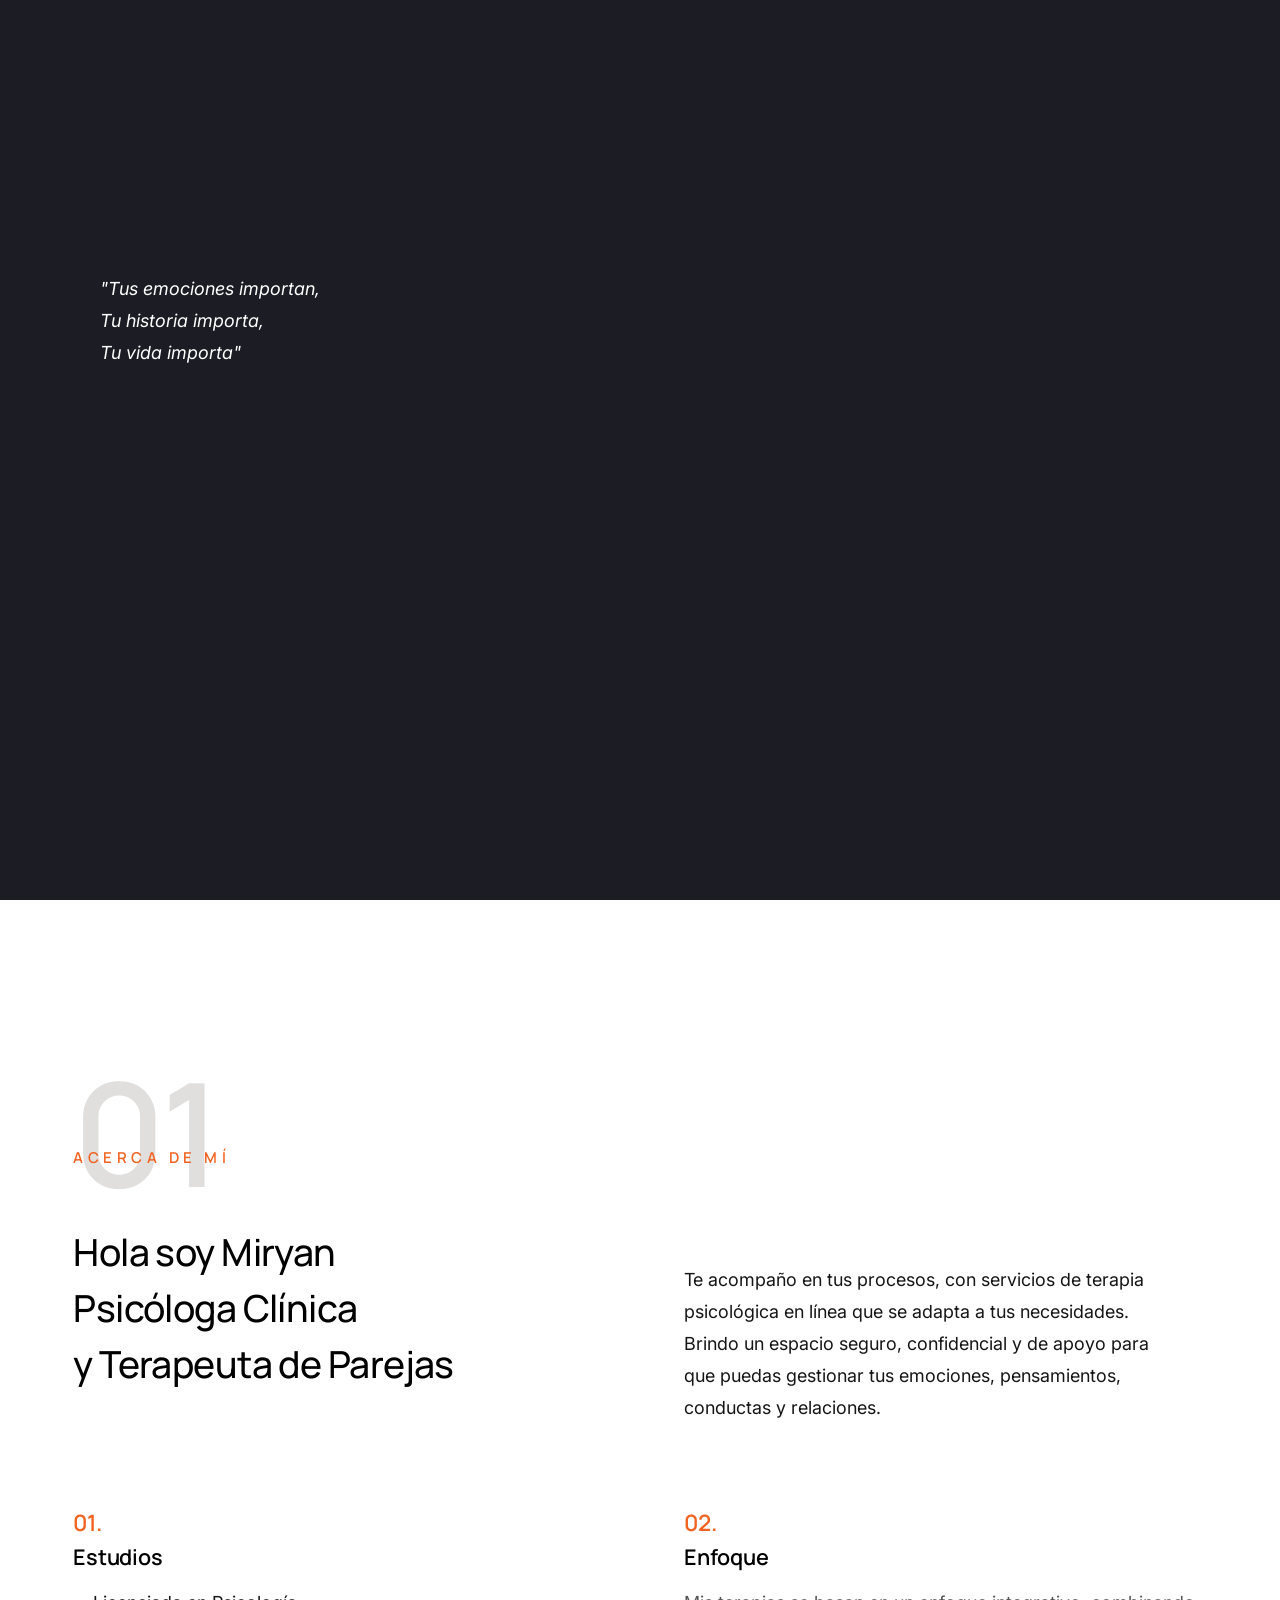
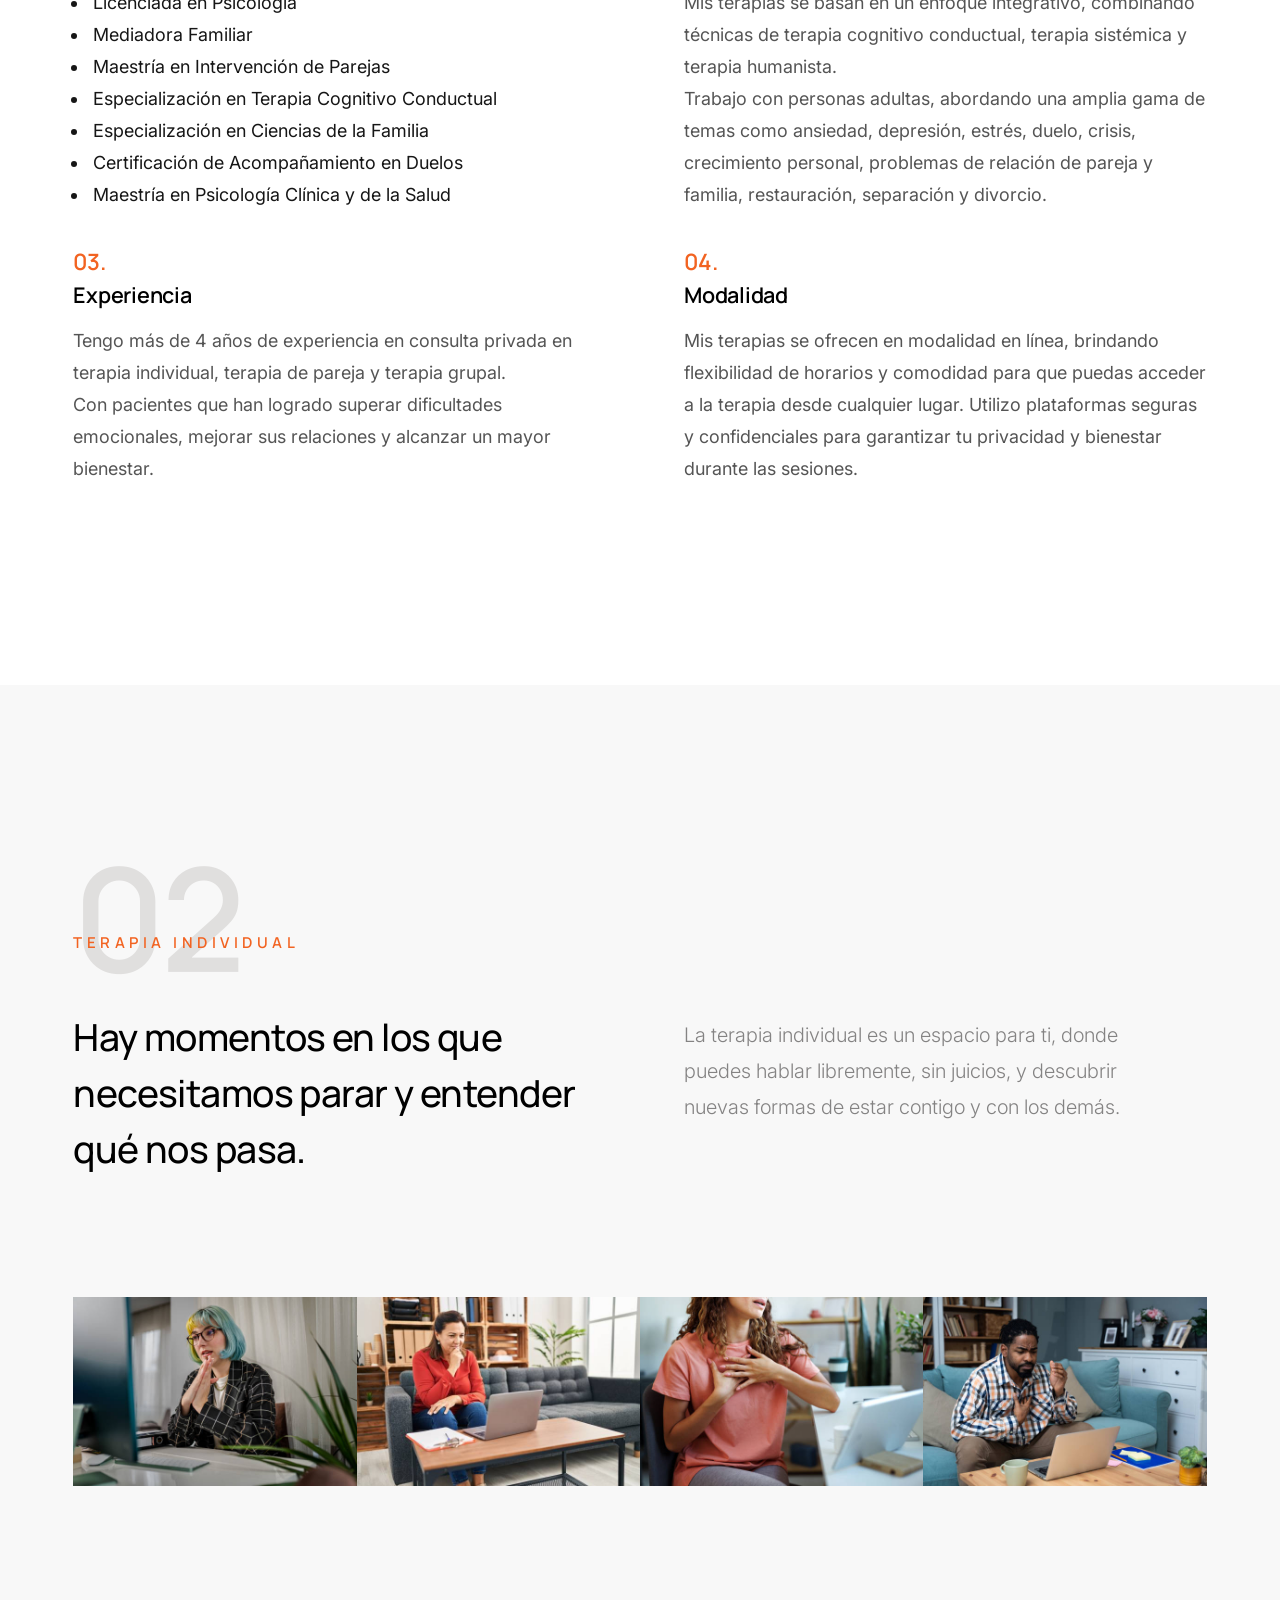
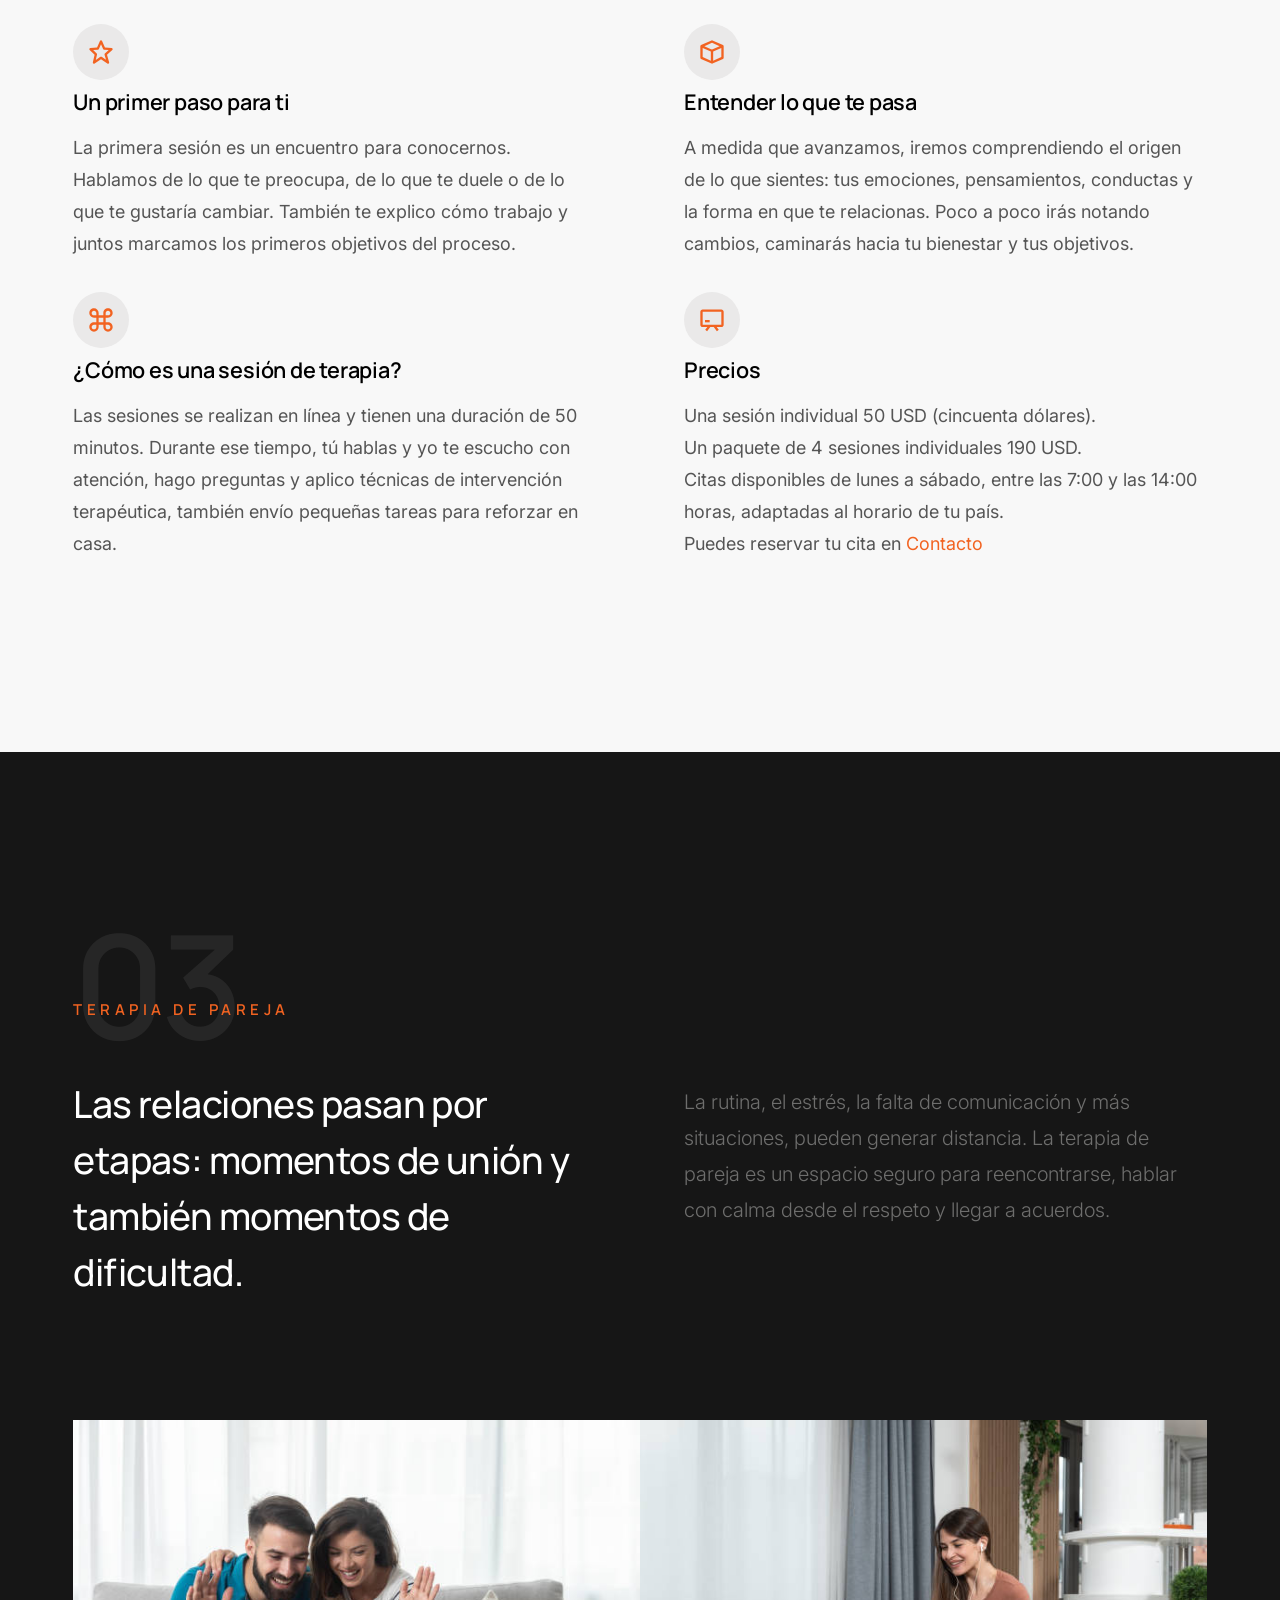
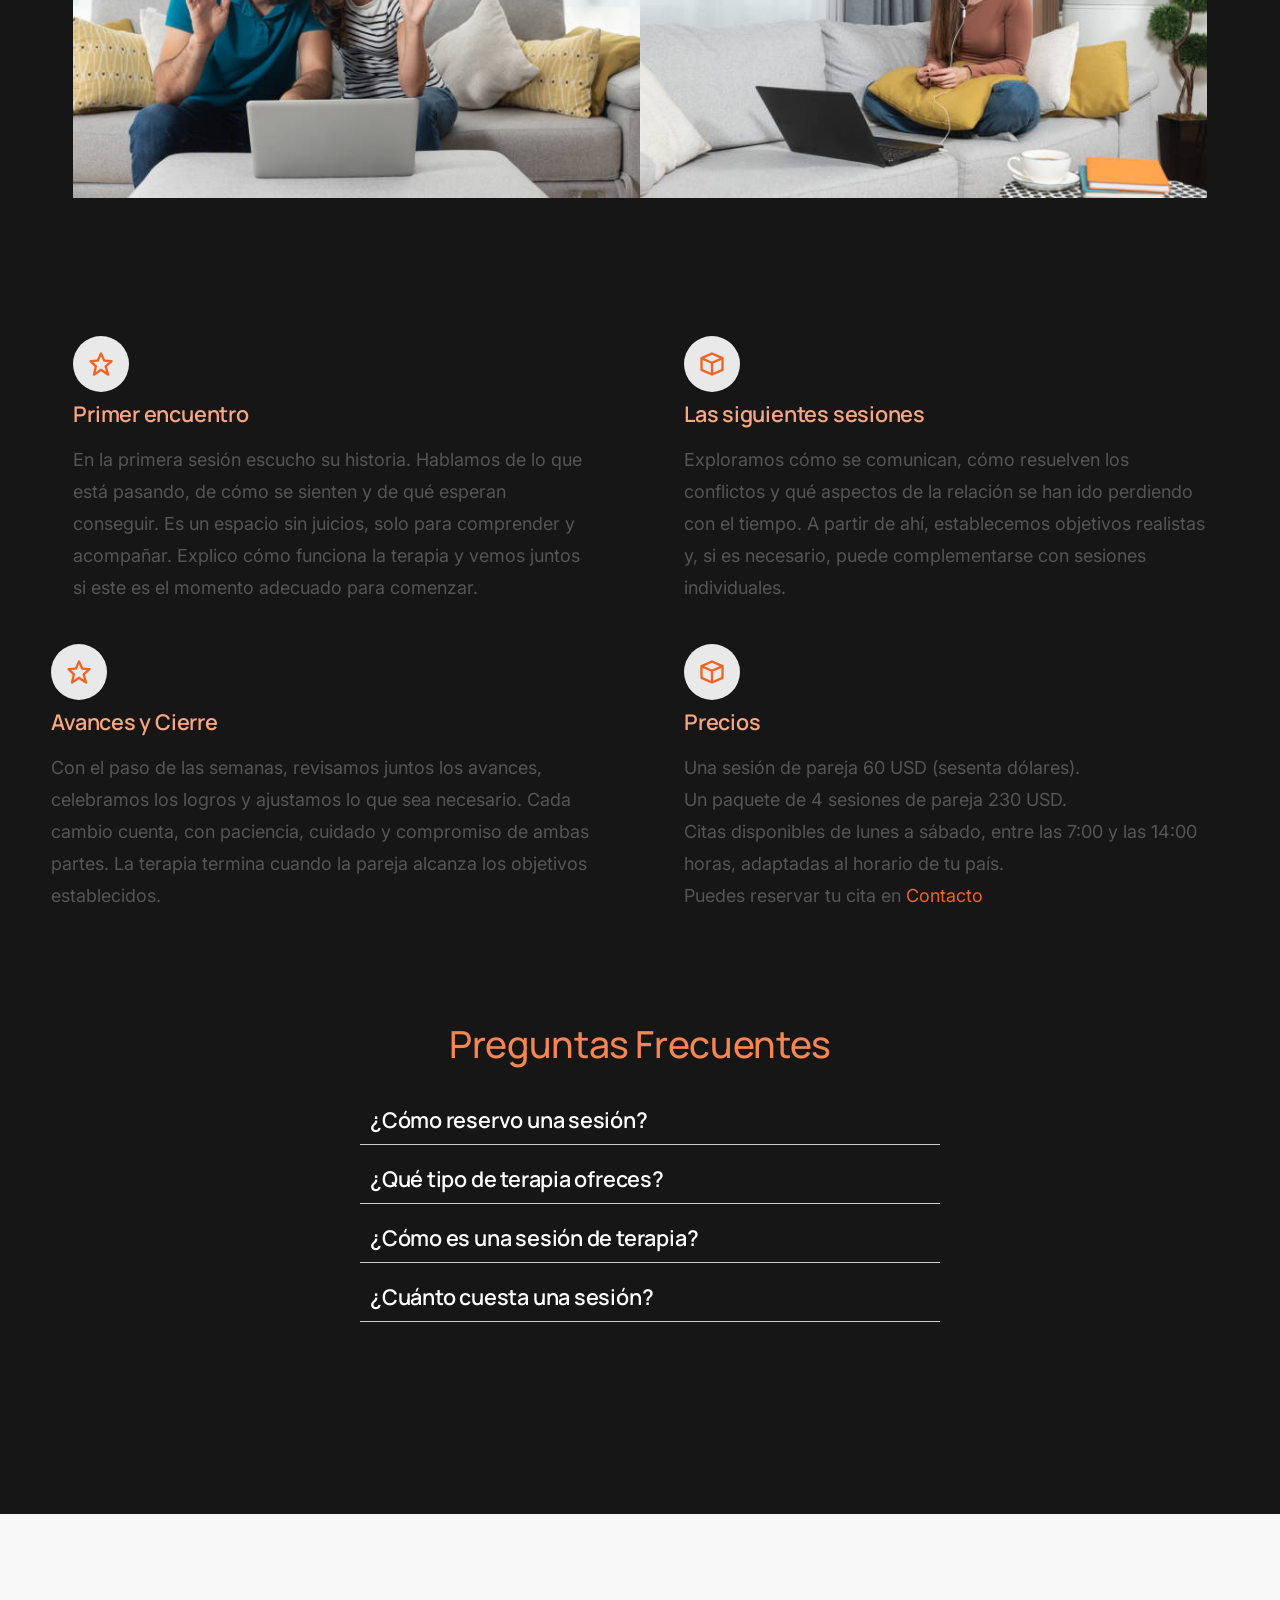
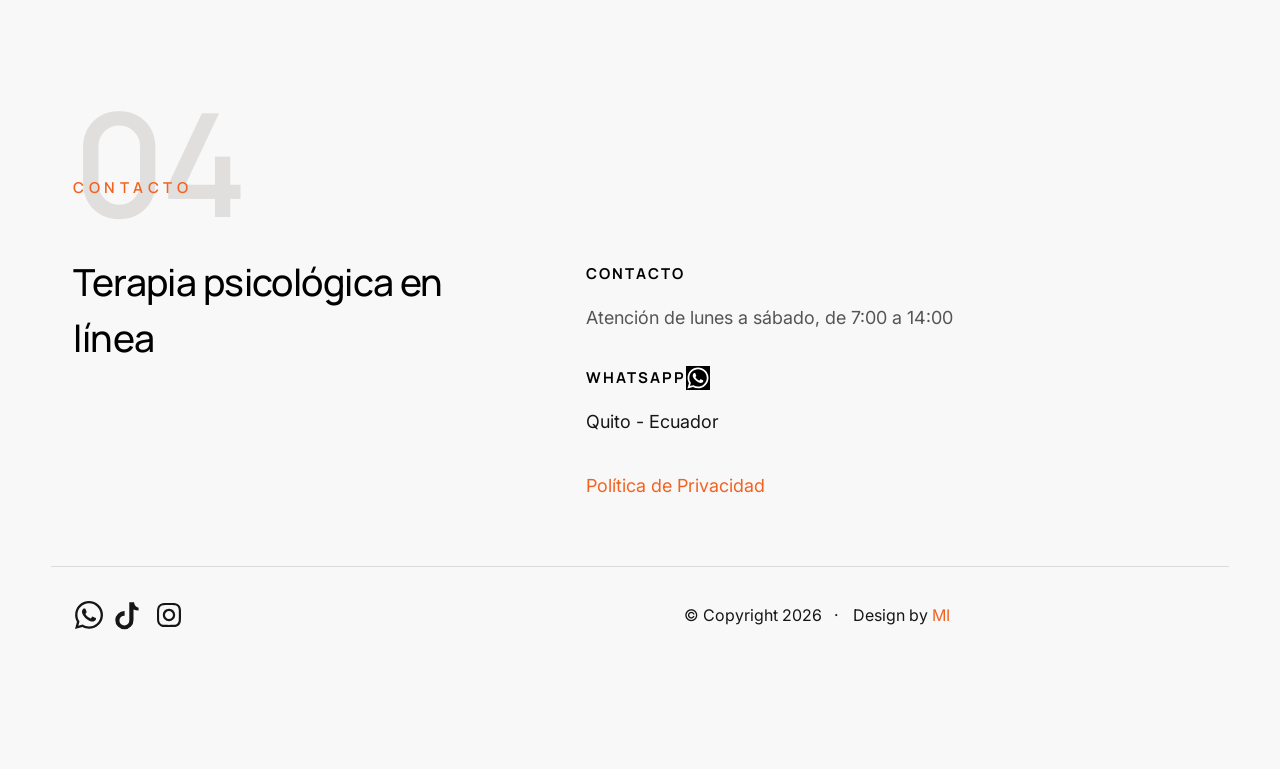
==== commit ee8e6668: "Politicas de privacidad html" ====
--- a/index.html
+++ b/index.html
@@ -2,16 +2,47 @@
 <html lang="es" class="no-js">
 
 <head>
-
+    <!-- Google Tag Manager -->
+    <script>(function (w, d, s, l, i) {
+            w[l] = w[l] || []; w[l].push({
+                'gtm.start':
+                    new Date().getTime(), event: 'gtm.js'
+            }); var f = d.getElementsByTagName(s)[0],
+                j = d.createElement(s), dl = l != 'dataLayer' ? '&l=' + l : ''; j.async = true; j.src =
+                    'https://www.googletagmanager.com/gtm.js?id=' + i + dl; f.parentNode.insertBefore(j, f);
+        })(window, document, 'script', 'dataLayer', 'GTM-MW8J6G9B');</script>
+    <!-- End Google Tag Manager -->
+    <!-- Google tag (gtag.js) -->
+    <script async src="https://www.googletagmanager.com/gtag/js?id=G-KXPY6DC187"></script>
+    <script>
+        window.dataLayer = window.dataLayer || [];
+        function gtag() { dataLayer.push(arguments); }
+        gtag('js', new Date());
+
+        gtag('config', 'G-KXPY6DC187');
+    </script>
     <!--- basic page needs
     ================================================== -->
     <meta charset="utf-8">
     <meta name="viewport" content="width=device-width, initial-scale=1">
     <meta name="Author" content="Miryan Pacheco">
+    <meta property="image" content="https://miryanpachecoinf.github.io/images/intro-bg.jpg">
     <meta name="description"
         content="Psicóloga Clínica y Terapeuta de Parejas con servicios de terapias en línea, terapia individual, terapia de parejas, supervisión clínica, talleres, charlas y recursos para el bienestar emocional, citas en línea, terapia a distancia, psicoterapia en línea, terapia virtual, psicología en línea, terapia de pareja en línea, terapia individual en línea, 
         terapia de grupo en línea, terapia familiar en línea, terapia de resolución de conflictos en línea, terapia de crecimiento personal en línea, terapia de bienestar emocional en línea, terapia de salud mental en línea">
-    <title>Psic Miryan Pacheco</title>
+    <title>Psicóloga Miryan Pacheco</title>
+
+    <meta name="viewport" content="width=device-width, initial-scale=1.0">
+    <meta charset="UTF-8">
+
+    <meta property="og:type" content="website">
+    <meta property="og:title" content="Psic Miryan Pacheco - Terapias en línea">
+    <meta property="og:description"
+        content="Te acompaño en tus procesos, con servicios de terapia psicológica en línea que se adapta a tus necesidades.">
+    <meta property="og:image" content="https://miryanpachecoinf.github.io/images/intro-bg.jpg">
+    <meta property="og:url" content="https://miryanpachecoinf.github.io/">
+    <link rel="canonical" href="https://miryanpachecoinf.github.io/">
+    <meta name="robots" content="index,follow">
 
     <script>
         document.documentElement.classList.remove('no-js');
@@ -20,8 +51,8 @@
 
     <!-- CSS
     ================================================== -->
-    <link rel="stylesheet" href="css/vendor.css">
-    <link rel="stylesheet" href="css/styles.css">
+    <link rel="stylesheet" href="./css/vendor.css">
+    <link rel="stylesheet" href="./css/styles.css">
 
     <!-- favicons
     ================================================== -->
@@ -34,7 +65,10 @@
 
 
 <body id="top">
-
+    <!-- Google Tag Manager (noscript) -->
+    <noscript><iframe src="https://www.googletagmanager.com/ns.html?id=GTM-MW8J6G9B" height="0" width="0"
+            style="display:none;visibility:hidden"></iframe></noscript>
+    <!-- End Google Tag Manager (noscript) -->
 
     <!-- preloader
     ================================================== -->
@@ -57,7 +91,7 @@
                 <div class="s-header__block">
                     <div class="s-header__logo">
                         <a class="logo" href="index.html">
-                            <img src="images/logo.svg" alt="Inicio">
+                            <img src="./images/logo.svg" alt="Inicio">
                         </a>
                     </div>
 
@@ -103,7 +137,7 @@
                             <a href="https://www.instagram.com/miryan_pacheco" target="_blank"
                                 rel="noopener noreferrer">
                                 <svg xmlns="http://www.w3.org/2000/svg" width="24" height="24" viewBox="0 0 24 24"
-                                    style="fill:rgba(0, 0, 0, 0);transform: ;msFilter:;">
+                                    style="fill:rgba(0, 0, 0, 0);">
                                     <path
                                         d="M11.999,7.377c-2.554,0-4.623,2.07-4.623,4.623c0,2.554,2.069,4.624,4.623,4.624c2.552,0,4.623-2.07,4.623-4.624 C16.622,9.447,14.551,7.377,11.999,7.377L11.999,7.377z M11.999,15.004c-1.659,0-3.004-1.345-3.004-3.003 c0-1.659,1.345-3.003,3.004-3.003s3.002,1.344,3.002,3.003C15.001,13.659,13.658,15.004,11.999,15.004L11.999,15.004z">
                                     </path>
@@ -151,9 +185,9 @@
                         <div class="s-intro__content-buttons">
                             <a href="#preguntas" class="btn btn--stroke s-intro__content-btn smoothscroll">Preguntas
                                 Frecuentes</a>
-                            <a href="images/MP2.mp4" class="s-intro__content-video-btn">
+                            <a href="./images/MP2.mp4" class="s-intro__content-video-btn">
                                 <svg xmlns="http://www.w3.org/2000/svg" width="24" height="24" viewBox="0 0 24 24"
-                                    style="fill: rgba(0, 0, 0, 1);transform: ;msFilter:;">
+                                    style="fill: rgba(0, 0, 0, 1);">
                                     <path d="M7 6v12l10-6z"></path>
                                 </svg>
                             </a>
@@ -186,9 +220,9 @@
                     <div class="column lg-6 stack-on-1100 section-header__secondary">
                         <br class="desc">
                         Te acompaño en tus procesos, con servicios de terapia psicológica en
-                        línea que se adapta a tus necesidades. 
+                        línea que se adapta a tus necesidades.
                         Brindo un espacio seguro, confidencial y de apoyo para que puedas gestionar tus emociones,
-                        pensamientos, conductas y relaciones. 
+                        pensamientos, conductas y relaciones.
                         </p>
                     </div>
                 </div> <!-- end section-header -->
@@ -265,7 +299,7 @@
             <!-- services
             ----------------------------------------------- -->
             <section id="services" class="s-services">
-                
+
 
                 <div id="individual" class="row section-header" data-num="02">
                     <h3 class="column lg-12 section-header__pretitle text-pretitle">Terapia Individual</h3>
@@ -284,16 +318,16 @@
                 </div> <!-- end section-header -->
 
                 <!--imágenes-->
-                <div id="bricks" class="row bricks" >
+                <div id="bricks" class="row bricks">
                     <div class="column lg-12 masonry">
-                        <div class="bricks-wrapper" >
+                        <div class="bricks-wrapper">
 
                             <div class="grid-sizer"></div>
 
                             <article class="brick entry">
                                 <a href="#services">
                                     <div class="entry__thumb">
-                                        <img src="images/terapia9.jpg" alt="Imagen de terapia individual en línea">
+                                        <img src="./images/terapia9.jpg" alt="Imagen de terapia individual en línea">
                                     </div>
                                     <div class="entry__info">
                                         <div class="entry__cat">Individual</div>
@@ -305,7 +339,7 @@
                             <article class="brick entry">
                                 <a href="#services">
                                     <div class="entry__thumb">
-                                        <img src="images/terapia5.jpg" alt="Imagen de terapia individual en línea">
+                                        <img src="./images/terapia5.jpg" alt="Imagen de terapia individual en línea">
                                     </div>
                                     <div class="entry__info">
                                         <div class="entry__cat">Individual</div>
@@ -317,7 +351,7 @@
                             <article class="brick entry">
                                 <a href="#services">
                                     <div class="entry__thumb">
-                                        <img src="images/terapia2.jpg" alt="Imagen de terapia individual en línea">
+                                        <img src="./images/terapia2.jpg" alt="Imagen de terapia individual en línea">
                                     </div>
                                     <div class="entry__info">
                                         <div class="entry__cat">Individual</div>
@@ -329,7 +363,7 @@
                             <article class="brick entry">
                                 <a href="#services">
                                     <div class="entry__thumb">
-                                        <img src="images/terapia7.jpg" alt="Imagen de terapia individual en línea">
+                                        <img src="./images/terapia7.jpg" alt="Imagen de terapia individual en línea">
                                     </div>
                                     <div class="entry__info">
                                         <div class="entry__cat">Individual</div>
@@ -349,7 +383,7 @@
                         <div class="list-block__title">
                             <div class="list-block__icon">
                                 <svg xmlns="http://www.w3.org/2000/svg" width="24" height="24" viewBox="0 0 24 24"
-                                    style="fill: rgba(0, 0, 0, 1);transform: ;msFilter:;">
+                                    style="fill: rgba(0, 0, 0, 1);">
                                     <path
                                         d="m6.516 14.323-1.49 6.452a.998.998 0 0 0 1.529 1.057L12 18.202l5.445 3.63a1.001 1.001 0 0 0 1.517-1.106l-1.829-6.4 4.536-4.082a1 1 0 0 0-.59-1.74l-5.701-.454-2.467-5.461a.998.998 0 0 0-1.822 0L8.622 8.05l-5.701.453a1 1 0 0 0-.619 1.713l4.214 4.107zm2.853-4.326a.998.998 0 0 0 .832-.586L12 5.43l1.799 3.981a.998.998 0 0 0 .832.586l3.972.315-3.271 2.944c-.284.256-.397.65-.293 1.018l1.253 4.385-3.736-2.491a.995.995 0 0 0-1.109 0l-3.904 2.603 1.05-4.546a1 1 0 0 0-.276-.94l-3.038-2.962 4.09-.326z">
                                     </path>
@@ -371,7 +405,7 @@
                         <div class="list-block__title">
                             <div class="list-block__icon">
                                 <svg xmlns="http://www.w3.org/2000/svg" width="24" height="24" viewBox="0 0 24 24"
-                                    style="fill: rgba(0, 0, 0, 1);transform: ;msFilter:;">
+                                    style="fill: rgba(0, 0, 0, 1);">
                                     <path
                                         d="m21.406 6.086-9-4a1.001 1.001 0 0 0-.813 0l-9 4c-.02.009-.034.024-.054.035-.028.014-.058.023-.084.04-.022.015-.039.034-.06.05a.87.87 0 0 0-.19.194c-.02.028-.041.053-.059.081a1.119 1.119 0 0 0-.076.165c-.009.027-.023.052-.031.079A1.013 1.013 0 0 0 2 7v10c0 .396.232.753.594.914l9 4c.13.058.268.086.406.086a.997.997 0 0 0 .402-.096l.004.01 9-4A.999.999 0 0 0 22 17V7a.999.999 0 0 0-.594-.914zM12 4.095 18.538 7 12 9.905l-1.308-.581L5.463 7 12 4.095zM4 16.351V8.539l7 3.111v7.811l-7-3.11zm9 3.11V11.65l7-3.111v7.812l-7 3.11z">
                                     </path>
@@ -393,7 +427,7 @@
                         <div class="list-block__title">
                             <div class="list-block__icon">
                                 <svg xmlns="http://www.w3.org/2000/svg" width="24" height="24" viewBox="0 0 24 24"
-                                    style="fill: rgba(0, 0, 0, 1);transform: ;msFilter:;">
+                                    style="fill: rgba(0, 0, 0, 1);">
                                     <path
                                         d="M6 14c-2.206 0-4 1.794-4 4s1.794 4 4 4a4.003 4.003 0 0 0 3.998-3.98H10V16h4v2.039h.004A4.002 4.002 0 0 0 18 22c2.206 0 4-1.794 4-4s-1.794-4-4-4h-2v-4h2c2.206 0 4-1.794 4-4s-1.794-4-4-4-4 1.794-4 4v2h-4V5.98h-.002A4.003 4.003 0 0 0 6 2C3.794 2 2 3.794 2 6s1.794 4 4 4h2v4H6zm2 4c0 1.122-.879 2-2 2s-2-.878-2-2 .879-2 2-2h2v2zm10-2c1.121 0 2 .878 2 2s-.879 2-2 2-2-.878-2-2v-2h2zM16 6c0-1.122.879-2 2-2s2 .878 2 2-.879 2-2 2h-2V6zM6 8c-1.121 0-2-.878-2-2s.879-2 2-2 2 .878 2 2v2H6zm4 2h4v4h-4v-4z">
                                     </path>
@@ -416,7 +450,7 @@
                         <div class="list-block__title">
                             <div class="list-block__icon">
                                 <svg xmlns="http://www.w3.org/2000/svg" width="24" height="24" viewBox="0 0 24 24"
-                                    style="fill: rgba(0, 0, 0, 1);transform: ;msFilter:;">
+                                    style="fill: rgba(0, 0, 0, 1);">
                                     <path
                                         d="M20 3H4c-1.103 0-2 .897-2 2v11c0 1.103.897 2 2 2h4l-1.8 2.4 1.6 1.2 2.7-3.6h3l2.7 3.6 1.6-1.2L16 18h4c1.103 0 2-.897 2-2V5c0-1.103-.897-2-2-2zM4 16V5h16l.001 11H4z">
                                     </path>
@@ -443,8 +477,8 @@
 
             <!-- Parejas
             ----------------------------------------------- -->
-            <section id="folio" class="s-folio target-section" >
-                
+            <section id="folio" class="s-folio target-section">
+
 
                 <div class="row section-header light-on-dark" data-num="03">
                     <h3 class="column lg-12 section-header__pretitle text-pretitle">Terapia de Pareja</h3>
@@ -472,7 +506,7 @@
                             <article class="brick brick--double entry">
                                 <a href="#folio">
                                     <div class="entry__thumb">
-                                        <img src="images/terapia8.jpg" alt="Imagen de terapia de pareja en línea">
+                                        <img src="./images/terapia8.jpg" alt="Imagen de terapia de pareja en línea">
                                     </div>
                                     <div class="entry__info">
                                         <div class="entry__cat">Pareja</div>
@@ -484,7 +518,7 @@
                             <article class="brick brick--double entry">
                                 <a href="#folio">
                                     <div class="entry__thumb">
-                                        <img src="images/terapia3.jpg" alt="Imagen de terapia de pareja en línea">
+                                        <img src="./images/terapia3.jpg" alt="Imagen de terapia de pareja en línea">
                                     </div>
                                     <div class="entry__info">
                                         <div class="entry__cat">Pareja</div>
@@ -503,7 +537,7 @@
                         <div class="list-block__title">
                             <div class="list-block__icon">
                                 <svg xmlns="http://www.w3.org/2000/svg" width="24" height="24" viewBox="0 0 24 24"
-                                    style="fill: rgba(0, 0, 0, 1);transform: ;msFilter:;">
+                                    style="fill: rgba(0, 0, 0, 1);">
                                     <path
                                         d="m6.516 14.323-1.49 6.452a.998.998 0 0 0 1.529 1.057L12 18.202l5.445 3.63a1.001 1.001 0 0 0 1.517-1.106l-1.829-6.4 4.536-4.082a1 1 0 0 0-.59-1.74l-5.701-.454-2.467-5.461a.998.998 0 0 0-1.822 0L8.622 8.05l-5.701.453a1 1 0 0 0-.619 1.713l4.214 4.107zm2.853-4.326a.998.998 0 0 0 .832-.586L12 5.43l1.799 3.981a.998.998 0 0 0 .832.586l3.972.315-3.271 2.944c-.284.256-.397.65-.293 1.018l1.253 4.385-3.736-2.491a.995.995 0 0 0-1.109 0l-3.904 2.603 1.05-4.546a1 1 0 0 0-.276-.94l-3.038-2.962 4.09-.326z">
                                     </path>
@@ -525,7 +559,7 @@
                         <div class="list-block__title">
                             <div class="list-block__icon">
                                 <svg xmlns="http://www.w3.org/2000/svg" width="24" height="24" viewBox="0 0 24 24"
-                                    style="fill: rgba(0, 0, 0, 1);transform: ;msFilter:;">
+                                    style="fill: rgba(0, 0, 0, 1);">
                                     <path
                                         d="m21.406 6.086-9-4a1.001 1.001 0 0 0-.813 0l-9 4c-.02.009-.034.024-.054.035-.028.014-.058.023-.084.04-.022.015-.039.034-.06.05a.87.87 0 0 0-.19.194c-.02.028-.041.053-.059.081a1.119 1.119 0 0 0-.076.165c-.009.027-.023.052-.031.079A1.013 1.013 0 0 0 2 7v10c0 .396.232.753.594.914l9 4c.13.058.268.086.406.086a.997.997 0 0 0 .402-.096l.004.01 9-4A.999.999 0 0 0 22 17V7a.999.999 0 0 0-.594-.914zM12 4.095 18.538 7 12 9.905l-1.308-.581L5.463 7 12 4.095zM4 16.351V8.539l7 3.111v7.811l-7-3.11zm9 3.11V11.65l7-3.111v7.812l-7 3.11z">
                                     </path>
@@ -549,7 +583,7 @@
                             <div class="list-block__title">
                                 <div class="list-block__icon">
                                     <svg xmlns="http://www.w3.org/2000/svg" width="24" height="24" viewBox="0 0 24 24"
-                                        style="fill: rgba(0, 0, 0, 1);transform: ;msFilter:;">
+                                        style="fill: rgba(0, 0, 0, 1);">
                                         <path
                                             d="m6.516 14.323-1.49 6.452a.998.998 0 0 0 1.529 1.057L12 18.202l5.445 3.63a1.001 1.001 0 0 0 1.517-1.106l-1.829-6.4 4.536-4.082a1 1 0 0 0-.59-1.74l-5.701-.454-2.467-5.461a.998.998 0 0 0-1.822 0L8.622 8.05l-5.701.453a1 1 0 0 0-.619 1.713l4.214 4.107zm2.853-4.326a.998.998 0 0 0 .832-.586L12 5.43l1.799 3.981a.998.998 0 0 0 .832.586l3.972.315-3.271 2.944c-.284.256-.397.65-.293 1.018l1.253 4.385-3.736-2.491a.995.995 0 0 0-1.109 0l-3.904 2.603 1.05-4.546a1 1 0 0 0-.276-.94l-3.038-2.962 4.09-.326z">
                                         </path>
@@ -618,7 +652,7 @@
                                             <h5>¿Qué tipo de terapia ofreces?</h5>
                                         </summary>
                                         <p>Ofrezco terapia psicológica individual y de pareja, enfocada en tus
-                                            necesidades específicas, se recomienda una sesión cada semana 
+                                            necesidades específicas, se recomienda una sesión cada semana
                                             hasta alcanzar tus objetivos.</p>
                                     </details>
                                 </li>
@@ -704,10 +738,9 @@
                         <ul class="contact-list">
                             <li>Quito - Ecuador</li>
                         </ul>
+                        <a href="politica-privacidad.html">Política de Privacidad</a>
                     </div>
-
-
-
+                    
                 </div>
             </div> <!-- end section-header -->
 
@@ -744,7 +777,7 @@
                             <a href="https://www.instagram.com/miryan_pacheco" target="_blank"
                                 rel="noopener noreferrer">
                                 <svg xmlns="http://www.w3.org/2000/svg" width="24" height="24" viewBox="0 0 24 24"
-                                    style="fill:rgba(0, 0, 0, 0);transform: ;msFilter:;">
+                                    style="fill:rgba(0, 0, 0, 0);">
                                     <path
                                         d="M11.999,7.377c-2.554,0-4.623,2.07-4.623,4.623c0,2.554,2.069,4.624,4.623,4.624c2.552,0,4.623-2.07,4.623-4.624 C16.622,9.447,14.551,7.377,11.999,7.377L11.999,7.377z M11.999,15.004c-1.659,0-3.004-1.345-3.004-3.003 c0-1.659,1.345-3.003,3.004-3.003s3.002,1.344,3.002,3.003C15.001,13.659,13.658,15.004,11.999,15.004L11.999,15.004z">
                                     </path>
@@ -773,7 +806,7 @@
             <div class="ss-go-top">
                 <a class="smoothscroll" title="Back to Top" href="#top">
                     <svg xmlns="http://www.w3.org/2000/svg" width="24" height="24" viewBox="0 0 24 24"
-                        style="fill: rgba(0, 0, 0, 1);transform: ;msFilter:;">
+                        style="fill: rgba(0, 0, 0, 1);">
                         <path d="M6 4h12v2H6zm5 10v6h2v-6h5l-6-6-6 6z"></path>
                     </svg>
                 </a>
@@ -784,8 +817,9 @@
 
         <!-- Java Script
     ================================================== -->
-        <script src="js/plugins.js"></script>
-        <script src="js/main.js"></script>
+
+        <script src="./js/plugins.js"></script>
+        <script src="./js/main.js"></script>
 
 </body>
 
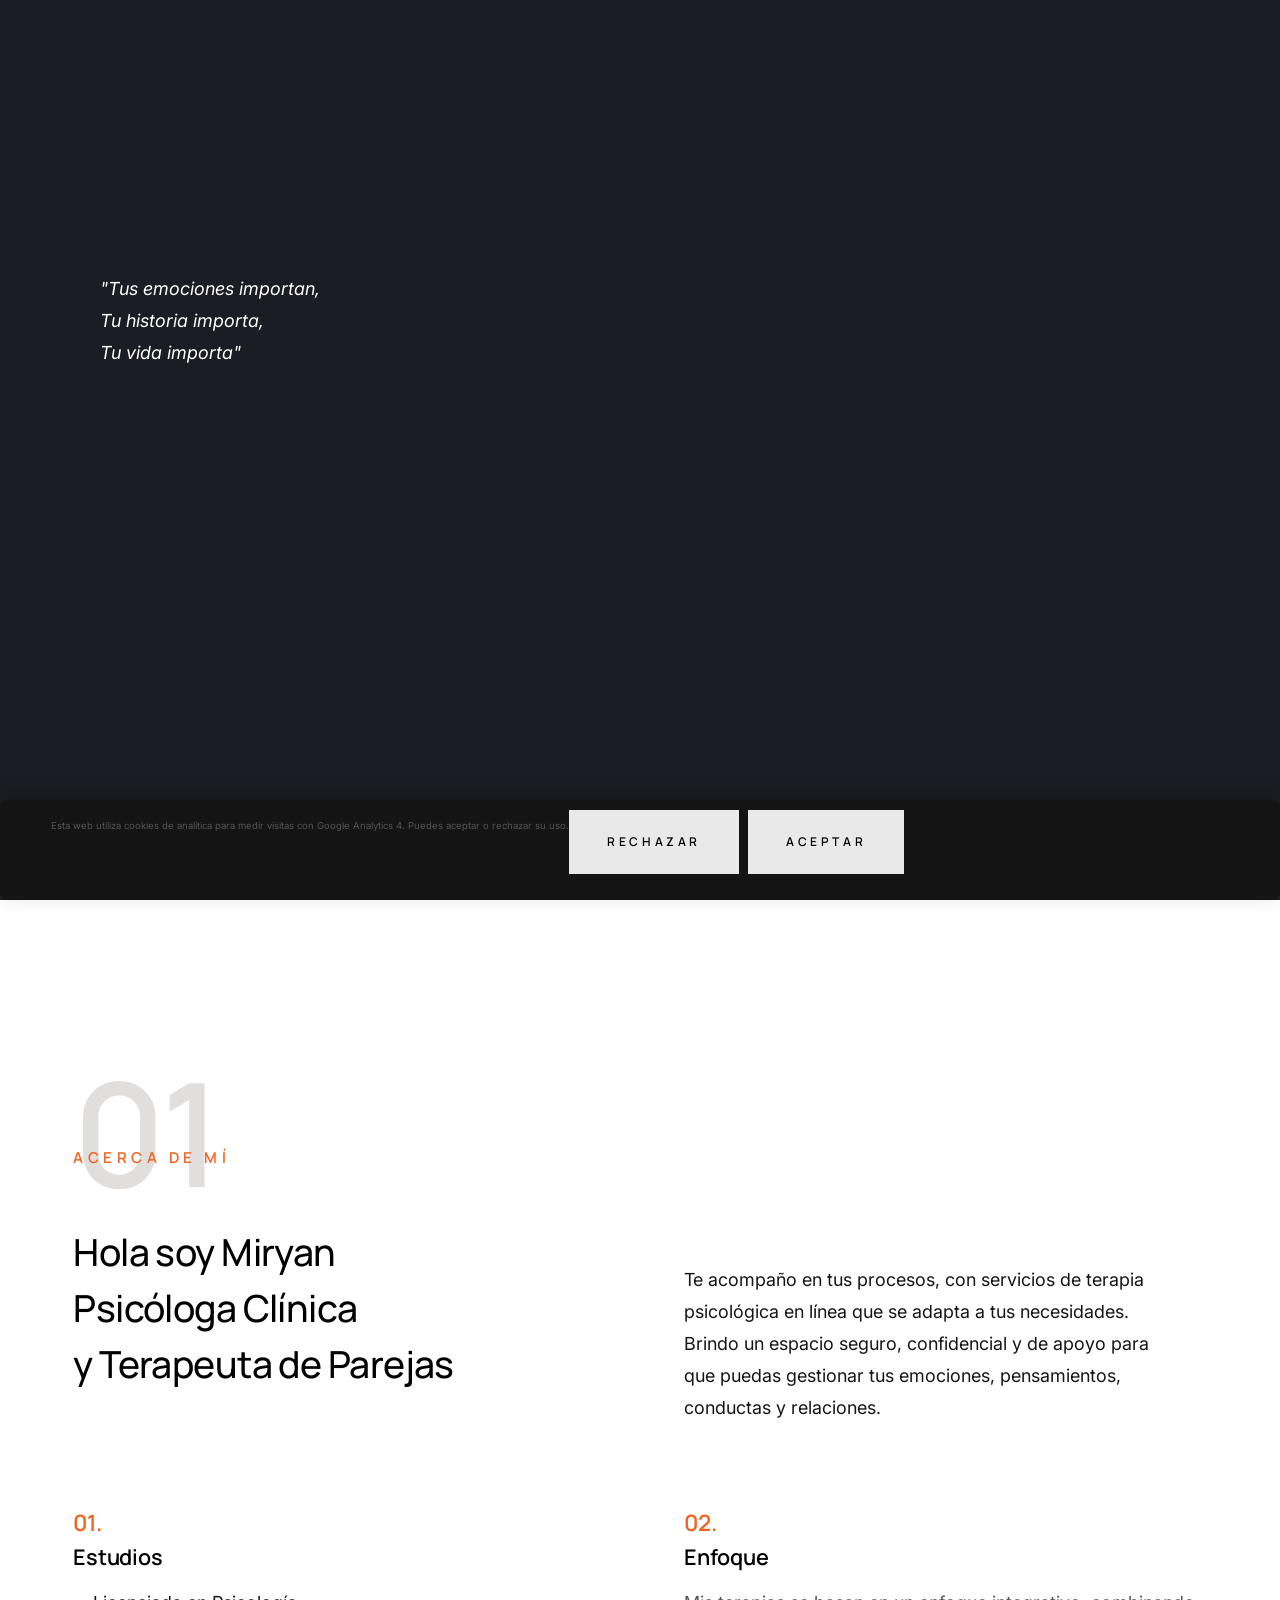
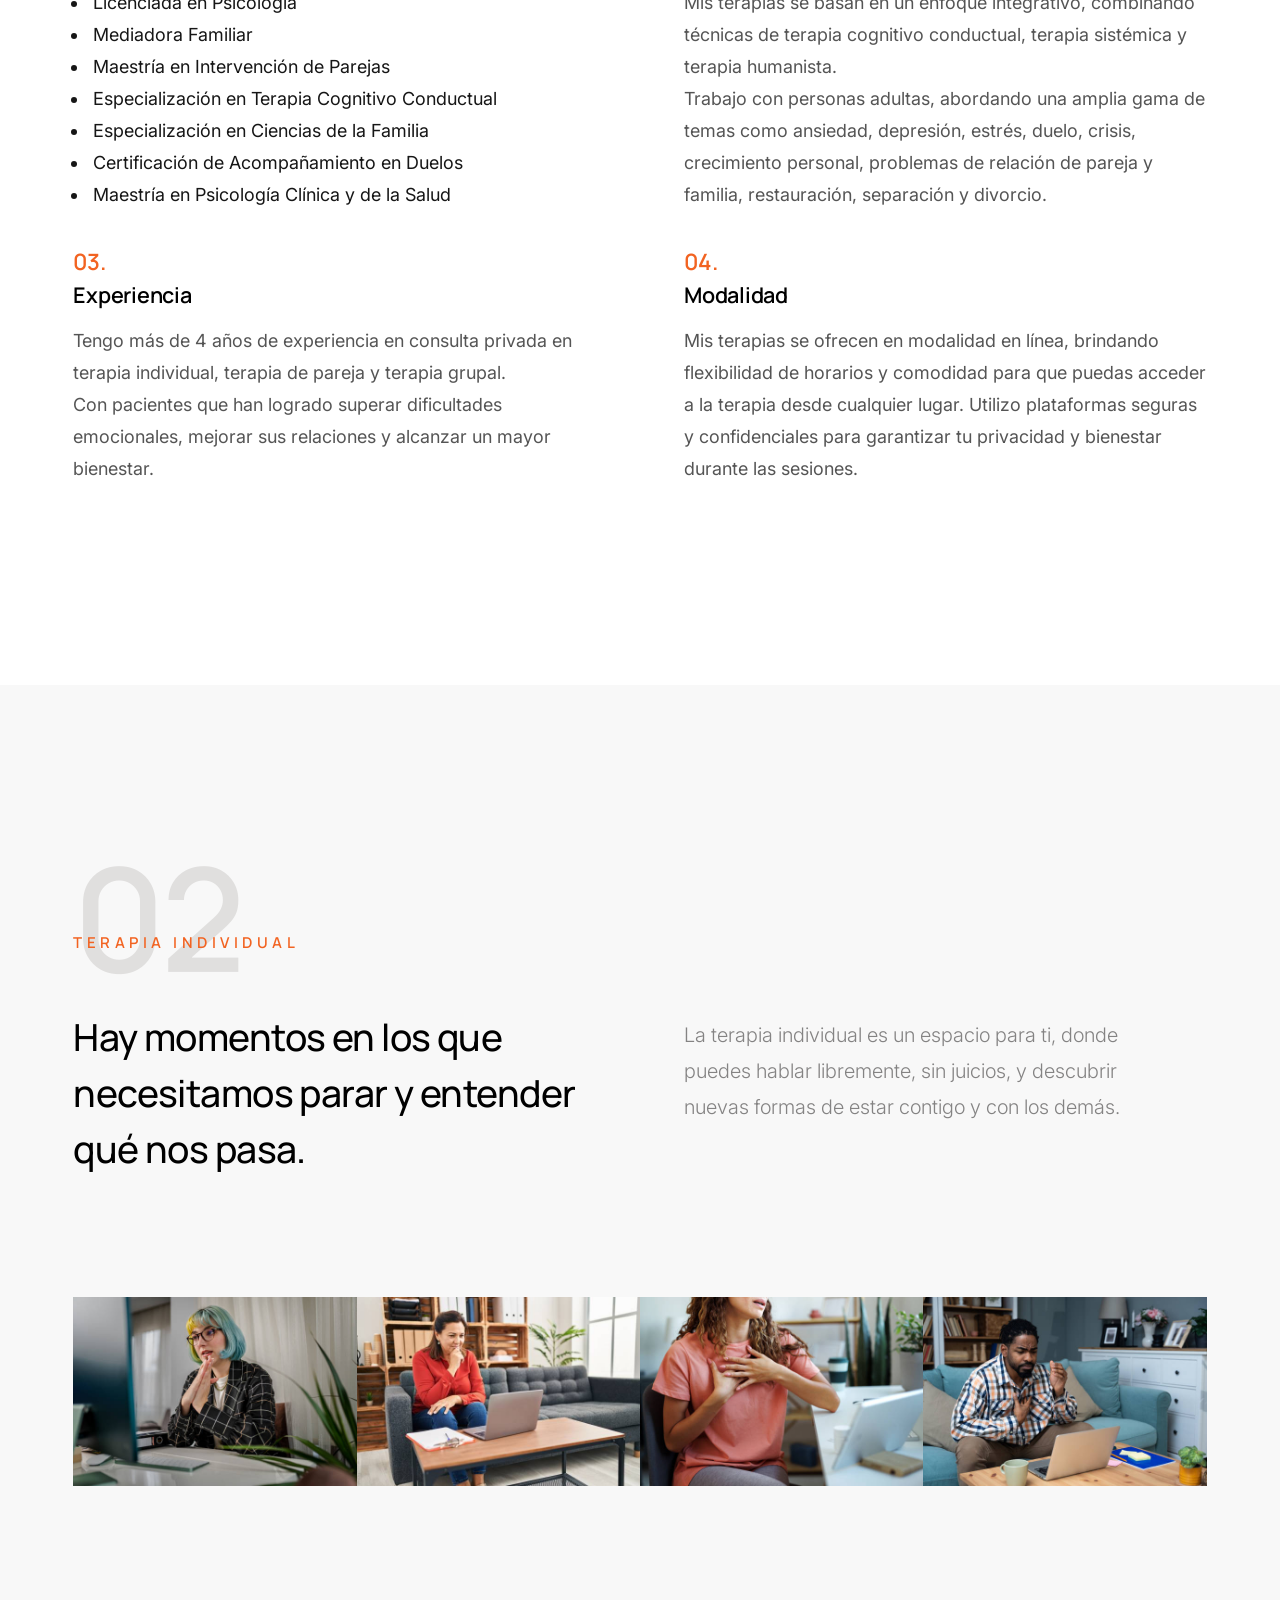
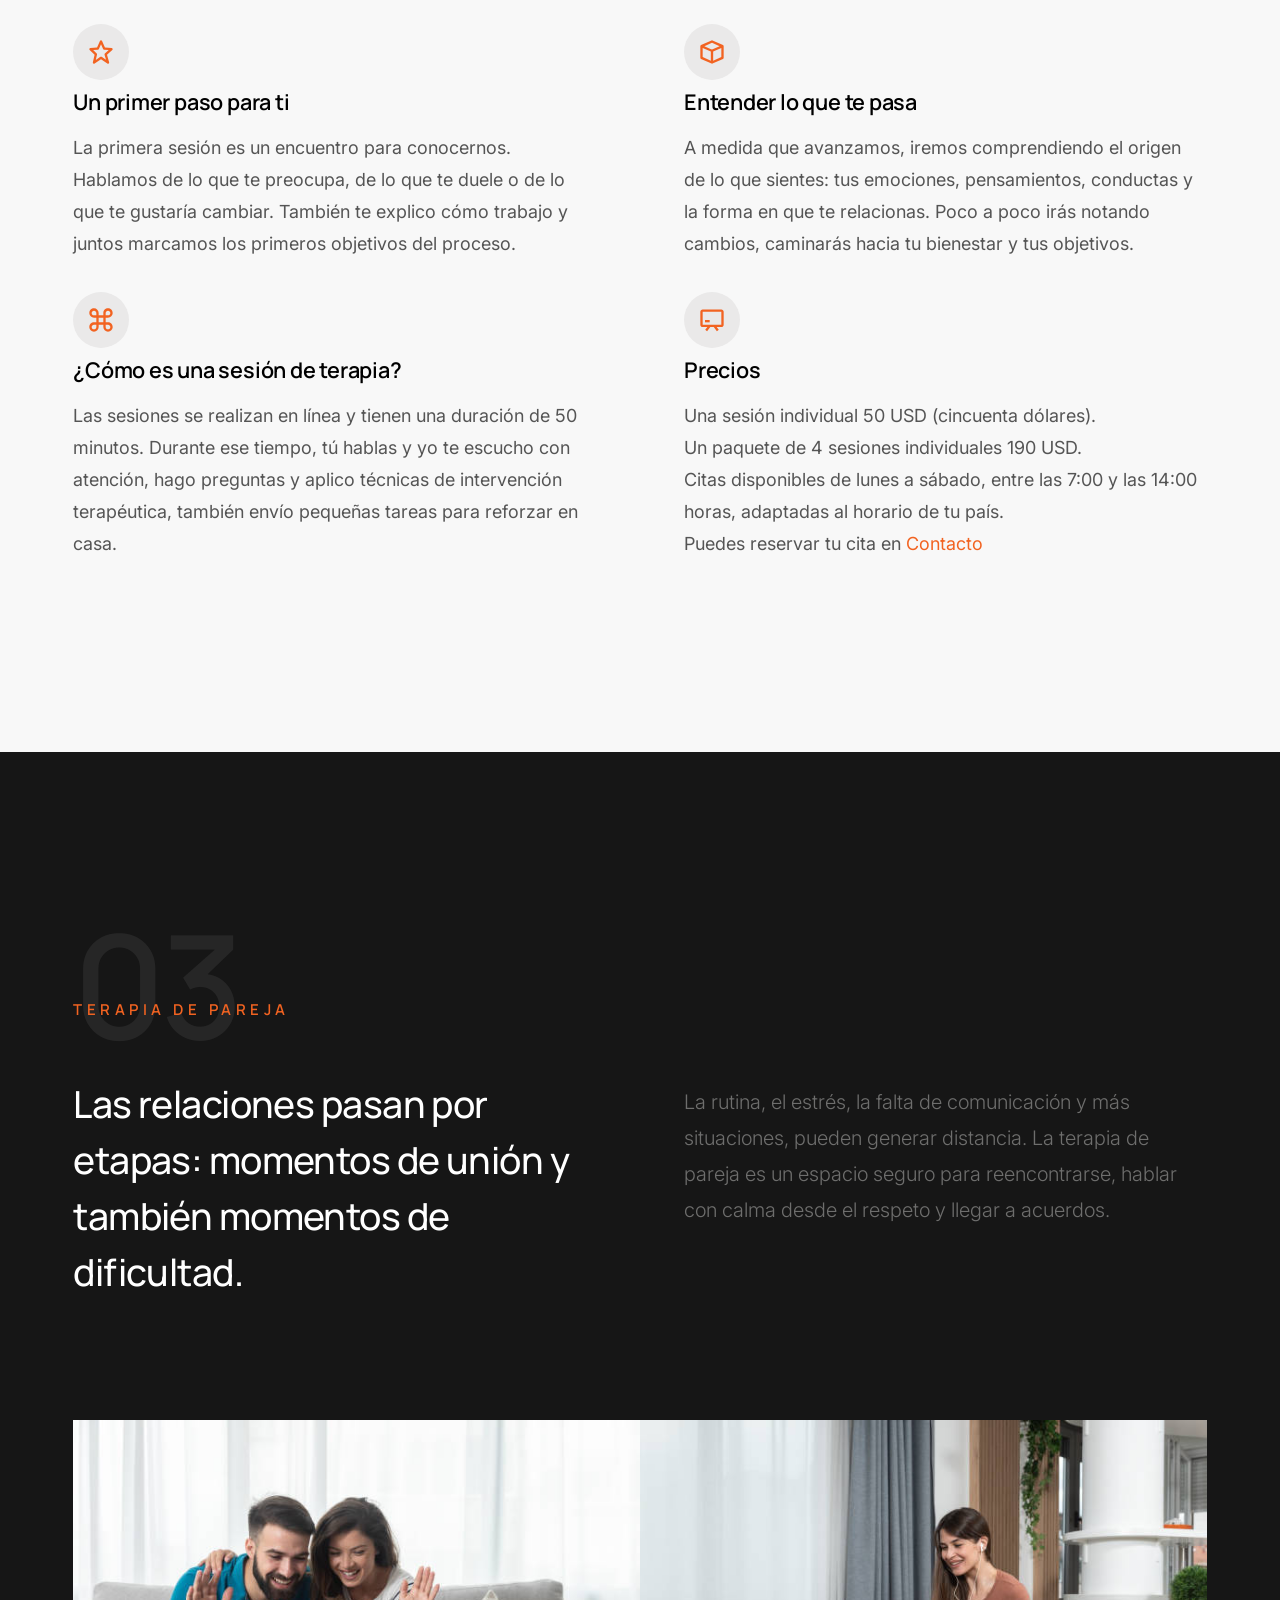
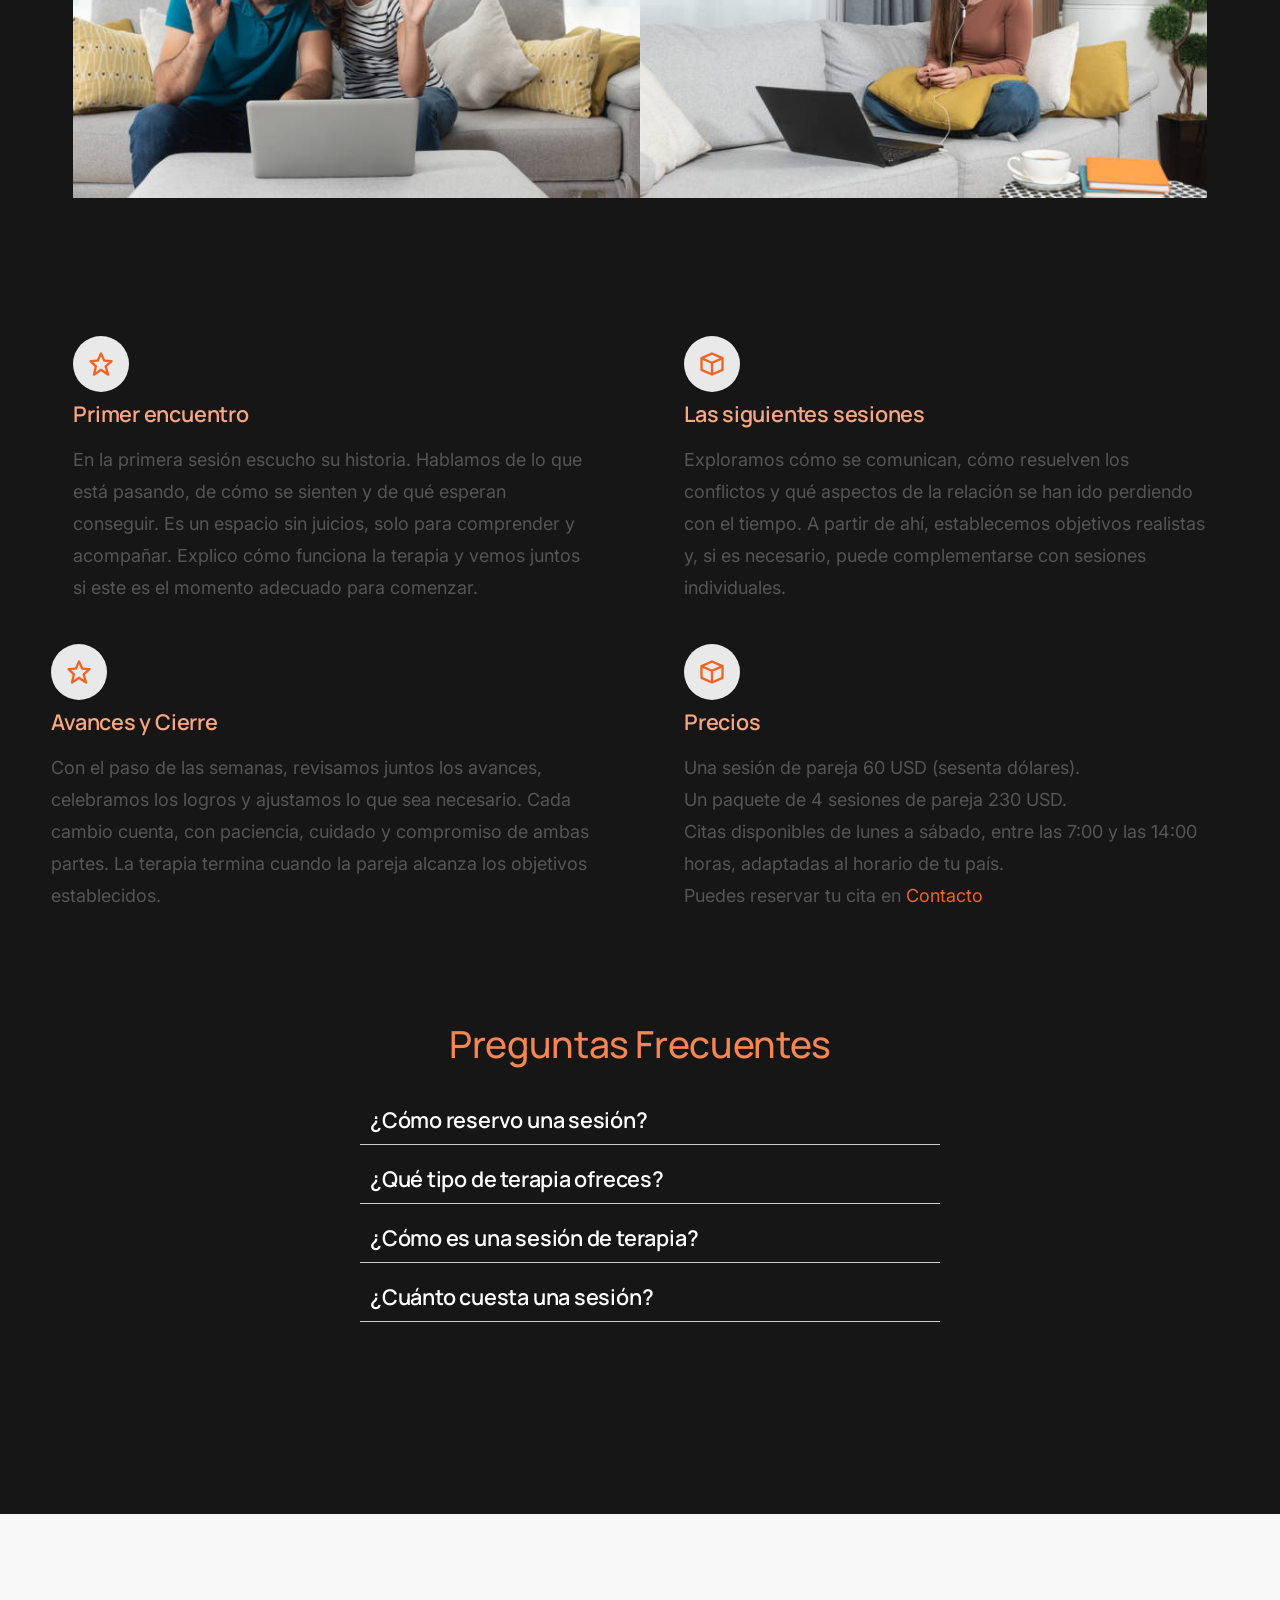
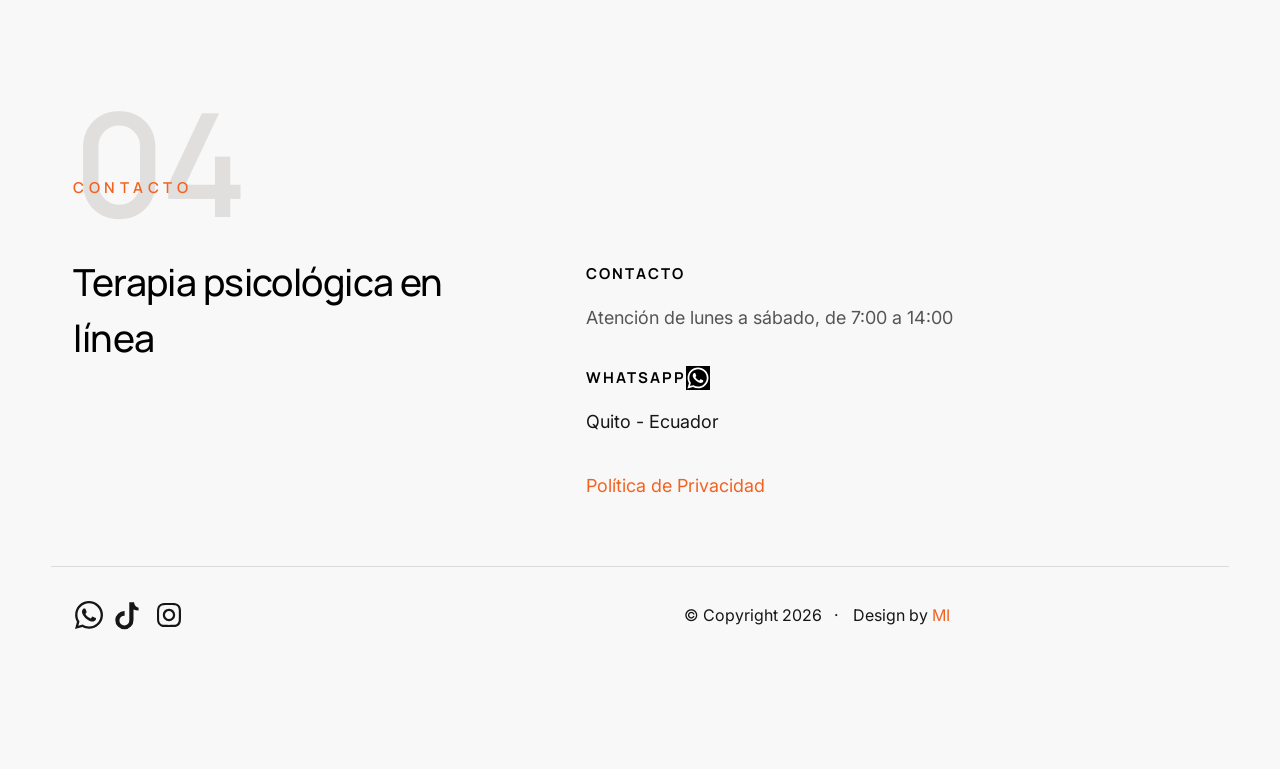
==== commit fa1996e2: "Cambios en políticas de privacidad" ====
--- a/index.html
+++ b/index.html
@@ -740,7 +740,7 @@
                         </ul>
                         <a href="politica-privacidad.html">Política de Privacidad</a>
                     </div>
-                    
+
                 </div>
             </div> <!-- end section-header -->
 
@@ -812,6 +812,29 @@
                 </a>
             </div> <!-- end ss-go-top -->
 
+            <!--Consentimiento de cookies-->
+            <div id="cookie-banner" class="cookie-banner" role="dialog" aria-live="polite"
+                aria-label="Consentimiento de cookies" hidden>
+                <div class="cookie-banner__content container">
+                    <div class="row align-items-center">
+                        <div class="col-lg-8">
+                            <p class="mb-0 ">
+                                Esta web utiliza cookies de analítica para medir visitas con Google Analytics 4.
+                                Puedes aceptar o rechazar su uso. 
+                            </p>
+                        </div>
+                        <div class="col-lg-4 text-lg-end">
+                            <button id="cookie-reject" class="me-0 p-0">
+                                Rechazar
+                            </button>
+                            <button id="cookie-accept" class="me-0 p-0" >
+                                Aceptar
+                            </button>
+                        </div>
+                    </div>
+                </div>
+            </div>
+            <script src="./js/consent-ga4.js"></script>
         </footer> <!-- end footer -->
 
 
--- a/css/styles.css
+++ b/css/styles.css
@@ -4788,4 +4788,87 @@
         height : var(--vspace-1_5);
         width  : var(--vspace-1_5);
     }
+}
+
+/** Políticas de Privacidad*/
+
+
+.cookie-banner {
+  background: linear-gradient(135deg, #0d6efd 0%, #0a58ca 100%);
+  padding: 1.5rem;
+  border-radius: 8px;
+  box-shadow: 0 4px 15px rgba(13, 110, 253, 0.3);
+  animation: slideUp 0.4s ease-out;
+}
+
+@keyframes slideUp {
+  from {
+    opacity: 0;
+    transform: translateY(20px);
+  }
+
+  to {
+    opacity: 1;
+    transform: translateY(0);
+  }
+}
+
+.cookie-banner button {
+  transition: all 0.3s ease;
+  font-weight: 600;
+}
+
+.cookie-banner button:hover {
+  transform: scale(1.05);
+}
+
+footer {
+  position: relative;
+  overflow: hidden;
+}
+
+footer::before {
+  content: '';
+  position: absolute;
+  top: 0;
+  left: -100%;
+  width: 100%;
+  height: 3px;
+  background: linear-gradient(90deg, transparent, #0d6efd, transparent);
+  animation: shine 3s infinite;
+}
+
+@keyframes shine {
+  0% {
+    left: -100%;
+  }
+
+  50% {
+    left: 100%;
+  }
+
+  100% {
+    left: 100%;
+  }
+}
+
+/*BANNER COOKIES*/
+.cookie-banner {
+  position: fixed;
+  left: 0;
+  right: 0;
+  bottom: 0;
+  z-index: 1080;
+  background: rgba(20, 20, 20, 0.96);
+  color: #fff;
+  box-shadow: 0 -6px 20px rgba(0, 0, 0, 0.2);
+  padding: 1rem 0;
+}
+
+.cookie-banner[hidden] {
+  display: none !important;
+}
+
+.cookie-banner__content p {
+  font-size: 0.95rem;
 }
